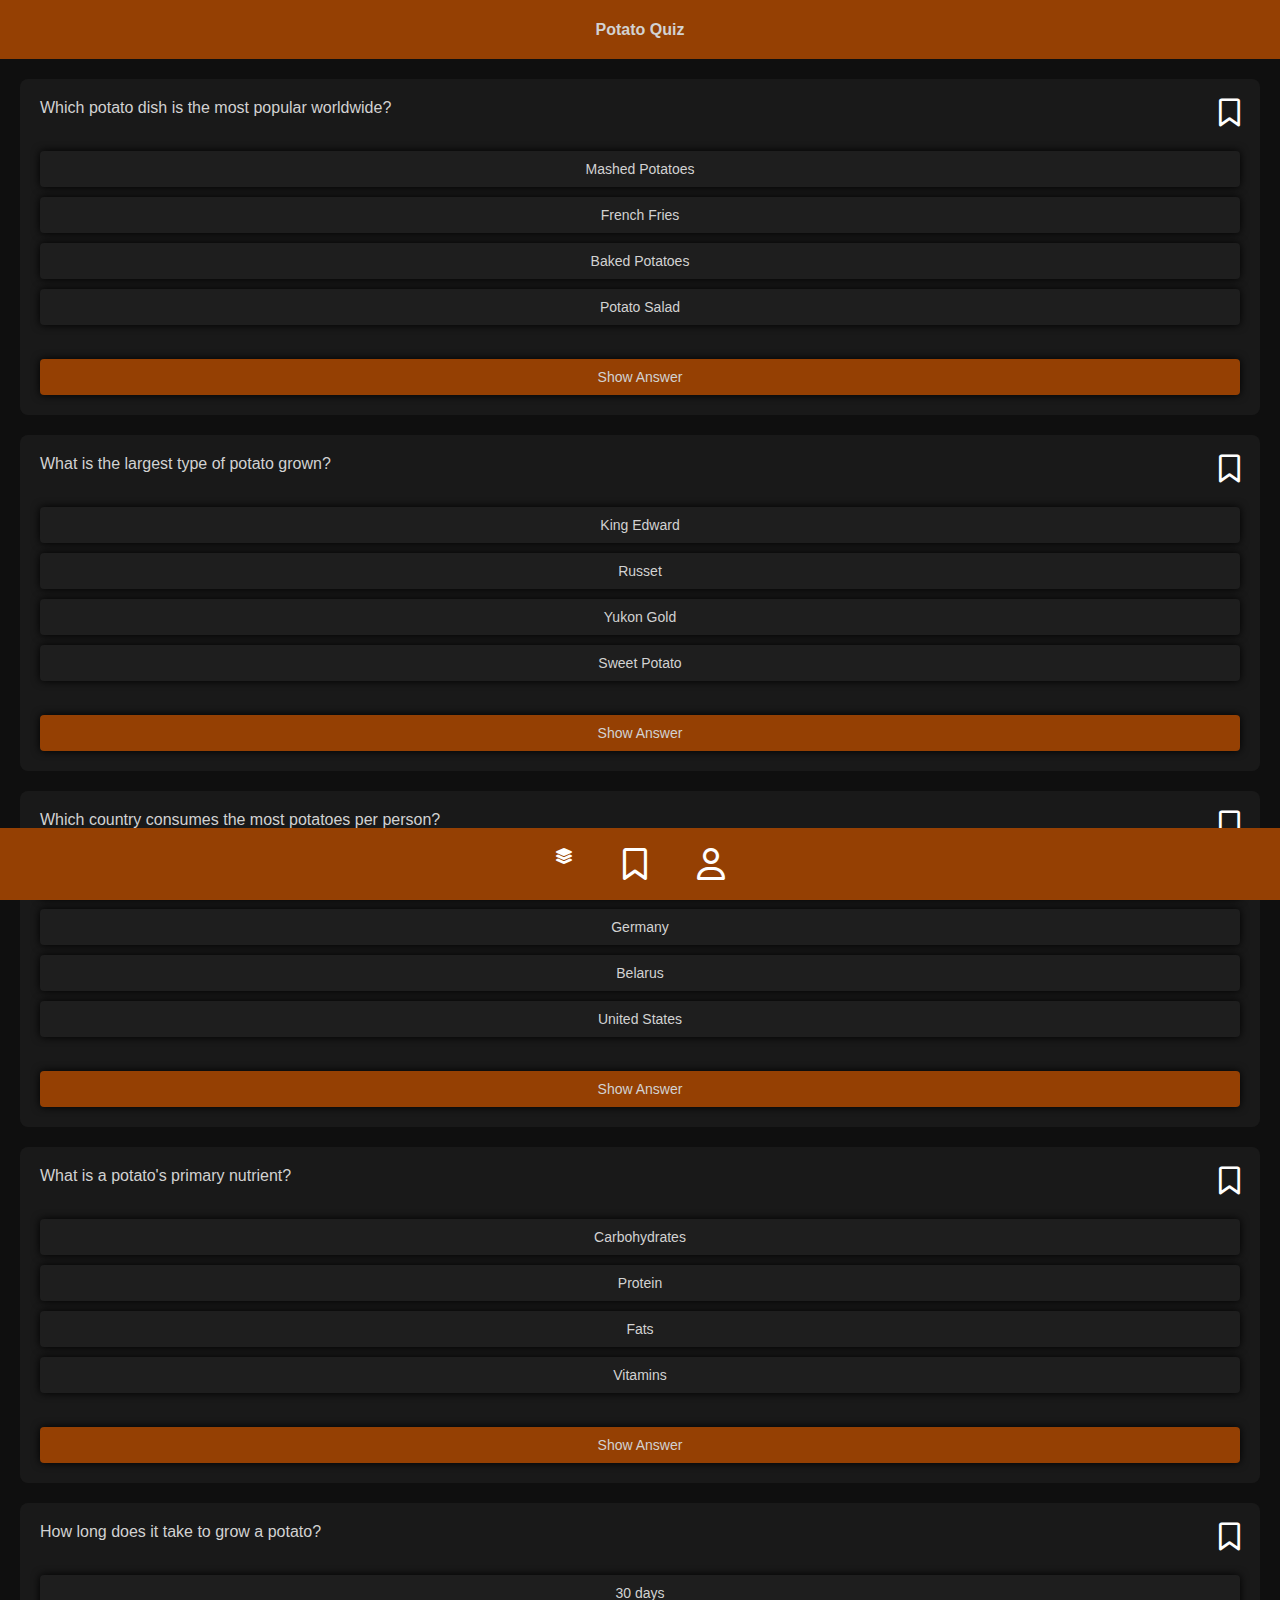
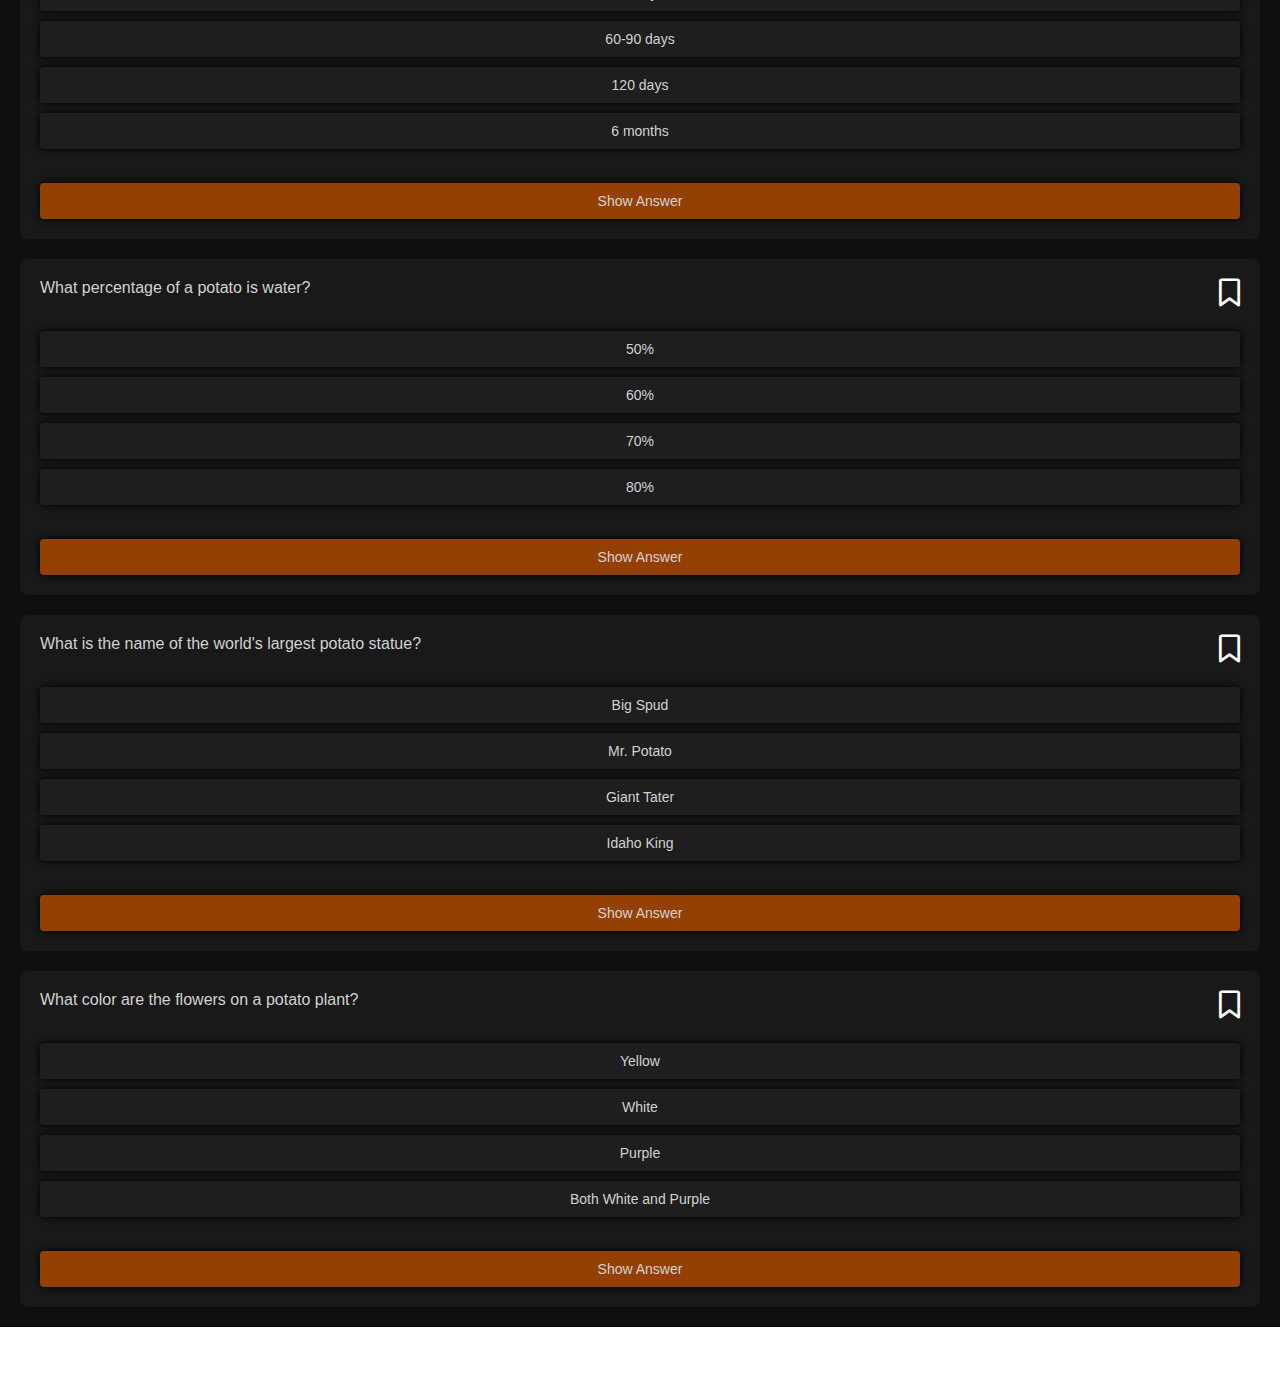
==== index.html @ 93143343 "Updated Footer" ====
<!DOCTYPE html>
<html lang="en">
<head>
    <meta charset="UTF-8">
    <meta name="viewport" content="width=device-width, initial-scale=1.0">
    <link href="https://cdnjs.cloudflare.com/ajax/libs/font-awesome/6.5.0/css/all.min.css" rel="stylesheet">
    <link rel="stylesheet" href="./css/styles.css">
    <title>Potato Quiz</title>
</head>
<body>
    <header>
        <h1>Potato Quiz</h1>
    </header>
    <main>
        <section class="card">
            <h2 class="card-title">Which potato dish is the most popular worldwide?</h2>
            <p class="card-bookmark-button">
                <i class="fa-regular fa-bookmark fa-2x" style="color: #ffffff;"></i>
            </p>
            <ul class="card-answers">
                <li class="answer">Mashed Potatoes</li>
                <li class="answer">French Fries</li>
                <li class="answer">Baked Potatoes</li>
                <li class="answer">Potato Salad</li>
            </ul>
            <p class="correct-answer">French Fries</p>
            <p class="card-answer-button">Show Answer</p>
        </section>
        
        <section class="card">
            <h2 class="card-title">What is the largest type of potato grown?</h2>
            <p class="card-bookmark-button">
                <i class="fa-regular fa-bookmark fa-2x" style="color: #ffffff;"></i>
            </p>
            <ul class="card-answers">
                <li class="answer">King Edward</li>
                <li class="answer">Russet</li>
                <li class="answer">Yukon Gold</li>
                <li class="answer">Sweet Potato</li>
            </ul>
            <p class="correct-answer">Russet</p>
            <p class="card-answer-button">Show Answer</p>
        </section>
        
        <section class="card">
            <h2 class="card-title">Which country consumes the most potatoes per person?</h2>
            <p class="card-bookmark-button">
                <i class="fa-regular fa-bookmark fa-2x" style="color: #ffffff;"></i>
            </p>
            <ul class="card-answers">
                <li class="answer">China</li>
                <li class="answer">Germany</li>
                <li class="answer">Belarus</li>
                <li class="answer">United States</li>
            </ul>
            <p class="correct-answer">Belarus</p>
            <p class="card-answer-button">Show Answer</p>
        </section>
        
        <section class="card">
            <h2 class="card-title">What is a potato's primary nutrient?</h2>
            <p class="card-bookmark-button">
                <i class="fa-regular fa-bookmark fa-2x" style="color: #ffffff;"></i>
            </p>
            <ul class="card-answers">
                <li class="answer">Carbohydrates</li>
                <li class="answer">Protein</li>
                <li class="answer">Fats</li>
                <li class="answer">Vitamins</li>
            </ul>
            <p class="correct-answer">Carbohydrates</p>
            <p class="card-answer-button">Show Answer</p>
        </section>
        
        <section class="card">
            <h2 class="card-title">How long does it take to grow a potato?</h2>
            <p class="card-bookmark-button">
                <i class="fa-regular fa-bookmark fa-2x" style="color: #ffffff;"></i>
            </p>
            <ul class="card-answers">
                <li class="answer">30 days</li>
                <li class="answer">60-90 days</li>
                <li class="answer">120 days</li>
                <li class="answer">6 months</li>
            </ul>
            <p class="correct-answer">60-90 days</p>
            <p class="card-answer-button">Show Answer</p>
        </section>
        
        <section class="card">
            <h2 class="card-title">What percentage of a potato is water?</h2>
            <p class="card-bookmark-button">
                <i class="fa-regular fa-bookmark fa-2x" style="color: #ffffff;"></i>
            </p>
            <ul class="card-answers">
                <li class="answer">50%</li>
                <li class="answer">60%</li>
                <li class="answer">70%</li>
                <li class="answer">80%</li>
            </ul>
            <p class="correct-answer">80%</p>
            <p class="card-answer-button">Show Answer</p>
        </section>
        
        <section class="card">
            <h2 class="card-title">What is the name of the world's largest potato statue?</h2>
            <p class="card-bookmark-button">
                <i class="fa-regular fa-bookmark fa-2x" style="color: #ffffff;"></i>
            </p>
            <ul class="card-answers">
                <li class="answer">Big Spud</li>
                <li class="answer">Mr. Potato</li>
                <li class="answer">Giant Tater</li>
                <li class="answer">Idaho King</li>
            </ul>
            <p class="correct-answer">Big Spud</p>
            <p class="card-answer-button">Show Answer</p>
        </section>
        
        <section class="card">
            <h2 class="card-title">What color are the flowers on a potato plant?</h2>
            <p class="card-bookmark-button">
                <i class="fa-regular fa-bookmark fa-2x" style="color: #ffffff;"></i>
            </p>
            <ul class="card-answers">
                <li class="answer">Yellow</li>
                <li class="answer">White</li>
                <li class="answer">Purple</li>
                <li class="answer">Both White and Purple</li>
            </ul>
            <p class="correct-answer">Both White and Purple</p>
            <p class="card-answer-button">Show Answer</p>
        </section>        
    </main>
    <footer>
        <a><i class="fa-solid fa-layer-group" style="color: #ffffff;"></i></a>
        <a href="./bookmarks.html"><i class="fa-regular fa-bookmark fa-2x" style="color: #ffffff;"></i></a>
        <a href="./profile.html"><i class="fa-regular fa-user fa-2x" style="color: #ffffff;"></i></a>
    </footer>
</body>
</html>
---- css/styles.css ----
@import "./header.css";
@import "./card.css";
@import "./footer.css";

:root {
    --primary-color: rgb(149, 64, 3);
    --secondary-color: rgb(28, 74, 88);
    --light: rgb(210, 210, 210);
    --dark: rgb(25, 25, 25);
    --background: rgb(15, 15, 15);
}

p, h2 {
    margin: 0;
}

body {
    margin: 0;
    font-family: Verdana, Geneva, Tahoma, sans-serif;
}

main {
    display: flex;
    flex-direction: column;
    background-color: var(--background);
    padding: 20px;
    gap: 20px;
}
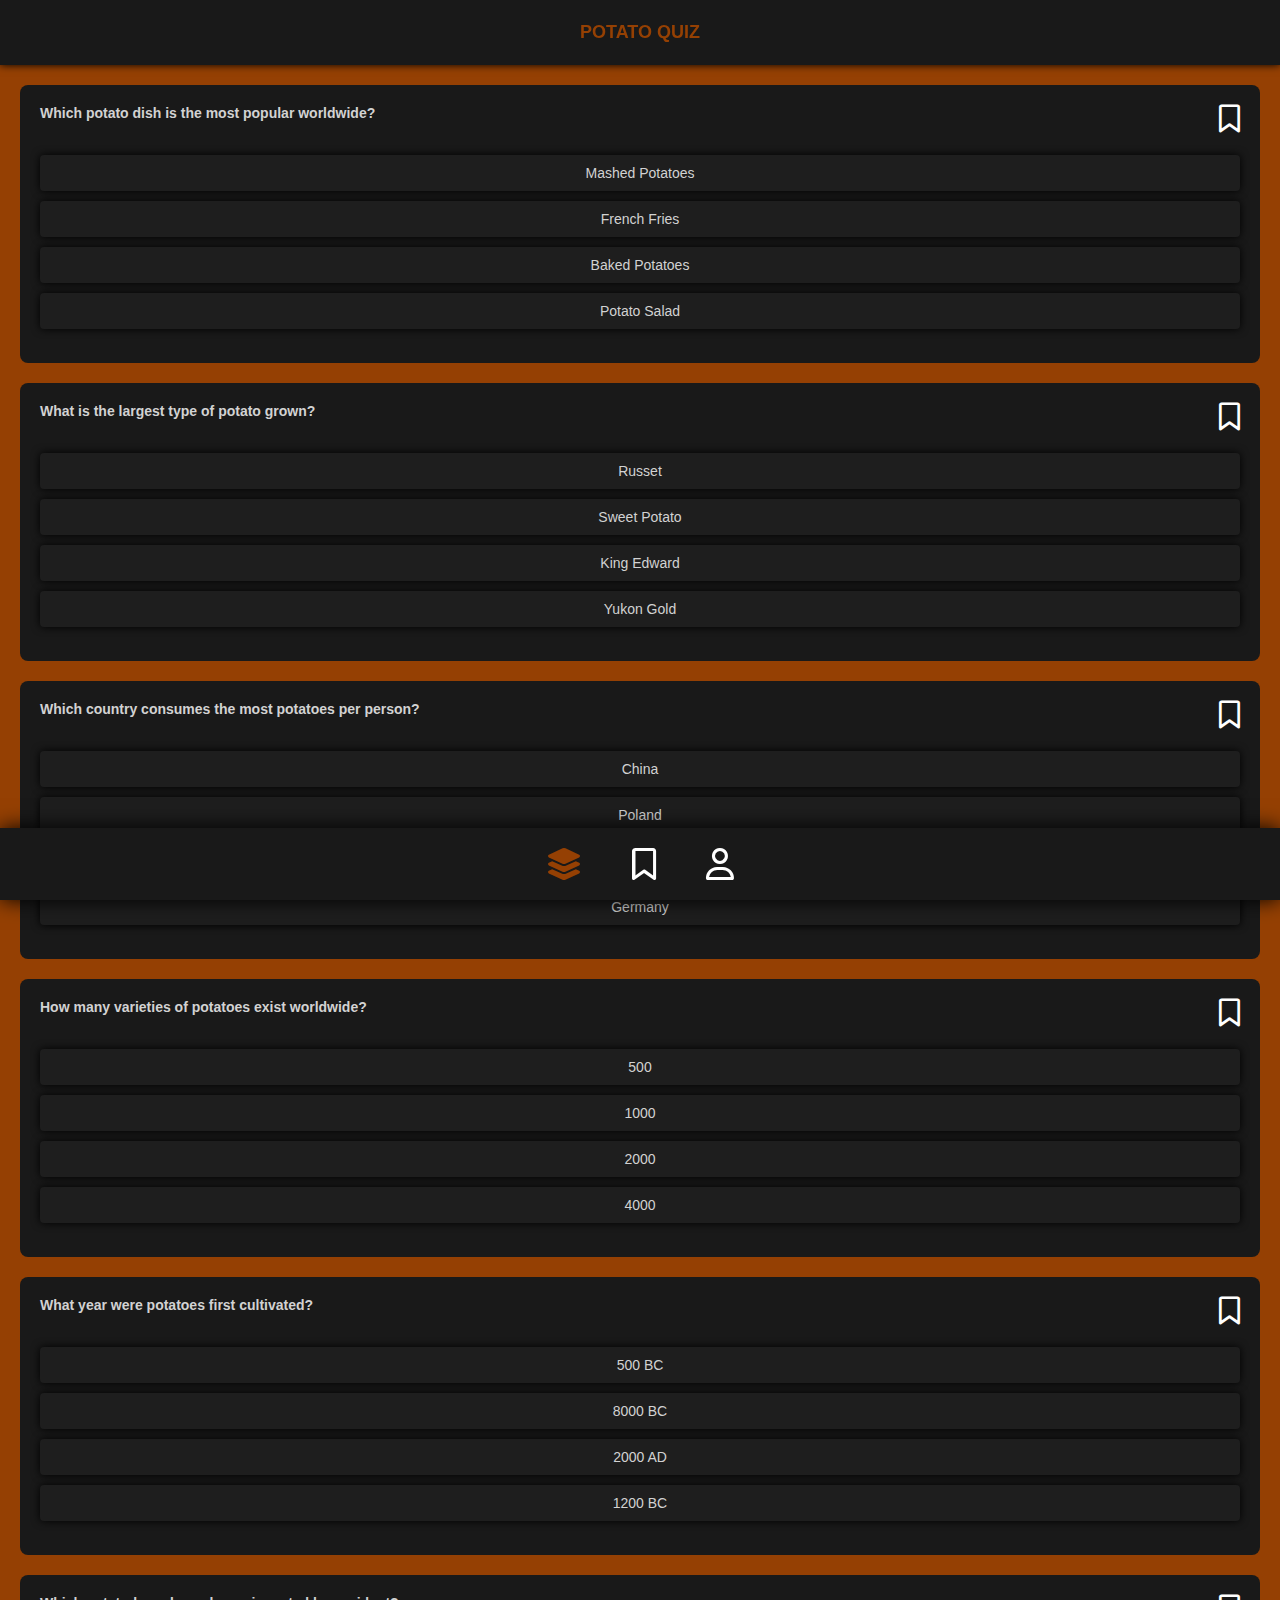
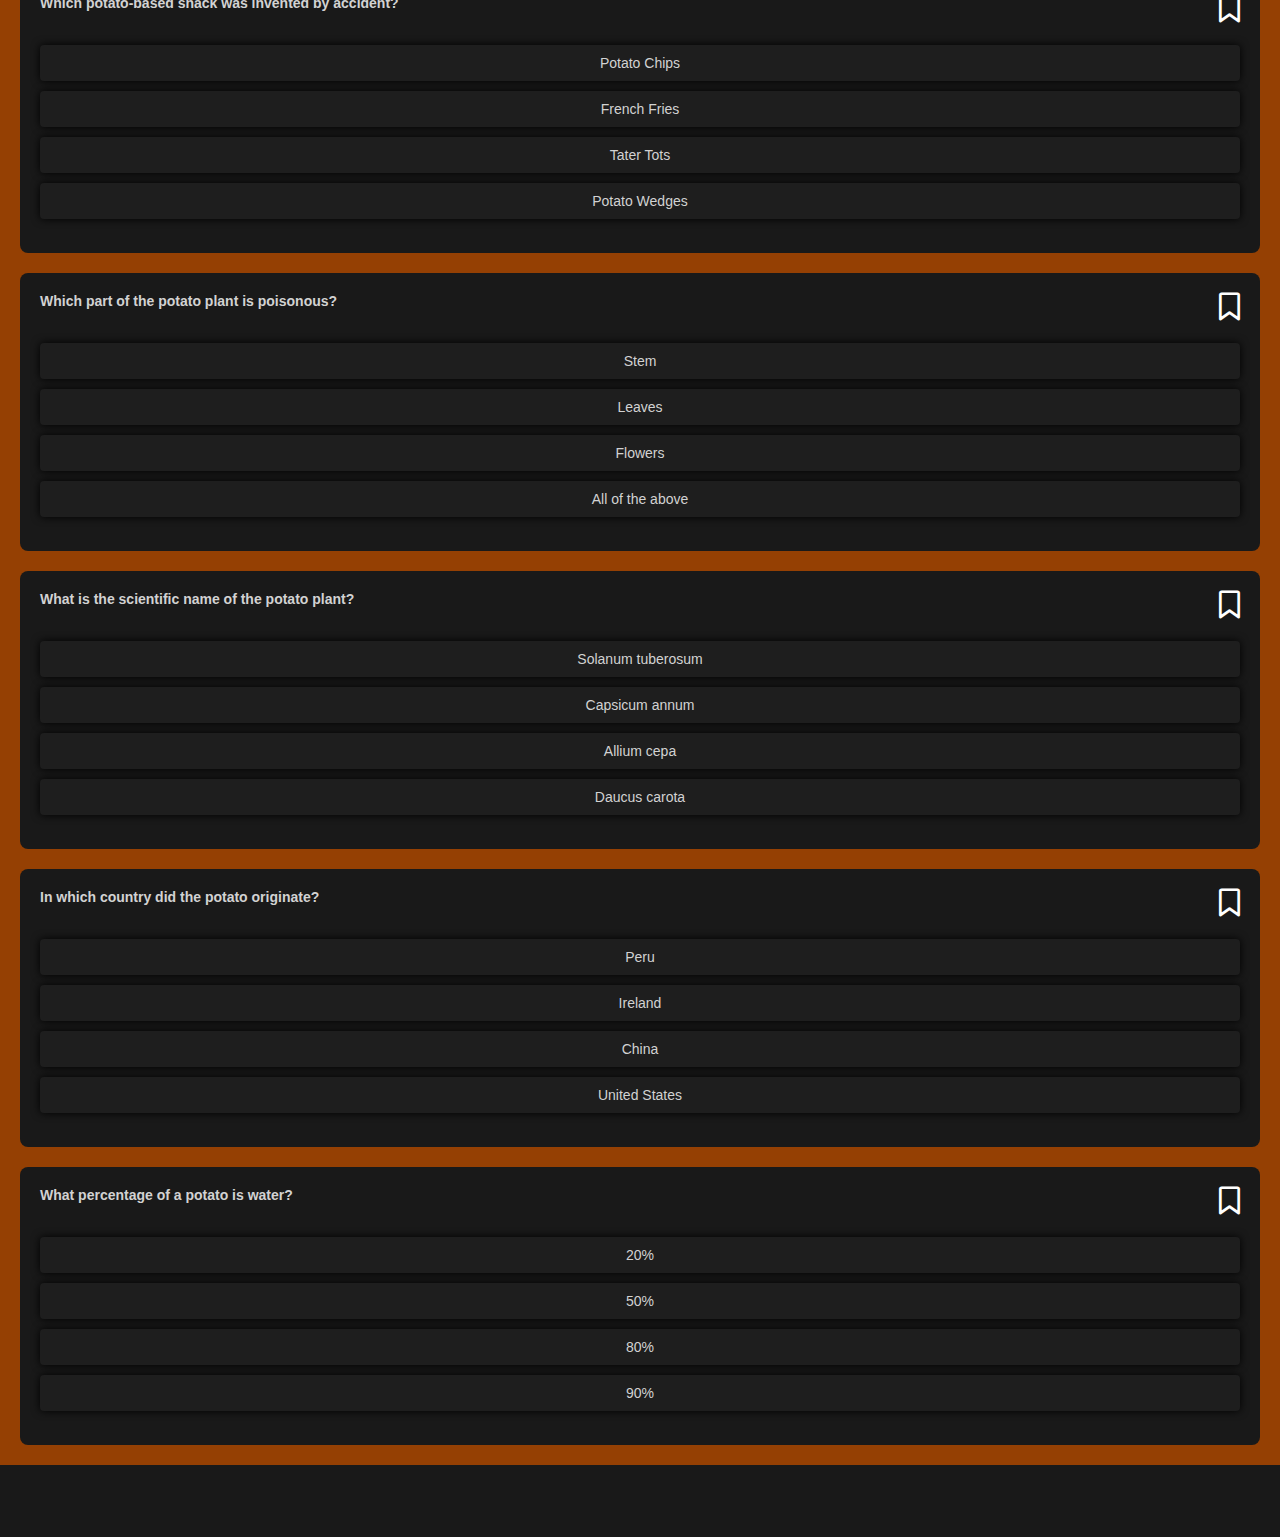
==== commit 4ef554e7: "Added JavaScript Dynamic Render" ====
--- a/index.html
+++ b/index.html
@@ -7,12 +7,13 @@
     <link rel="stylesheet" href="./css/styles.css">
     <title>Potato Quiz</title>
 </head>
+
 <body>
     <header>
         <h1>Potato Quiz</h1>
     </header>
-    <main>
-        <section class="card">
+    <main id="main">
+        <!-- <section class="card">
             <h2 class="card-title">Which potato dish is the most popular worldwide?</h2>
             <p class="card-bookmark-button">
                 <i class="fa-regular fa-bookmark fa-2x" style="color: #ffffff;"></i>
@@ -130,12 +131,13 @@
             </ul>
             <p class="correct-answer">Both White and Purple</p>
             <p class="card-answer-button">Show Answer</p>
-        </section>        
+        </section> -->
     </main>
     <footer>
-        <a><i class="fa-solid fa-layer-group" style="color: #ffffff;"></i></a>
+        <a><i class="fa-solid fa-layer-group fa-2x" style="color: var(--primary-color);"></i></a>
         <a href="./bookmarks.html"><i class="fa-regular fa-bookmark fa-2x" style="color: #ffffff;"></i></a>
         <a href="./profile.html"><i class="fa-regular fa-user fa-2x" style="color: #ffffff;"></i></a>
     </footer>
 </body>
+<script src="./index.js"></script>
 </html>
--- a/css/styles.css
+++ b/css/styles.css
@@ -17,12 +17,13 @@
 body {
     margin: 0;
     font-family: Verdana, Geneva, Tahoma, sans-serif;
+    background-color: var(--dark);
 }
 
 main {
+    background-color: var(--primary-color);
     display: flex;
     flex-direction: column;
-    background-color: var(--background);
     padding: 20px;
     gap: 20px;
 }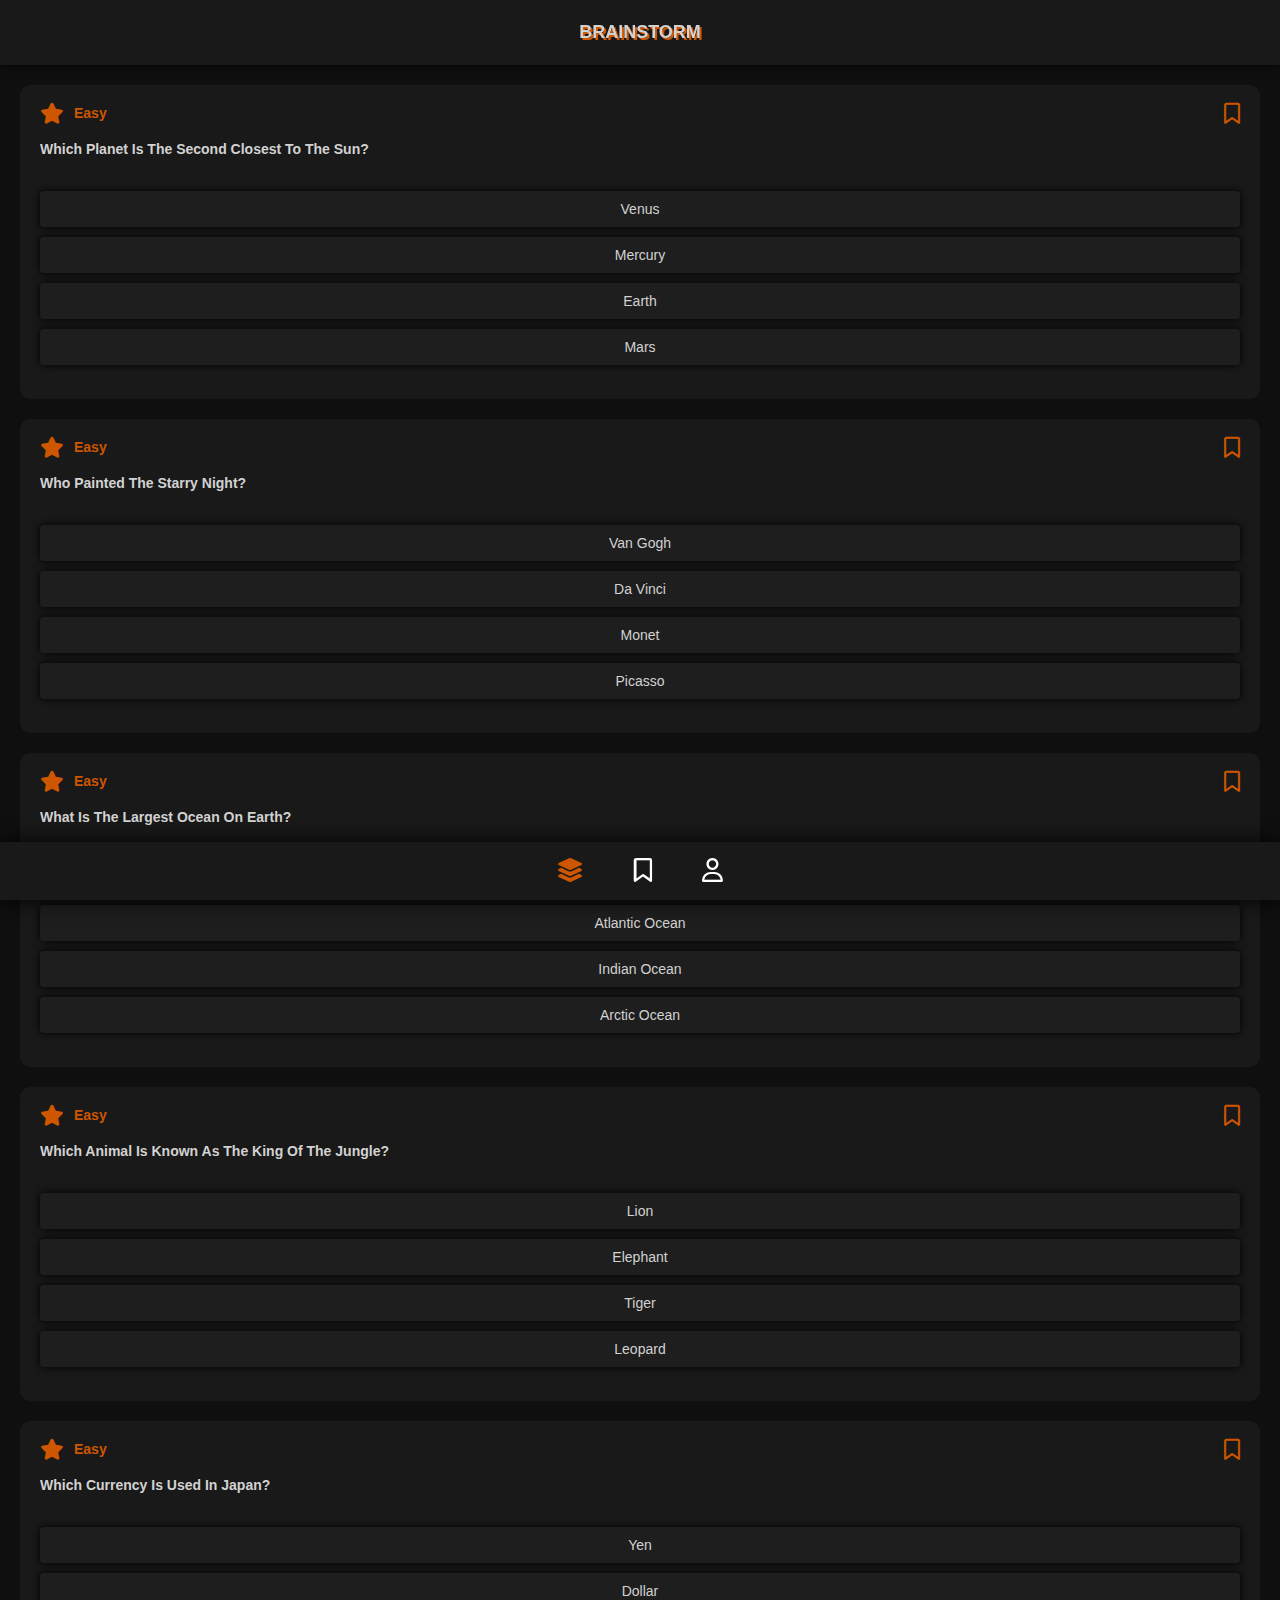
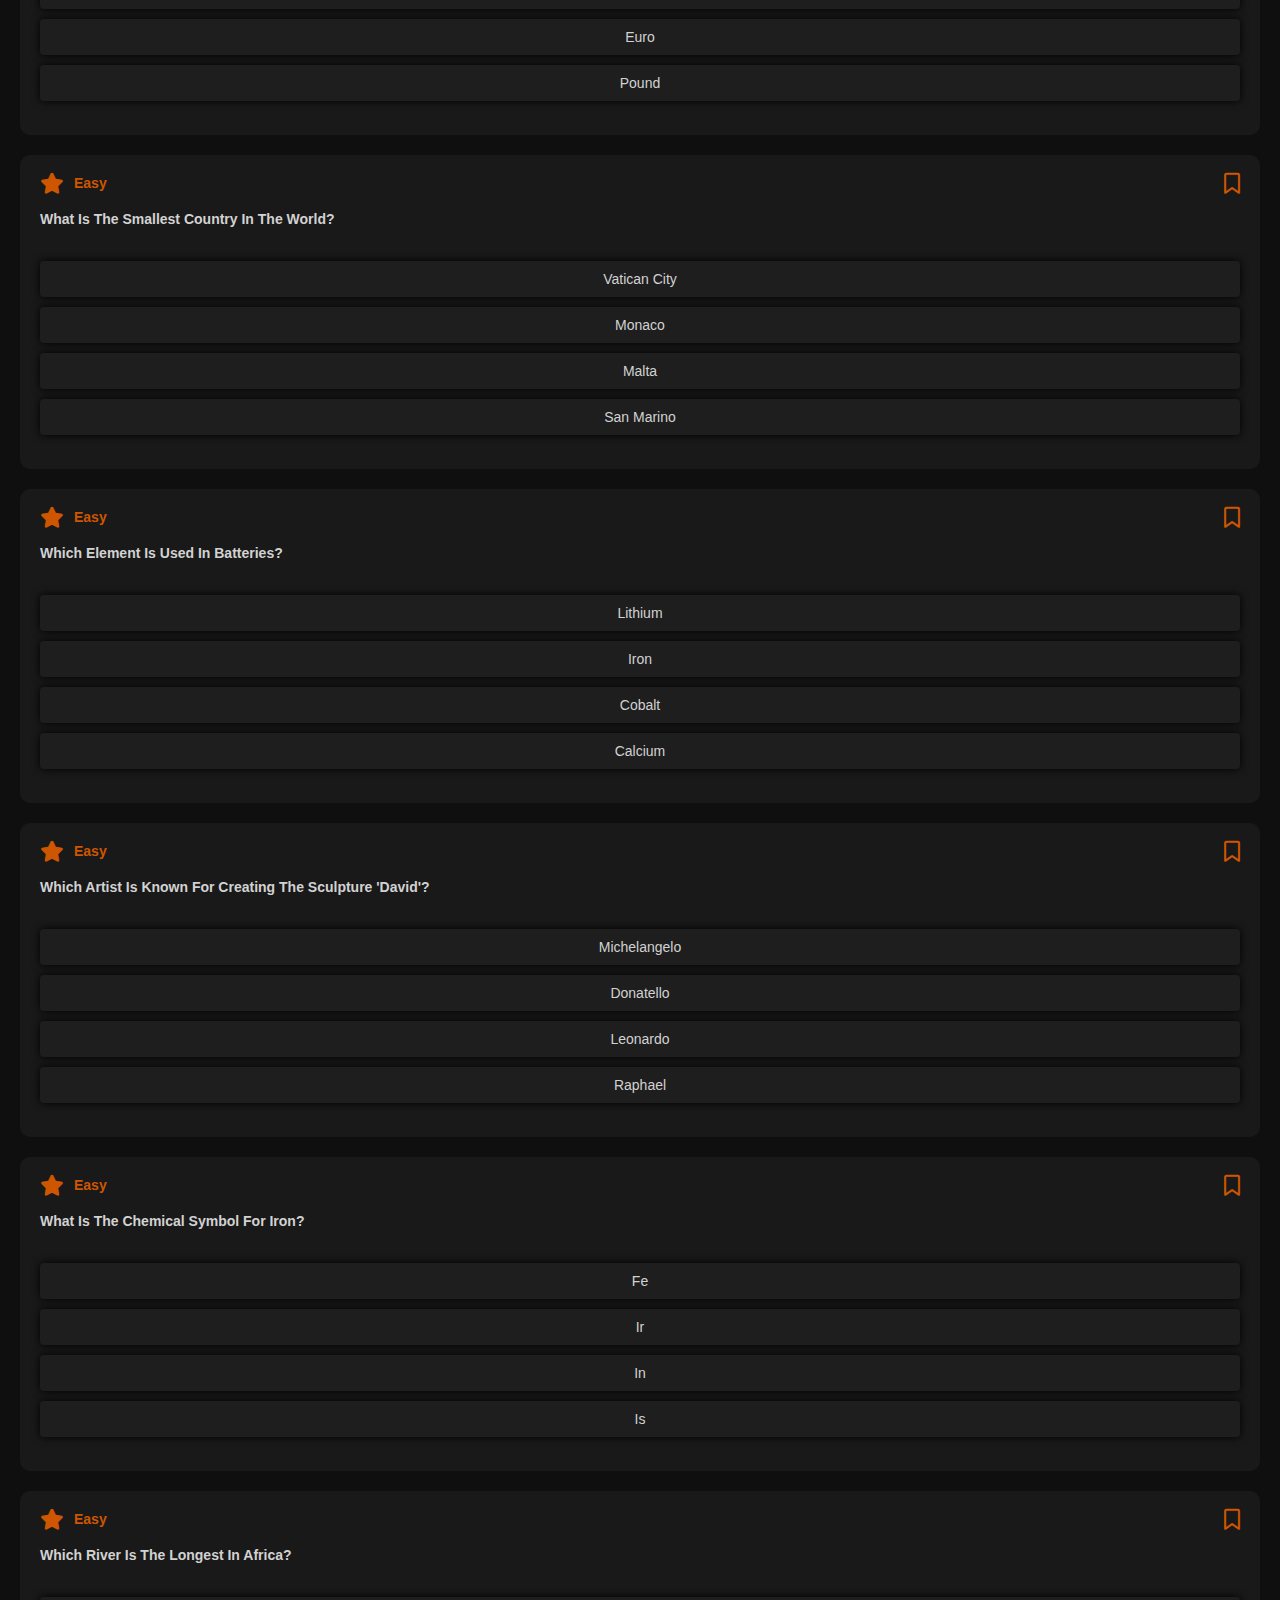
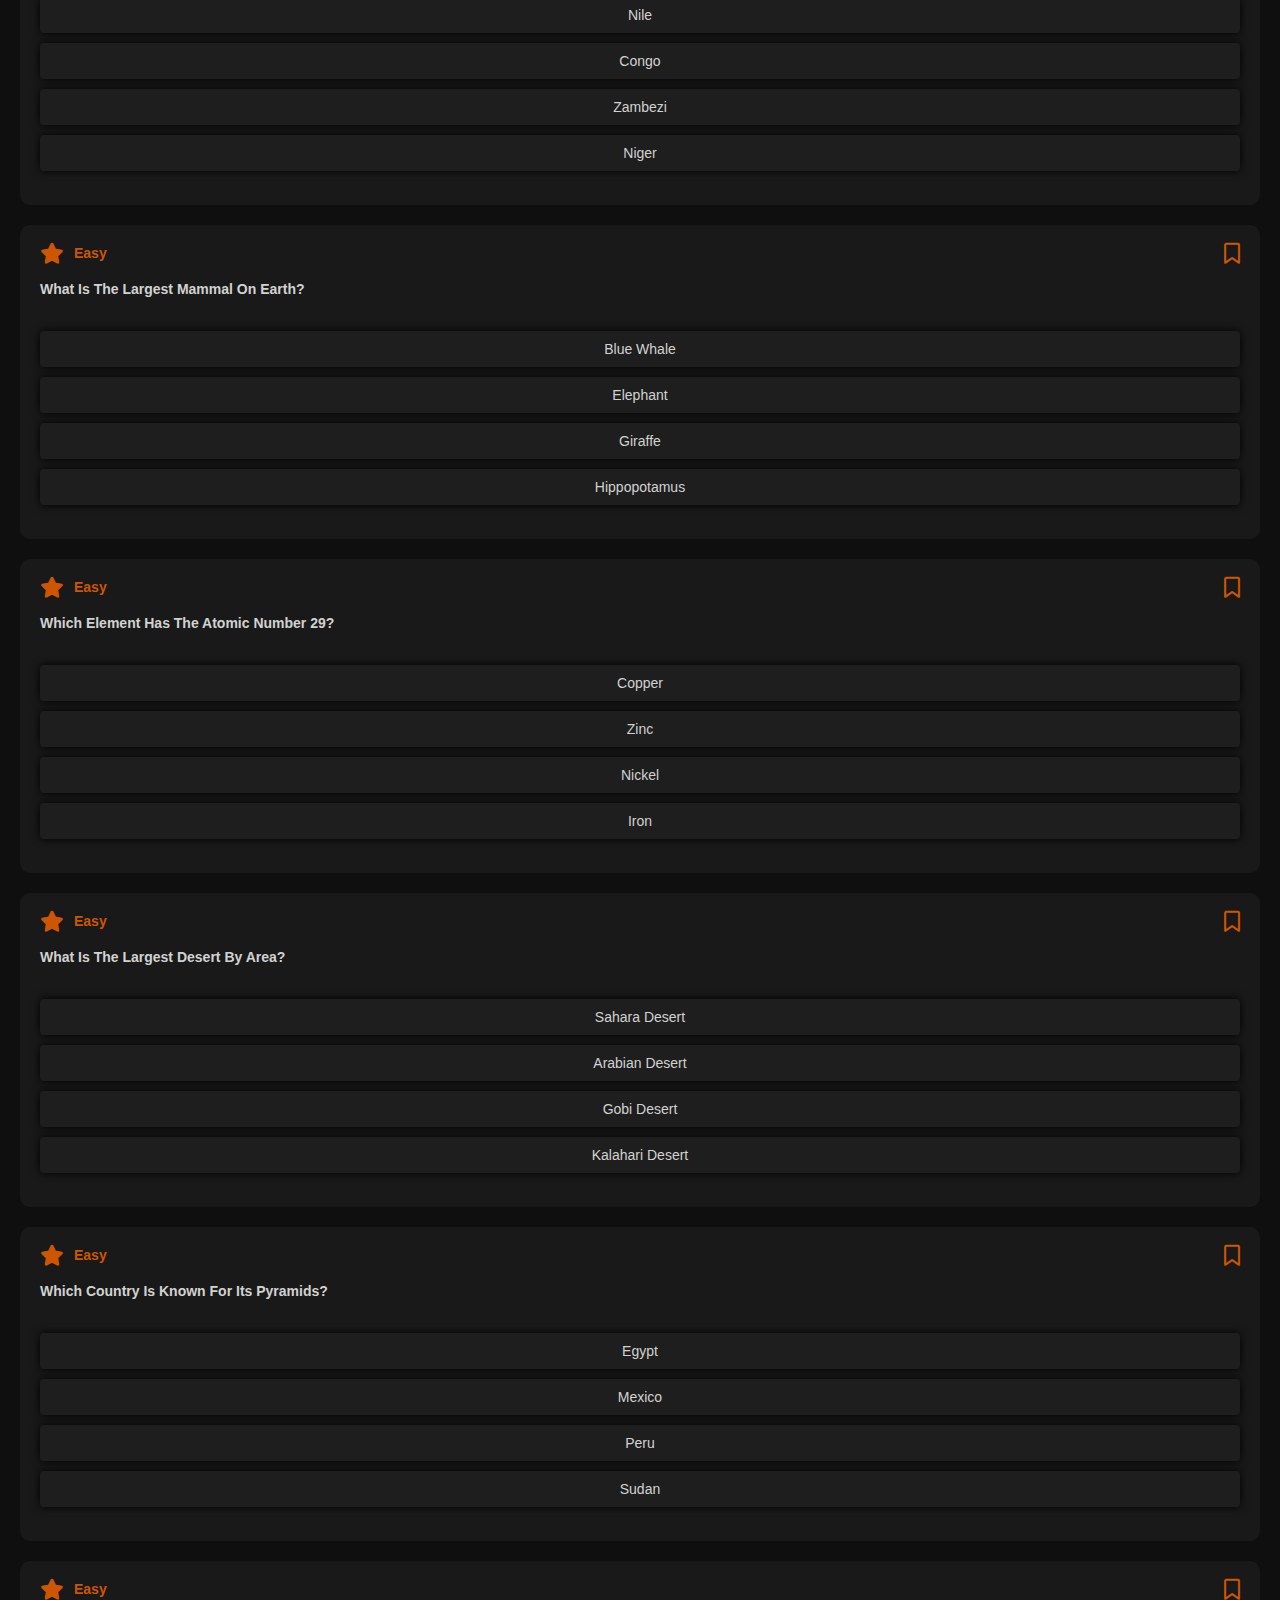
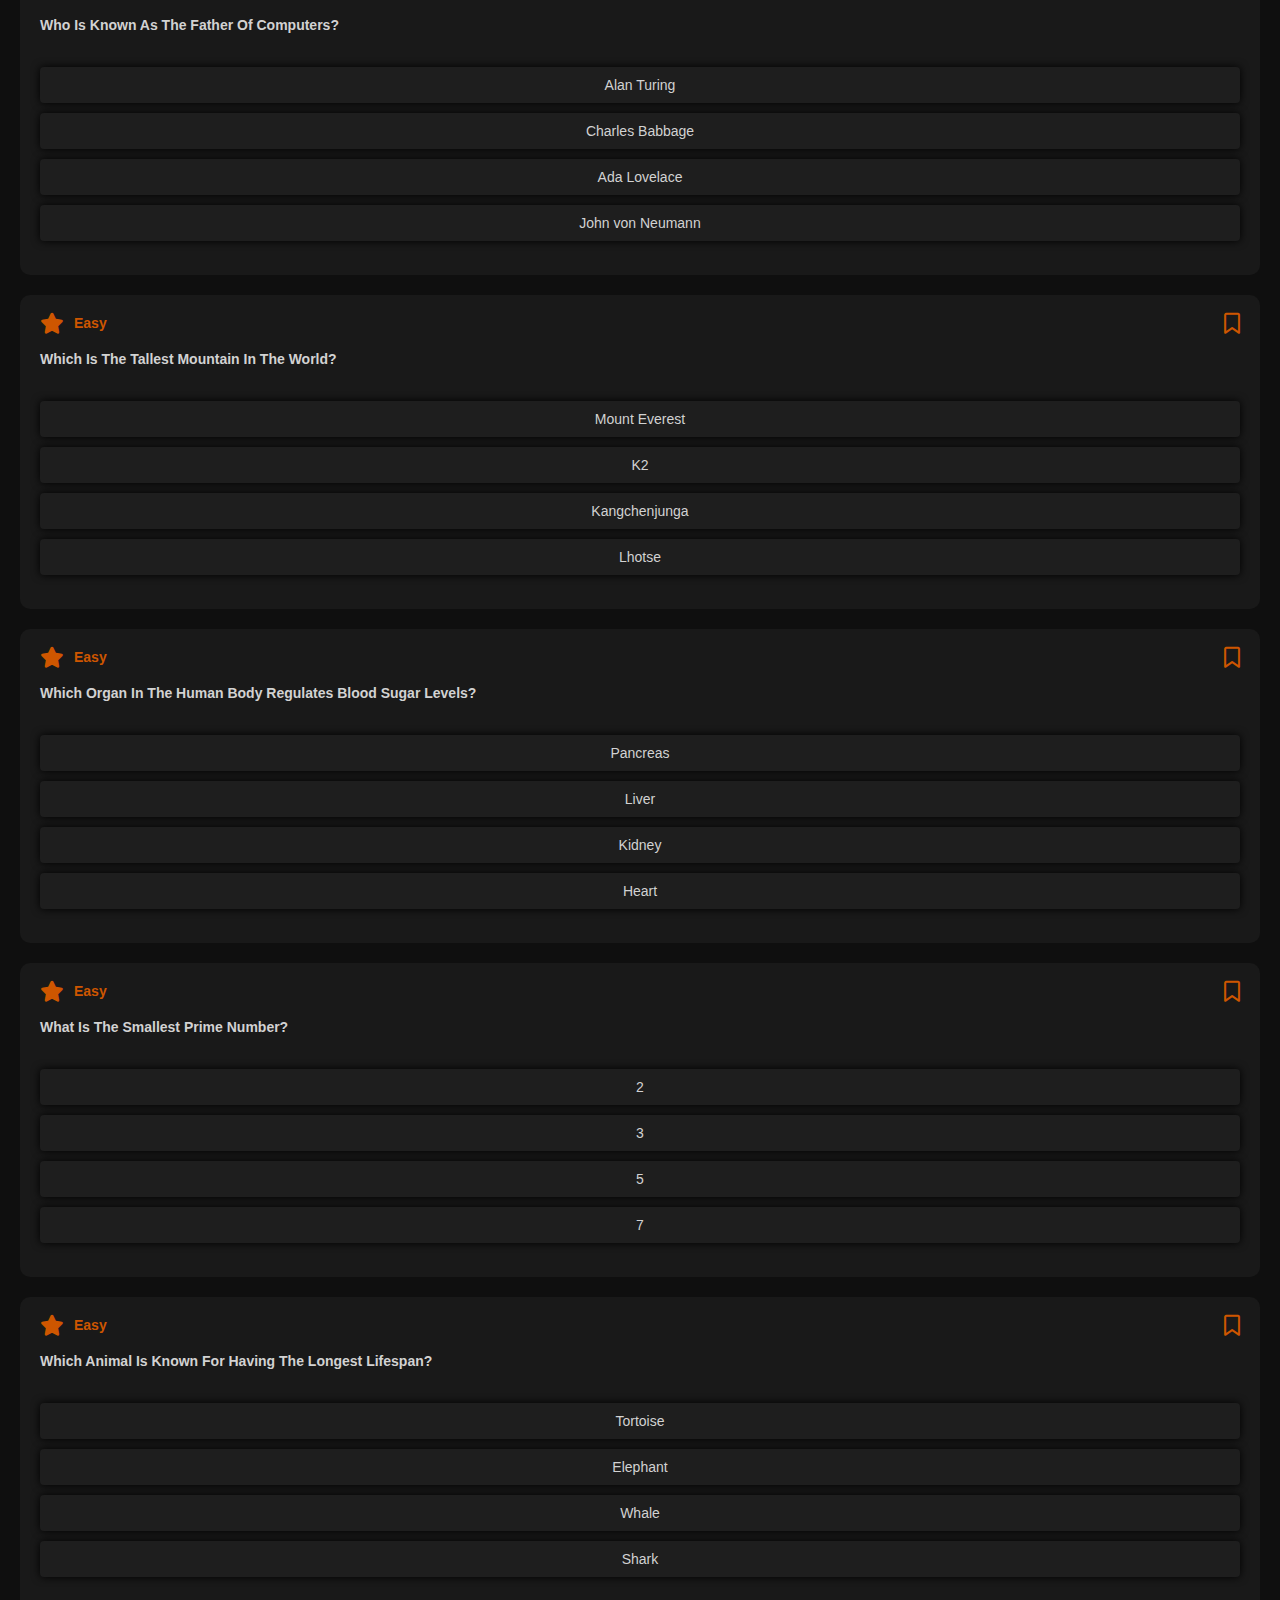
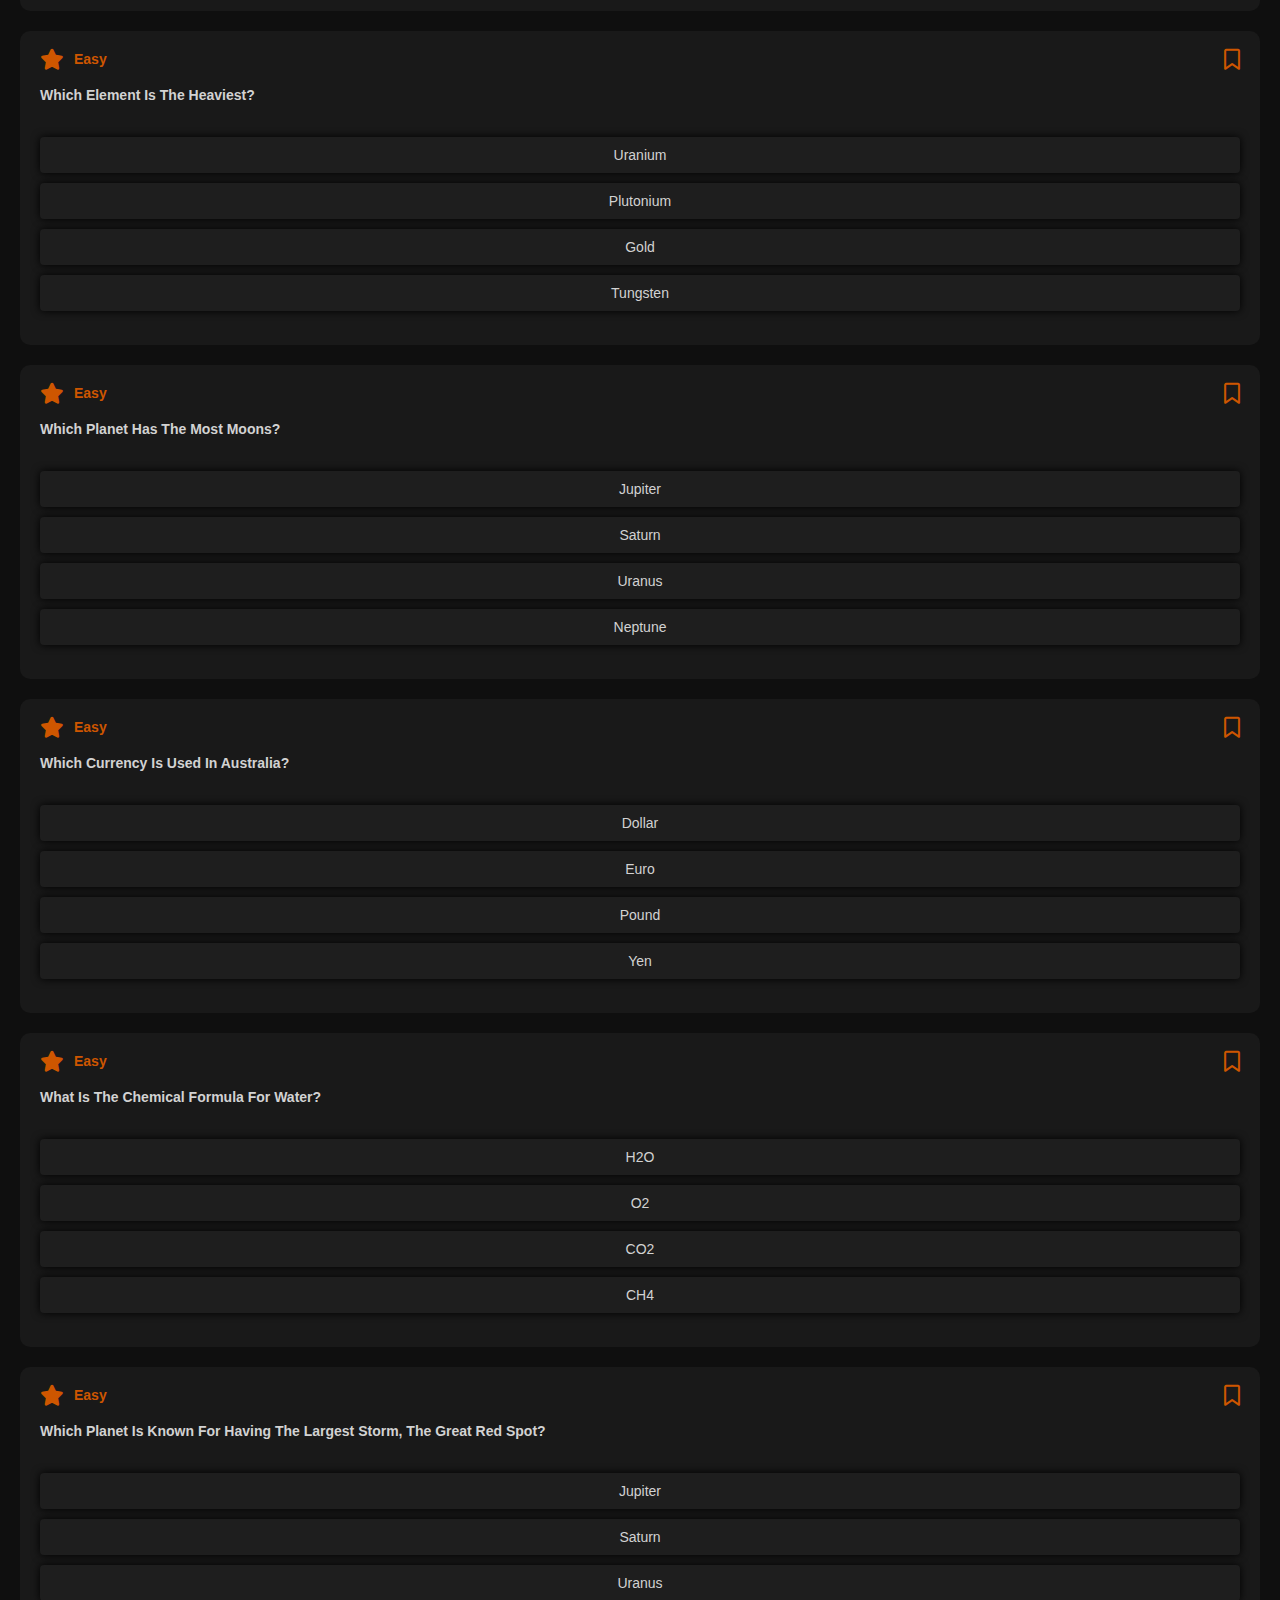
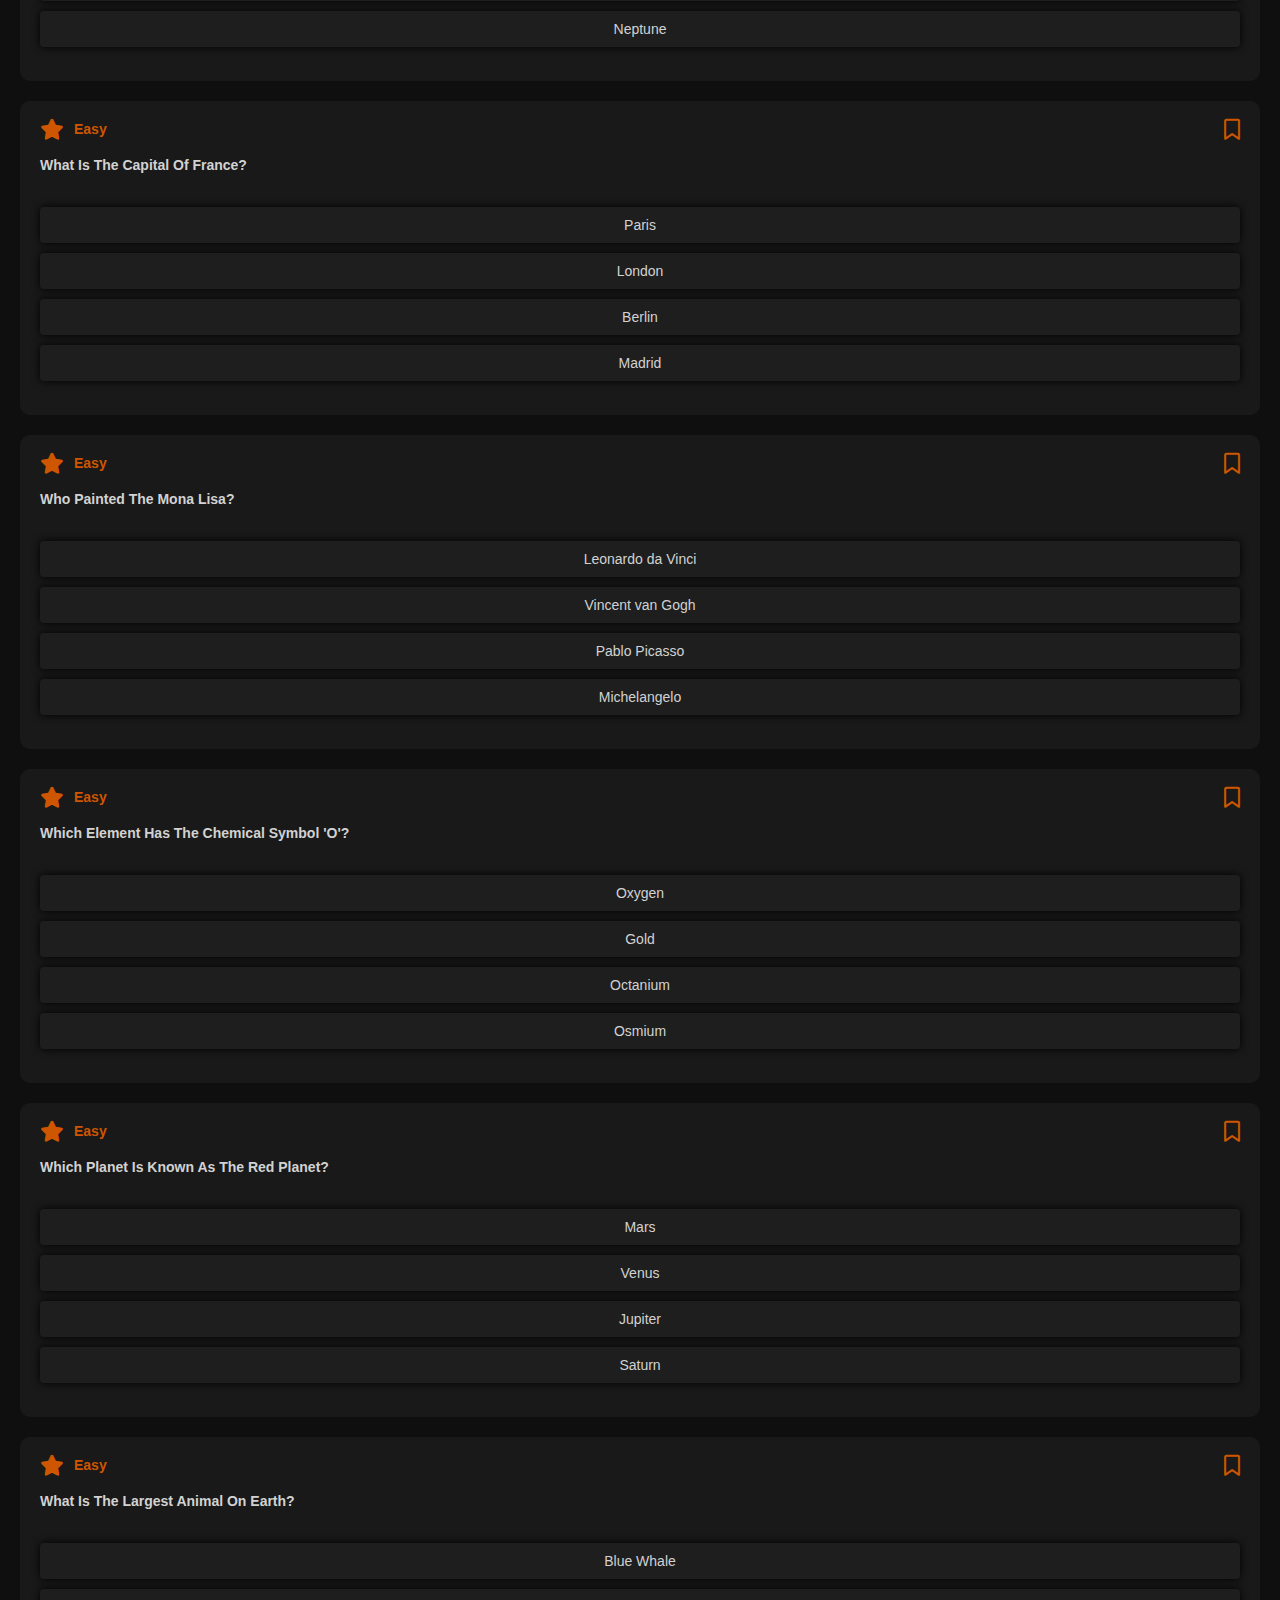
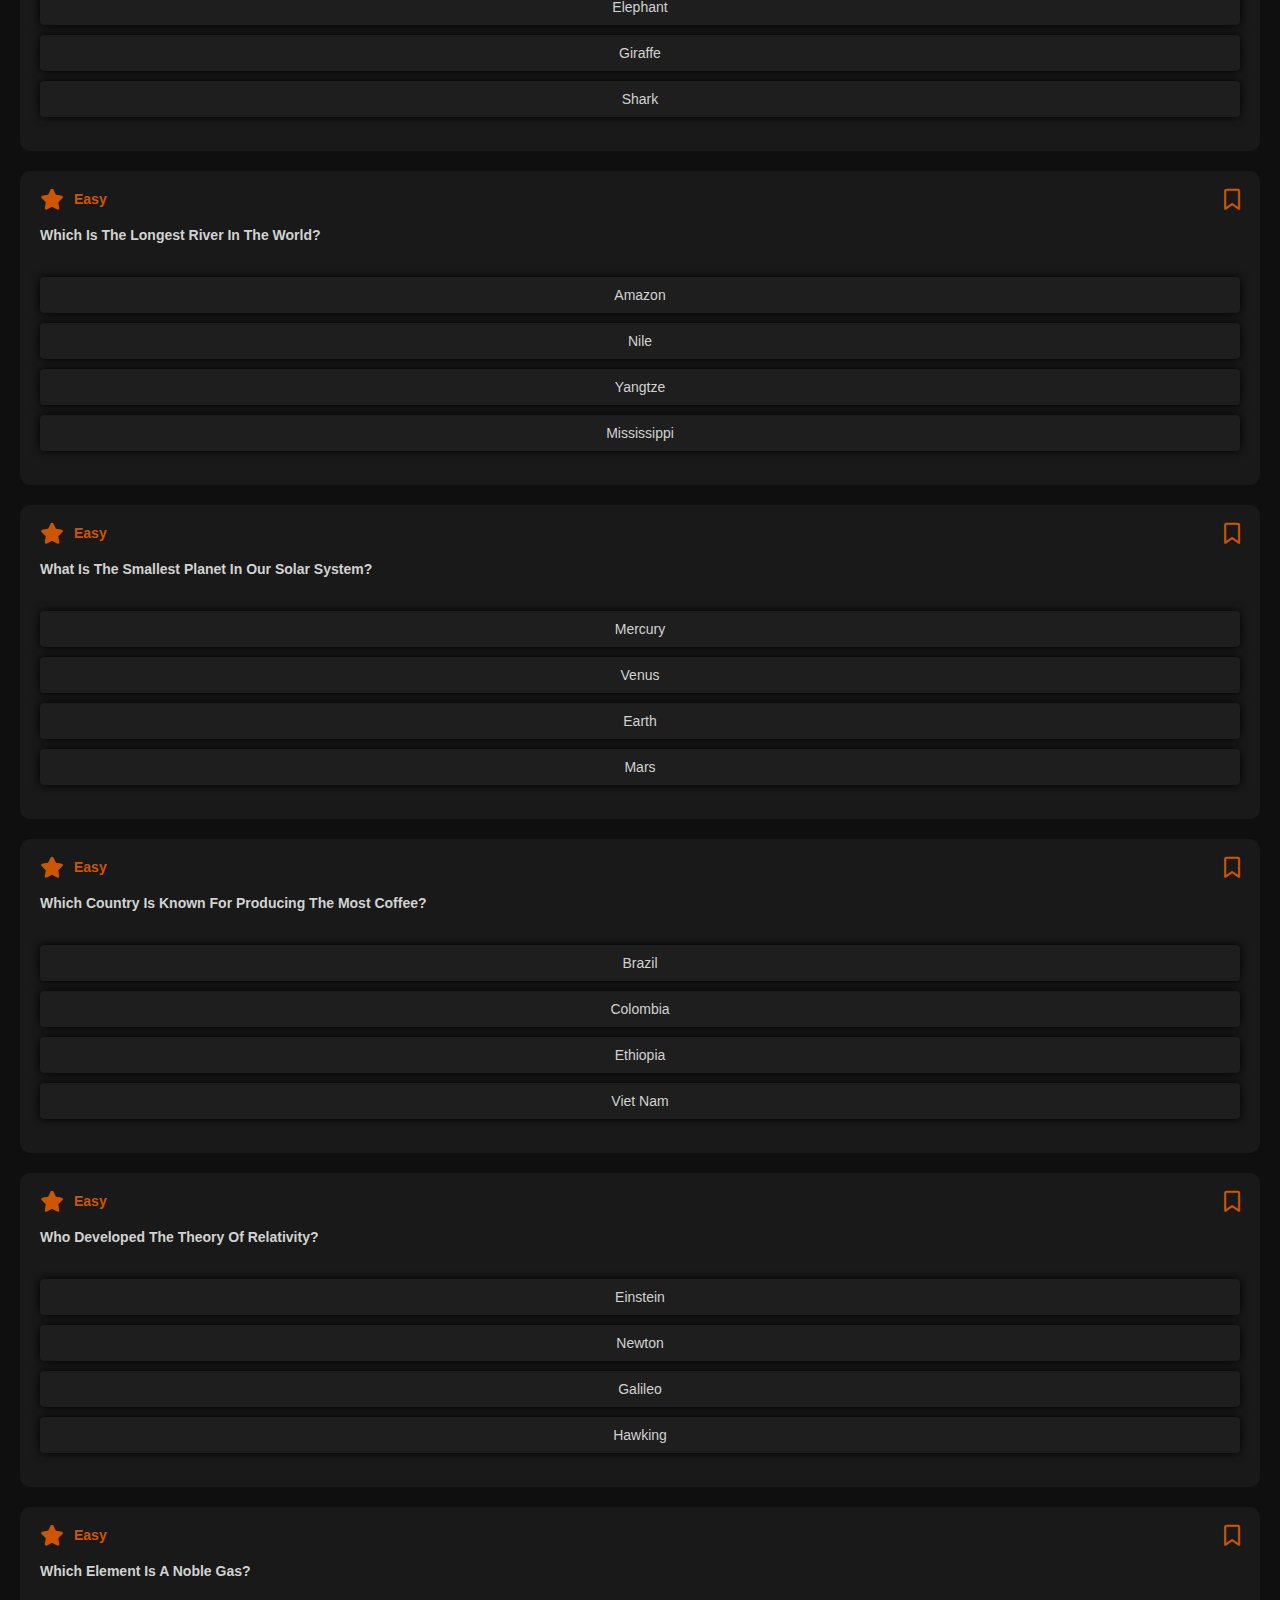
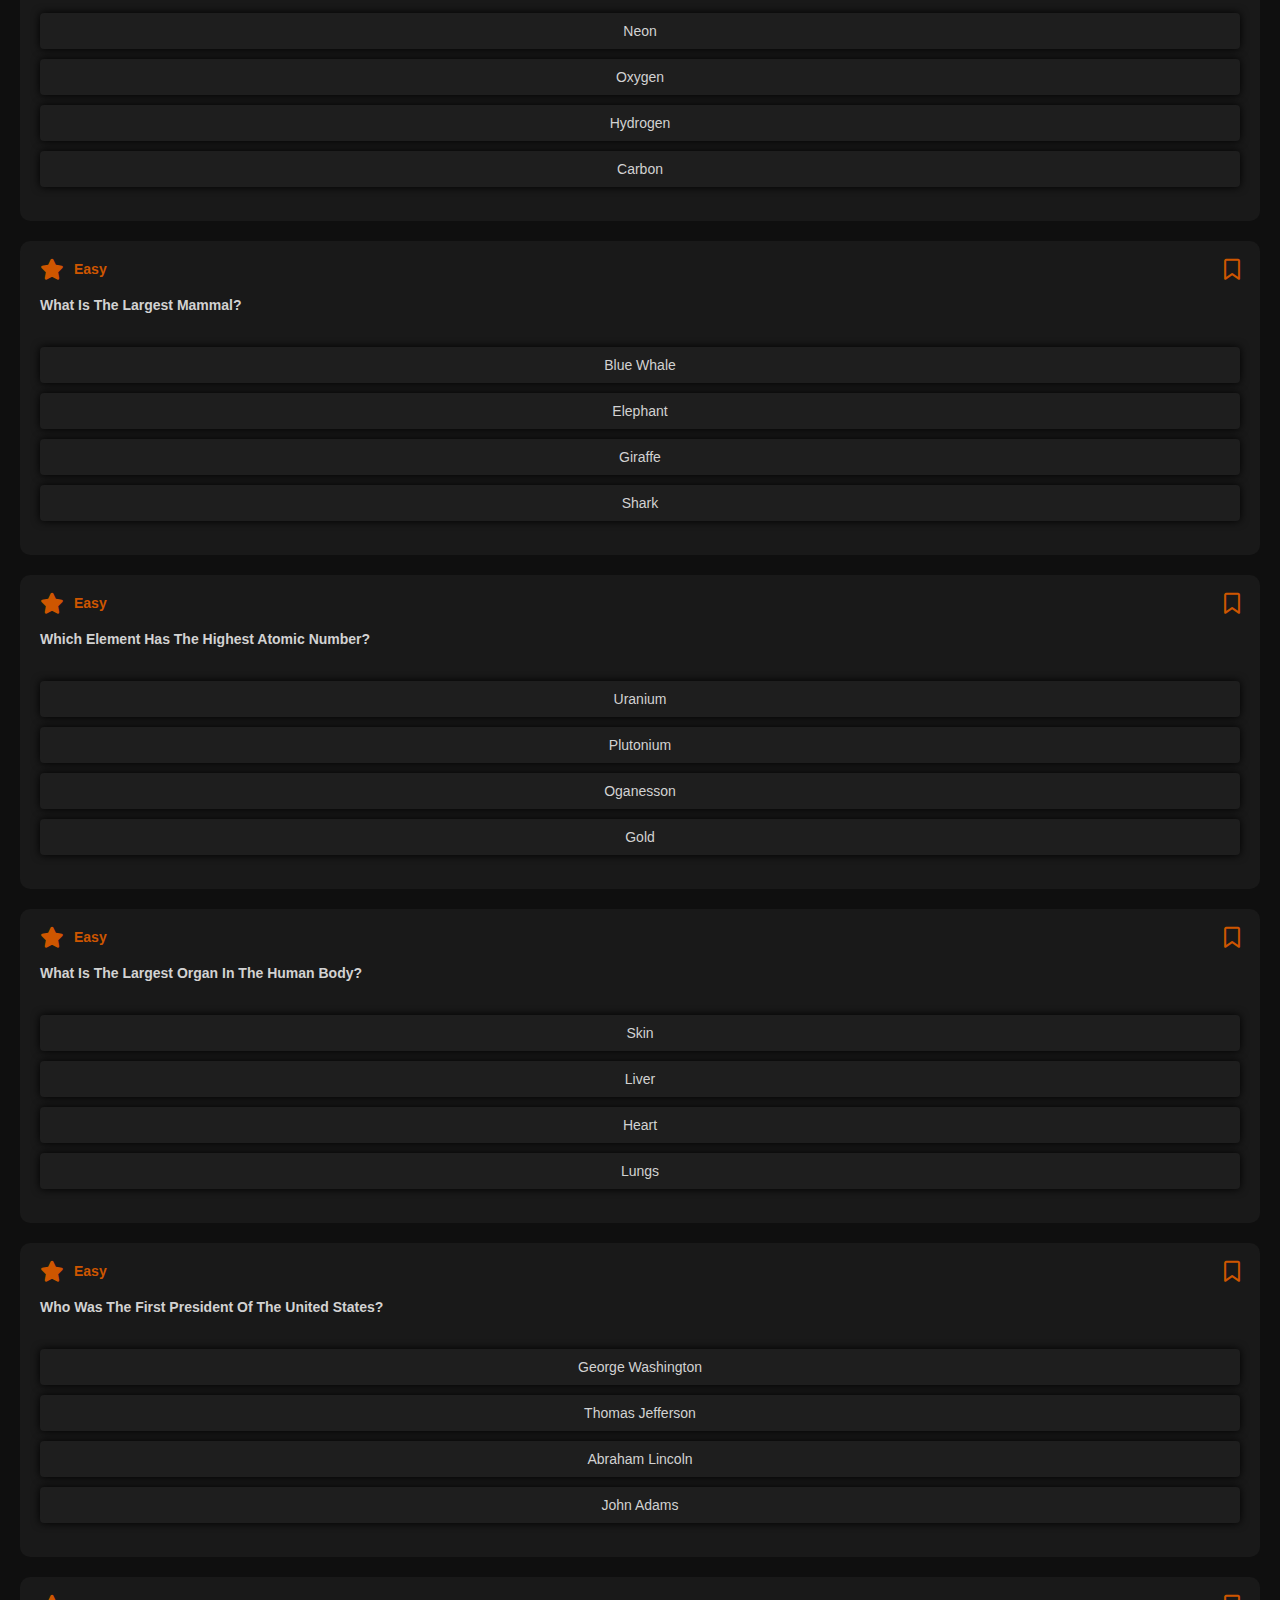
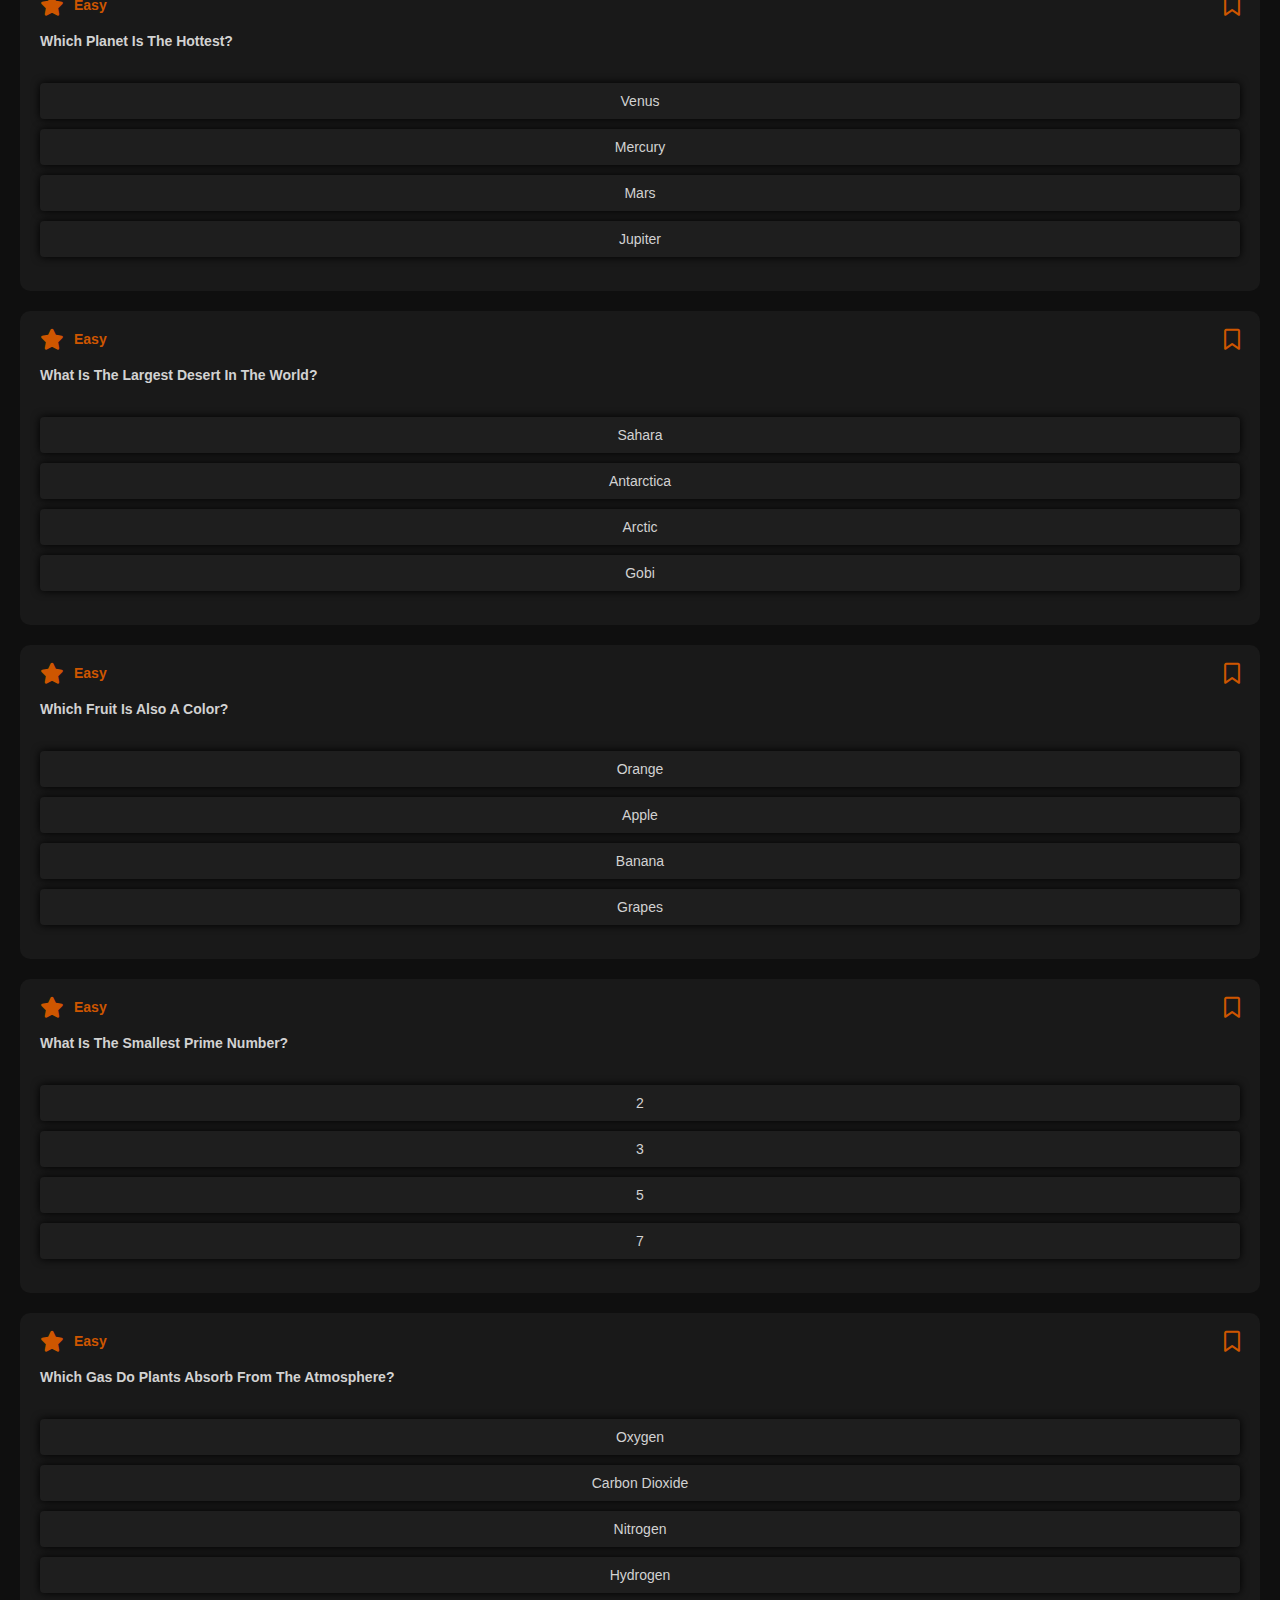
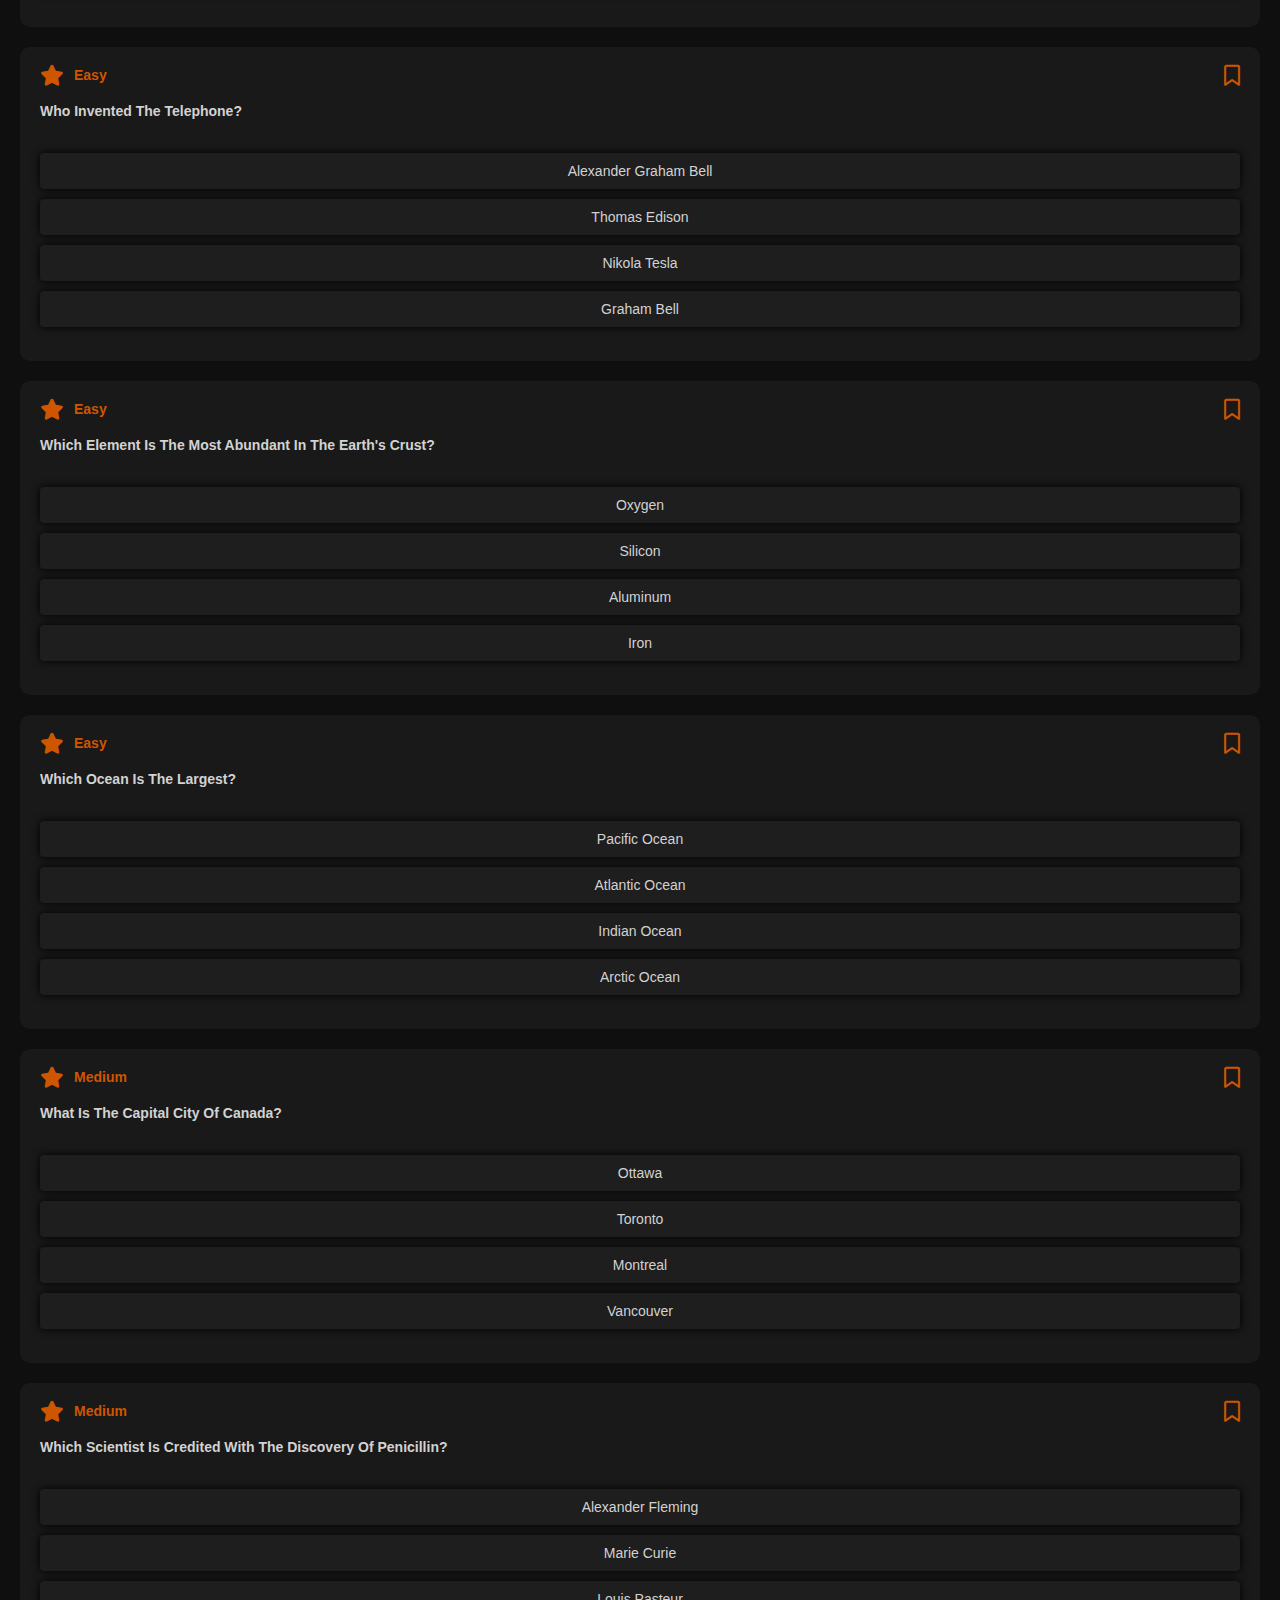
==== commit fbad0119: "Updated css" ====
--- a/index.html
+++ b/index.html
@@ -4,16 +4,16 @@
     <meta charset="UTF-8">
     <meta name="viewport" content="width=device-width, initial-scale=1.0">
     <link href="https://cdnjs.cloudflare.com/ajax/libs/font-awesome/6.5.0/css/all.min.css" rel="stylesheet">
-    <link rel="stylesheet" href="./css/styles.css">
+    <link rel="stylesheet" href="./styles.css">
     <title>Potato Quiz</title>
 </head>
 
 <body>
     <header>
-        <h1>Potato Quiz</h1>
+        <h1>Brainstorm</h1>
     </header>
-    <main id="main">
-        <!-- <section class="card">
+    <main>
+        <section class="card">
             <h2 class="card-title">Which potato dish is the most popular worldwide?</h2>
             <p class="card-bookmark-button">
                 <i class="fa-regular fa-bookmark fa-2x" style="color: #ffffff;"></i>
@@ -131,12 +131,12 @@
             </ul>
             <p class="correct-answer">Both White and Purple</p>
             <p class="card-answer-button">Show Answer</p>
-        </section> -->
+        </section>
     </main>
     <footer>
-        <a><i class="fa-solid fa-layer-group fa-2x" style="color: var(--primary-color);"></i></a>
-        <a href="./bookmarks.html"><i class="fa-regular fa-bookmark fa-2x" style="color: #ffffff;"></i></a>
-        <a href="./profile.html"><i class="fa-regular fa-user fa-2x" style="color: #ffffff;"></i></a>
+        <a><i class="fa-solid fa-layer-group fa-xl" style="color: var(--primary-color);"></i></a>
+        <a href="./bookmarks.html"><i class="fa-regular fa-bookmark fa-xl" style="color: #ffffff;"></i></a>
+        <a href="./profile.html"><i class="fa-regular fa-user fa-xl" style="color: #ffffff;"></i></a>
     </footer>
 </body>
 <script src="./index.js"></script>
--- a/styles.css
+++ b/styles.css
@@ -0,0 +1,5 @@
+@import "./global.css";
+
+@import "./components/header.css";
+@import "./components/card.css";
+@import "./components/footer.css";
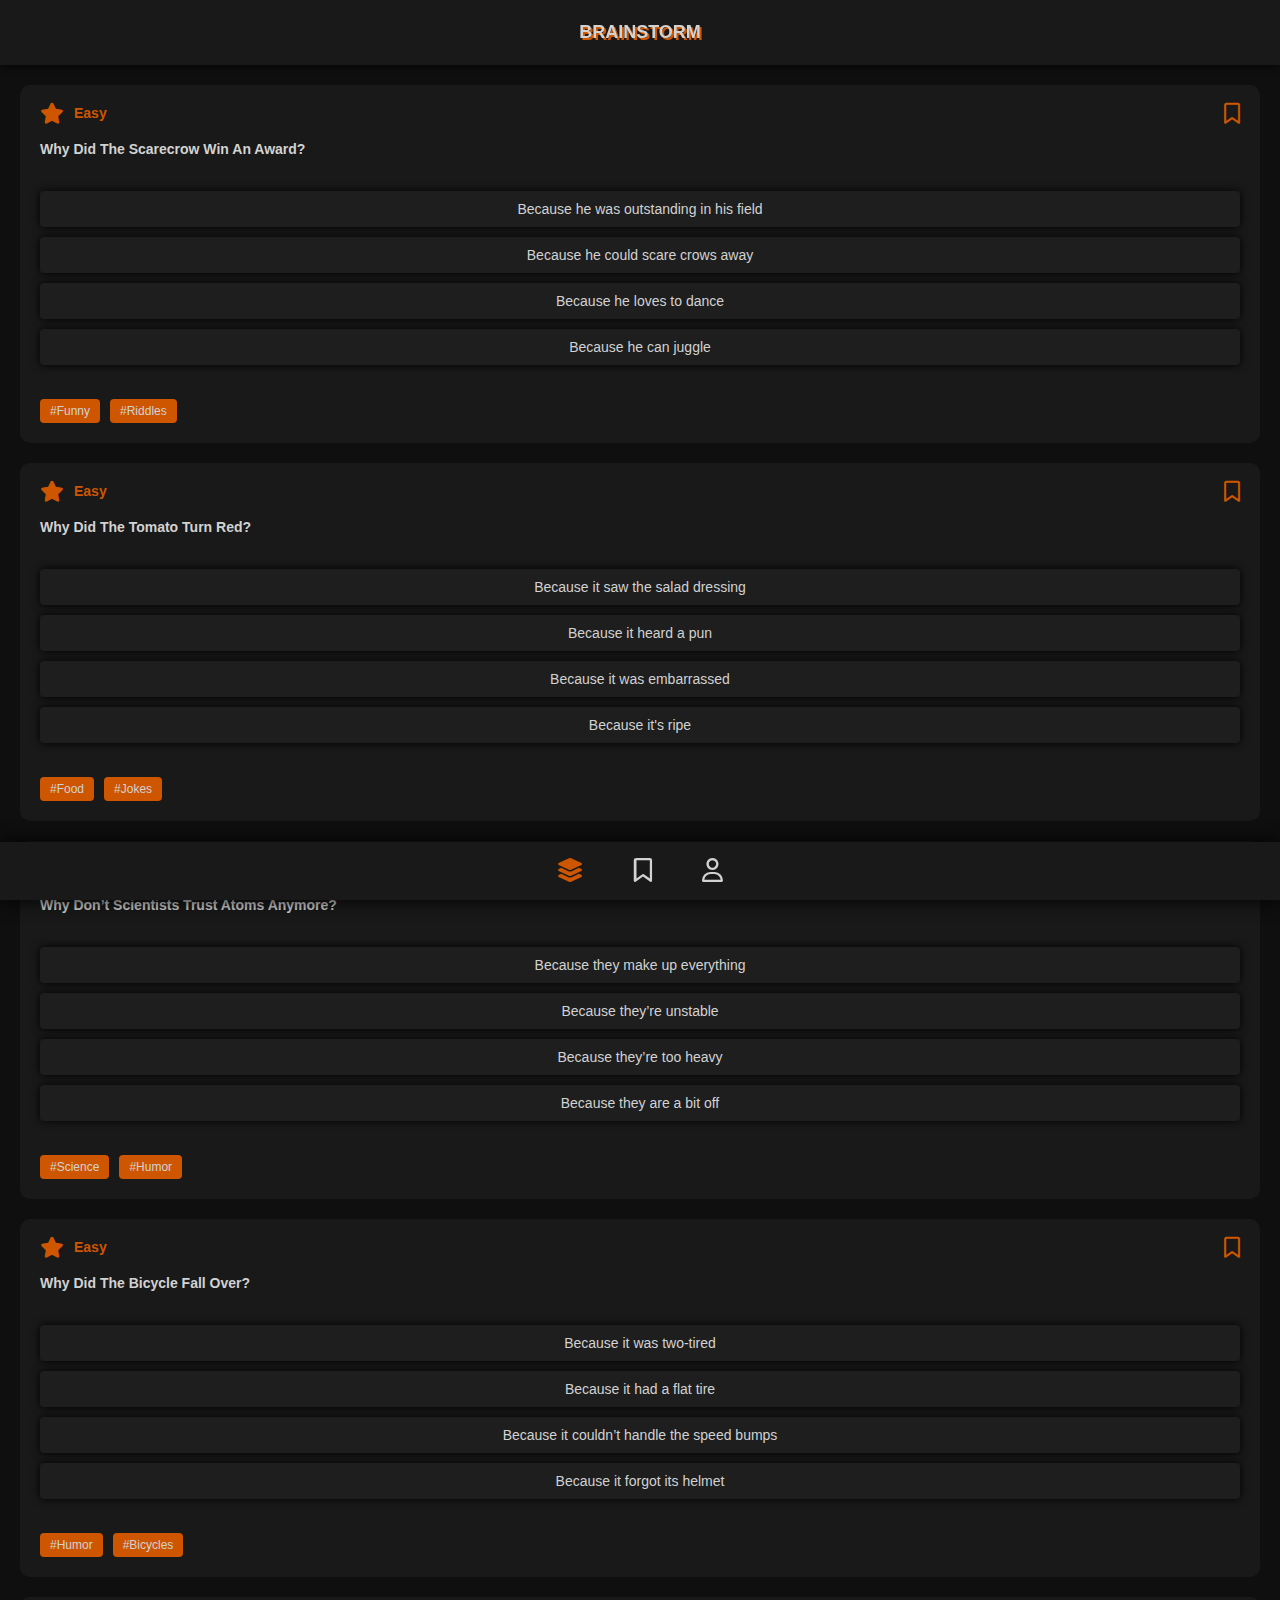
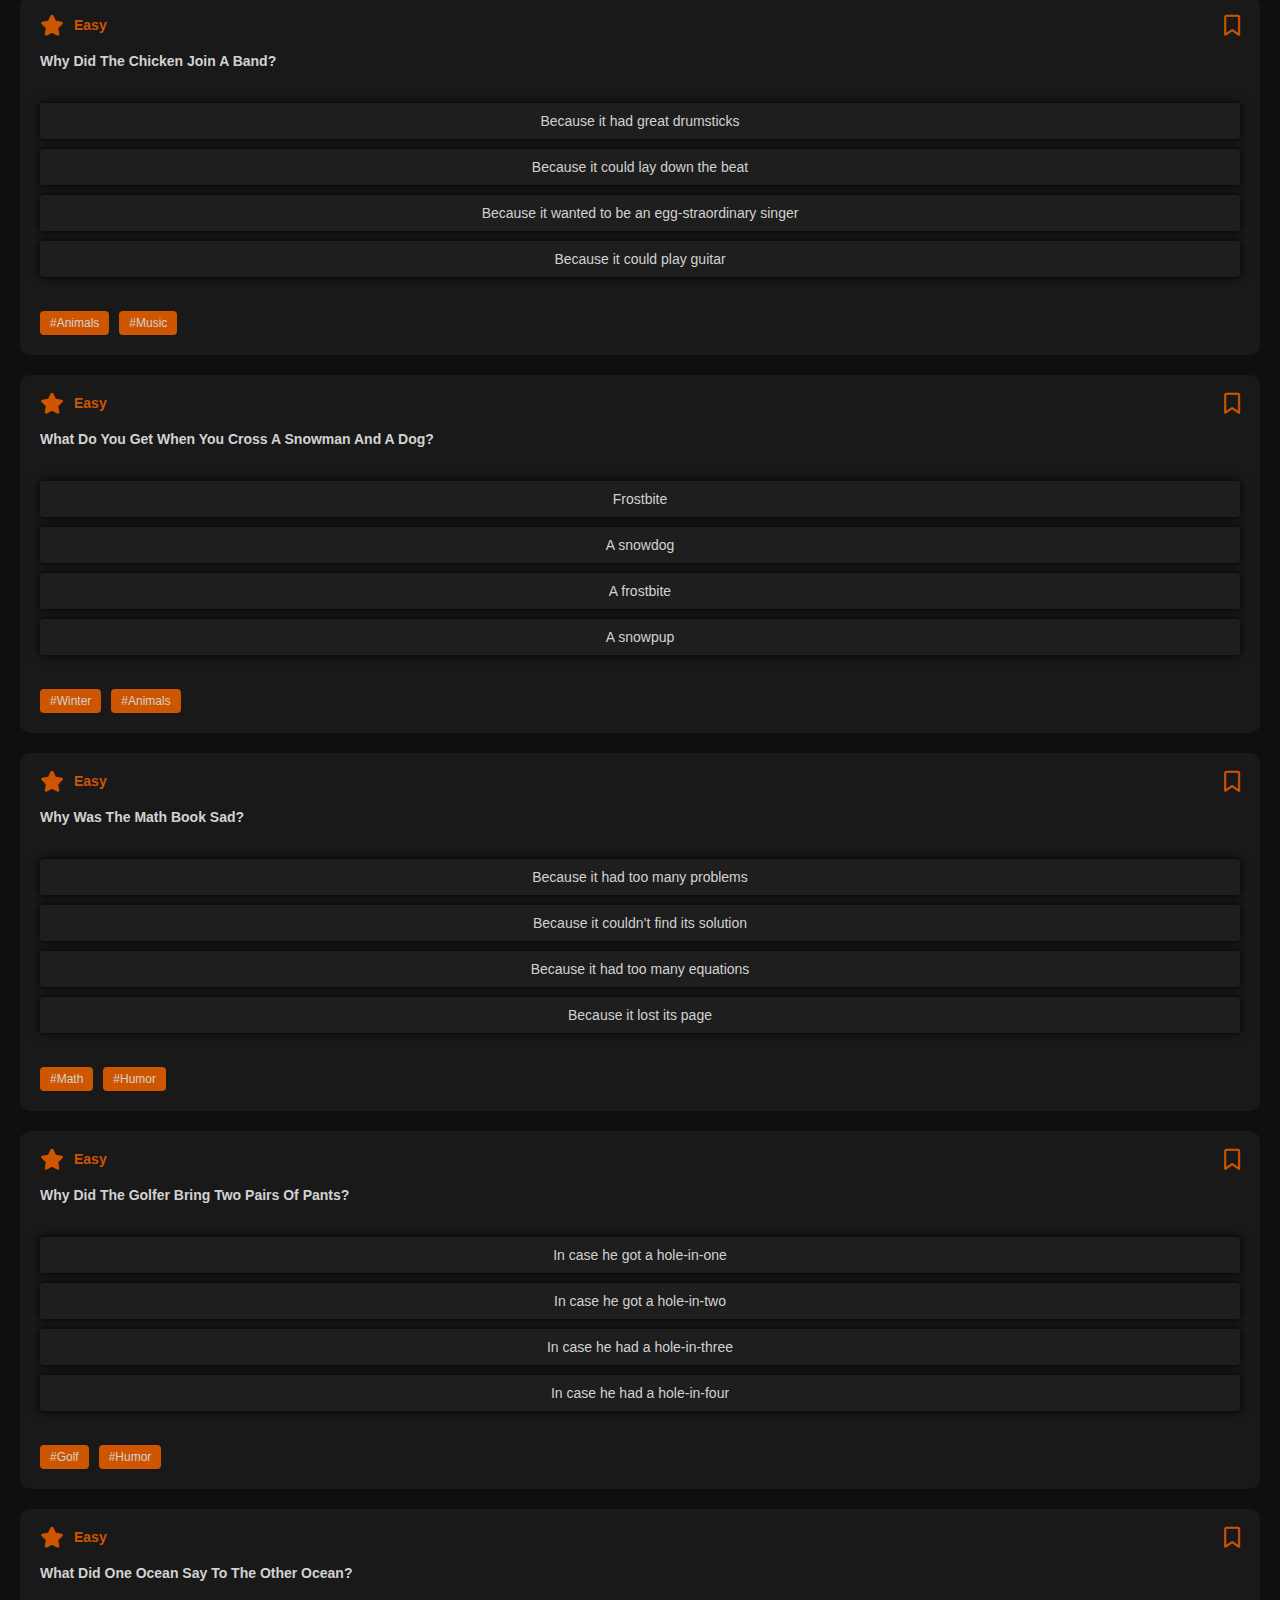
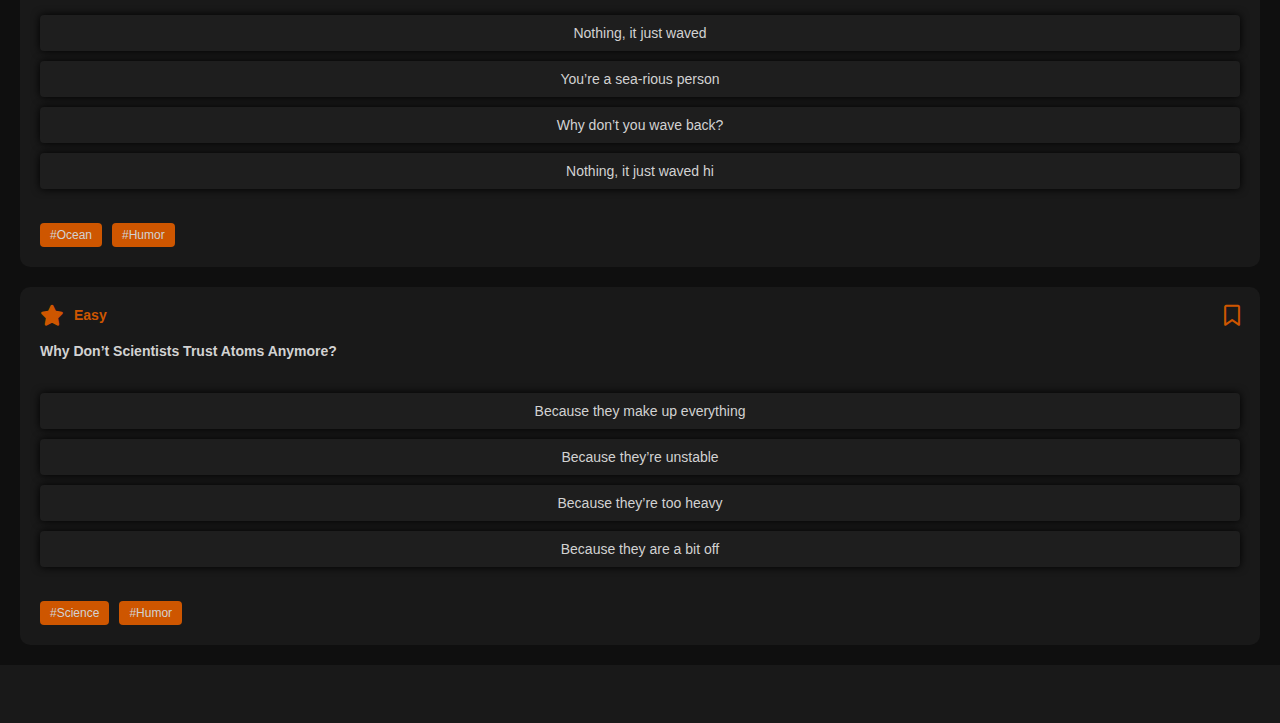
==== commit f2f42df3: "Clean Up" ====
--- a/index.html
+++ b/index.html
@@ -1,143 +1,510 @@
 <!DOCTYPE html>
 <html lang="en">
-<head>
-    <meta charset="UTF-8">
-    <meta name="viewport" content="width=device-width, initial-scale=1.0">
-    <link href="https://cdnjs.cloudflare.com/ajax/libs/font-awesome/6.5.0/css/all.min.css" rel="stylesheet">
-    <link rel="stylesheet" href="./styles.css">
-    <title>Potato Quiz</title>
-</head>
-
-<body>
+  <head>
+    <meta charset="UTF-8" />
+    <meta name="viewport" content="width=device-width, initial-scale=1.0" />
+    <link
+      href="https://cdnjs.cloudflare.com/ajax/libs/font-awesome/6.5.0/css/all.min.css"
+      rel="stylesheet"
+    />
+    <link rel="stylesheet" href="./styles.css" />
+    <title>Brainstorm</title>
+  </head>
+
+  <body>
     <header>
-        <h1>Brainstorm</h1>
+      <h1>Brainstorm</h1>
     </header>
     <main>
-        <section class="card">
-            <h2 class="card-title">Which potato dish is the most popular worldwide?</h2>
-            <p class="card-bookmark-button">
-                <i class="fa-regular fa-bookmark fa-2x" style="color: #ffffff;"></i>
-            </p>
-            <ul class="card-answers">
-                <li class="answer">Mashed Potatoes</li>
-                <li class="answer">French Fries</li>
-                <li class="answer">Baked Potatoes</li>
-                <li class="answer">Potato Salad</li>
-            </ul>
-            <p class="correct-answer">French Fries</p>
-            <p class="card-answer-button">Show Answer</p>
-        </section>
-        
-        <section class="card">
-            <h2 class="card-title">What is the largest type of potato grown?</h2>
-            <p class="card-bookmark-button">
-                <i class="fa-regular fa-bookmark fa-2x" style="color: #ffffff;"></i>
-            </p>
-            <ul class="card-answers">
-                <li class="answer">King Edward</li>
-                <li class="answer">Russet</li>
-                <li class="answer">Yukon Gold</li>
-                <li class="answer">Sweet Potato</li>
-            </ul>
-            <p class="correct-answer">Russet</p>
-            <p class="card-answer-button">Show Answer</p>
-        </section>
-        
-        <section class="card">
-            <h2 class="card-title">Which country consumes the most potatoes per person?</h2>
-            <p class="card-bookmark-button">
-                <i class="fa-regular fa-bookmark fa-2x" style="color: #ffffff;"></i>
-            </p>
-            <ul class="card-answers">
-                <li class="answer">China</li>
-                <li class="answer">Germany</li>
-                <li class="answer">Belarus</li>
-                <li class="answer">United States</li>
-            </ul>
-            <p class="correct-answer">Belarus</p>
-            <p class="card-answer-button">Show Answer</p>
-        </section>
-        
-        <section class="card">
-            <h2 class="card-title">What is a potato's primary nutrient?</h2>
-            <p class="card-bookmark-button">
-                <i class="fa-regular fa-bookmark fa-2x" style="color: #ffffff;"></i>
-            </p>
-            <ul class="card-answers">
-                <li class="answer">Carbohydrates</li>
-                <li class="answer">Protein</li>
-                <li class="answer">Fats</li>
-                <li class="answer">Vitamins</li>
-            </ul>
-            <p class="correct-answer">Carbohydrates</p>
-            <p class="card-answer-button">Show Answer</p>
-        </section>
-        
-        <section class="card">
-            <h2 class="card-title">How long does it take to grow a potato?</h2>
-            <p class="card-bookmark-button">
-                <i class="fa-regular fa-bookmark fa-2x" style="color: #ffffff;"></i>
-            </p>
-            <ul class="card-answers">
-                <li class="answer">30 days</li>
-                <li class="answer">60-90 days</li>
-                <li class="answer">120 days</li>
-                <li class="answer">6 months</li>
-            </ul>
-            <p class="correct-answer">60-90 days</p>
-            <p class="card-answer-button">Show Answer</p>
-        </section>
-        
-        <section class="card">
-            <h2 class="card-title">What percentage of a potato is water?</h2>
-            <p class="card-bookmark-button">
-                <i class="fa-regular fa-bookmark fa-2x" style="color: #ffffff;"></i>
-            </p>
-            <ul class="card-answers">
-                <li class="answer">50%</li>
-                <li class="answer">60%</li>
-                <li class="answer">70%</li>
-                <li class="answer">80%</li>
-            </ul>
-            <p class="correct-answer">80%</p>
-            <p class="card-answer-button">Show Answer</p>
-        </section>
-        
-        <section class="card">
-            <h2 class="card-title">What is the name of the world's largest potato statue?</h2>
-            <p class="card-bookmark-button">
-                <i class="fa-regular fa-bookmark fa-2x" style="color: #ffffff;"></i>
-            </p>
-            <ul class="card-answers">
-                <li class="answer">Big Spud</li>
-                <li class="answer">Mr. Potato</li>
-                <li class="answer">Giant Tater</li>
-                <li class="answer">Idaho King</li>
-            </ul>
-            <p class="correct-answer">Big Spud</p>
-            <p class="card-answer-button">Show Answer</p>
-        </section>
-        
-        <section class="card">
-            <h2 class="card-title">What color are the flowers on a potato plant?</h2>
-            <p class="card-bookmark-button">
-                <i class="fa-regular fa-bookmark fa-2x" style="color: #ffffff;"></i>
-            </p>
-            <ul class="card-answers">
-                <li class="answer">Yellow</li>
-                <li class="answer">White</li>
-                <li class="answer">Purple</li>
-                <li class="answer">Both White and Purple</li>
-            </ul>
-            <p class="correct-answer">Both White and Purple</p>
-            <p class="card-answer-button">Show Answer</p>
-        </section>
+      <section class="card">
+        <p class="card-bookmark-button">
+          <i
+            class="fa-regular fa-bookmark fa-xl bookmark"
+            aria-label="Bookmark question"
+          ></i>
+        </p>
+        <div class="card-title-wrapper">
+          <i class="fa-solid fa-star fa-xl thumbnail"></i>
+          <h2 class="card-difficulty">Easy</h2>
+        </div>
+        <h2
+          class="card-title"
+          aria-label="Question 1: Why did the scarecrow win an award?"
+        >
+          Why did the scarecrow win an award?
+        </h2>
+        <ul class="card-answers">
+          <li
+            aria-label="Answer 1: Because he was outstanding in his field"
+            class="answer"
+          >
+            Because he was outstanding in his field
+          </li>
+          <li
+            aria-label="Answer 2: Because he could scare crows away"
+            class="answer"
+          >
+            Because he could scare crows away
+          </li>
+          <li aria-label="Answer 3: Because he loves to dance" class="answer">
+            Because he loves to dance
+          </li>
+          <li aria-label="Answer 4: Because he can juggle" class="answer">
+            Because he can juggle
+          </li>
+        </ul>
+        <p
+          class="correct-answer"
+          aria-label="Correct answer: Because he was outstanding in his field"
+        >
+          Because he was outstanding in his field
+        </p>
+        <div class="tags-wrapper">
+          <p class="tag">#Funny</p>
+          <p class="tag">#Riddles</p>
+        </div>
+      </section>
+
+      <section class="card">
+        <p class="card-bookmark-button">
+          <i
+            class="fa-regular fa-bookmark fa-xl bookmark"
+            aria-label="Bookmark question"
+          ></i>
+        </p>
+        <div class="card-title-wrapper">
+          <i class="fa-solid fa-star fa-xl thumbnail"></i>
+          <h2 class="card-difficulty">Easy</h2>
+        </div>
+        <h2
+          class="card-title"
+          aria-label="Question 2: Why did the tomato turn red?"
+        >
+          Why did the tomato turn red?
+        </h2>
+        <ul class="card-answers">
+          <li
+            aria-label="Answer 1: Because it saw the salad dressing"
+            class="answer"
+          >
+            Because it saw the salad dressing
+          </li>
+          <li aria-label="Answer 2: Because it heard a pun" class="answer">
+            Because it heard a pun
+          </li>
+          <li aria-label="Answer 3: Because it was embarrassed" class="answer">
+            Because it was embarrassed
+          </li>
+          <li aria-label="Answer 4: Because it's ripe" class="answer">
+            Because it's ripe
+          </li>
+        </ul>
+        <p
+          class="correct-answer"
+          aria-label="Correct answer: Because it's ripe"
+        >
+          Because it's ripe
+        </p>
+        <div class="tags-wrapper">
+          <p class="tag">#Food</p>
+          <p class="tag">#Jokes</p>
+        </div>
+      </section>
+
+      <section class="card">
+        <p class="card-bookmark-button">
+          <i
+            class="fa-regular fa-bookmark fa-xl bookmark"
+            aria-label="Bookmark question"
+          ></i>
+        </p>
+        <div class="card-title-wrapper">
+          <i class="fa-solid fa-star fa-xl thumbnail"></i>
+          <h2 class="card-difficulty">Easy</h2>
+        </div>
+        <h2
+          class="card-title"
+          aria-label="Question 3: Why don’t scientists trust atoms anymore?"
+        >
+          Why don’t scientists trust atoms anymore?
+        </h2>
+        <ul class="card-answers">
+          <li
+            aria-label="Answer 1: Because they make up everything"
+            class="answer"
+          >
+            Because they make up everything
+          </li>
+          <li aria-label="Answer 2: Because they’re unstable" class="answer">
+            Because they’re unstable
+          </li>
+          <li aria-label="Answer 3: Because they’re too heavy" class="answer">
+            Because they’re too heavy
+          </li>
+          <li aria-label="Answer 4: Because they are a bit off" class="answer">
+            Because they are a bit off
+          </li>
+        </ul>
+        <p
+          class="correct-answer"
+          aria-label="Correct answer: Because they’re unstable"
+        >
+          Because they’re unstable
+        </p>
+        <div class="tags-wrapper">
+          <p class="tag">#Science</p>
+          <p class="tag">#Humor</p>
+        </div>
+      </section>
+
+      <section class="card">
+        <p class="card-bookmark-button">
+          <i
+            class="fa-regular fa-bookmark fa-xl bookmark"
+            aria-label="Bookmark question"
+          ></i>
+        </p>
+        <div class="card-title-wrapper">
+          <i class="fa-solid fa-star fa-xl thumbnail"></i>
+          <h2 class="card-difficulty">Easy</h2>
+        </div>
+        <h2
+          class="card-title"
+          aria-label="Question 4: Why did the bicycle fall over?"
+        >
+          Why did the bicycle fall over?
+        </h2>
+        <ul class="card-answers">
+          <li aria-label="Answer 1: Because it was two-tired" class="answer">
+            Because it was two-tired
+          </li>
+          <li aria-label="Answer 2: Because it had a flat tire" class="answer">
+            Because it had a flat tire
+          </li>
+          <li
+            aria-label="Answer 3: Because it couldn’t handle the speed bumps"
+            class="answer"
+          >
+            Because it couldn’t handle the speed bumps
+          </li>
+          <li
+            aria-label="Answer 4: Because it forgot its helmet"
+            class="answer"
+          >
+            Because it forgot its helmet
+          </li>
+        </ul>
+        <p
+          class="correct-answer"
+          aria-label="Correct answer: Because it was two-tired"
+        >
+          Because it was two-tired
+        </p>
+        <div class="tags-wrapper">
+          <p class="tag">#Humor</p>
+          <p class="tag">#Bicycles</p>
+        </div>
+      </section>
+
+      <section class="card">
+        <p class="card-bookmark-button">
+          <i
+            class="fa-regular fa-bookmark fa-xl bookmark"
+            aria-label="Bookmark question"
+          ></i>
+        </p>
+        <div class="card-title-wrapper">
+          <i class="fa-solid fa-star fa-xl thumbnail"></i>
+          <h2 class="card-difficulty">Easy</h2>
+        </div>
+        <h2
+          class="card-title"
+          aria-label="Question 5: Why did the chicken join a band?"
+        >
+          Why did the chicken join a band?
+        </h2>
+        <ul class="card-answers">
+          <li
+            aria-label="Answer 1: Because it had great drumsticks"
+            class="answer"
+          >
+            Because it had great drumsticks
+          </li>
+          <li
+            aria-label="Answer 2: Because it could lay down the beat"
+            class="answer"
+          >
+            Because it could lay down the beat
+          </li>
+          <li
+            aria-label="Answer 3: Because it wanted to be an egg-straordinary singer"
+            class="answer"
+          >
+            Because it wanted to be an egg-straordinary singer
+          </li>
+          <li
+            aria-label="Answer 4: Because it could play guitar"
+            class="answer"
+          >
+            Because it could play guitar
+          </li>
+        </ul>
+        <p
+          class="correct-answer"
+          aria-label="Correct answer: Because it had great drumsticks"
+        >
+          Because it had great drumsticks
+        </p>
+        <div class="tags-wrapper">
+          <p class="tag">#Animals</p>
+          <p class="tag">#Music</p>
+        </div>
+      </section>
+
+      <section class="card">
+        <p class="card-bookmark-button">
+          <i
+            class="fa-regular fa-bookmark fa-xl bookmark"
+            aria-label="Bookmark question"
+          ></i>
+        </p>
+        <div class="card-title-wrapper">
+          <i class="fa-solid fa-star fa-xl thumbnail"></i>
+          <h2 class="card-difficulty">Easy</h2>
+        </div>
+        <h2
+          class="card-title"
+          aria-label="Question 6: What do you get when you cross a snowman and a dog?"
+        >
+          What do you get when you cross a snowman and a dog?
+        </h2>
+        <ul class="card-answers">
+          <li aria-label="Answer 1: Frostbite" class="answer">Frostbite</li>
+          <li aria-label="Answer 2: A snowdog" class="answer">A snowdog</li>
+          <li aria-label="Answer 3: A frostbite" class="answer">A frostbite</li>
+          <li aria-label="Answer 4: A snowpup" class="answer">A snowpup</li>
+        </ul>
+        <p class="correct-answer" aria-label="Correct answer: A snowpup">
+          A snowpup
+        </p>
+        <div class="tags-wrapper">
+          <p class="tag">#Winter</p>
+          <p class="tag">#Animals</p>
+        </div>
+      </section>
+
+      <section class="card">
+        <p class="card-bookmark-button">
+          <i
+            class="fa-regular fa-bookmark fa-xl bookmark"
+            aria-label="Bookmark question"
+          ></i>
+        </p>
+        <div class="card-title-wrapper">
+          <i class="fa-solid fa-star fa-xl thumbnail"></i>
+          <h2 class="card-difficulty">Easy</h2>
+        </div>
+        <h2
+          class="card-title"
+          aria-label="Question 7: Why was the math book sad?"
+        >
+          Why was the math book sad?
+        </h2>
+        <ul class="card-answers">
+          <li
+            aria-label="Answer 1: Because it had too many problems"
+            class="answer"
+          >
+            Because it had too many problems
+          </li>
+          <li
+            aria-label="Answer 2: Because it couldn’t find its solution"
+            class="answer"
+          >
+            Because it couldn’t find its solution
+          </li>
+          <li
+            aria-label="Answer 3: Because it had too many equations"
+            class="answer"
+          >
+            Because it had too many equations
+          </li>
+          <li aria-label="Answer 4: Because it lost its page" class="answer">
+            Because it lost its page
+          </li>
+        </ul>
+        <p
+          class="correct-answer"
+          aria-label="Correct answer: Because it had too many problems"
+        >
+          Because it had too many problems
+        </p>
+        <div class="tags-wrapper">
+          <p class="tag">#Math</p>
+          <p class="tag">#Humor</p>
+        </div>
+      </section>
+
+      <section class="card">
+        <p class="card-bookmark-button">
+          <i
+            class="fa-regular fa-bookmark fa-xl bookmark"
+            aria-label="Bookmark question"
+          ></i>
+        </p>
+        <div class="card-title-wrapper">
+          <i class="fa-solid fa-star fa-xl thumbnail"></i>
+          <h2 class="card-difficulty">Easy</h2>
+        </div>
+        <h2
+          class="card-title"
+          aria-label="Question 8: Why did the golfer bring two pairs of pants?"
+        >
+          Why did the golfer bring two pairs of pants?
+        </h2>
+        <ul class="card-answers">
+          <li
+            aria-label="Answer 1: In case he got a hole-in-one"
+            class="answer"
+          >
+            In case he got a hole-in-one
+          </li>
+          <li
+            aria-label="Answer 2: In case he got a hole-in-two"
+            class="answer"
+          >
+            In case he got a hole-in-two
+          </li>
+          <li
+            aria-label="Answer 3: In case he had a hole-in-three"
+            class="answer"
+          >
+            In case he had a hole-in-three
+          </li>
+          <li
+            aria-label="Answer 4: In case he had a hole-in-four"
+            class="answer"
+          >
+            In case he had a hole-in-four
+          </li>
+        </ul>
+        <p
+          class="correct-answer"
+          aria-label="Correct answer: In case he got a hole-in-one"
+        >
+          In case he got a hole-in-one
+        </p>
+        <div class="tags-wrapper">
+          <p class="tag">#Golf</p>
+          <p class="tag">#Humor</p>
+        </div>
+      </section>
+
+      <section class="card">
+        <p class="card-bookmark-button">
+          <i
+            class="fa-regular fa-bookmark fa-xl bookmark"
+            aria-label="Bookmark question"
+          ></i>
+        </p>
+        <div class="card-title-wrapper">
+          <i class="fa-solid fa-star fa-xl thumbnail"></i>
+          <h2 class="card-difficulty">Easy</h2>
+        </div>
+        <h2
+          class="card-title"
+          aria-label="Question 9: What did one ocean say to the other ocean?"
+        >
+          What did one ocean say to the other ocean?
+        </h2>
+        <ul class="card-answers">
+          <li aria-label="Answer 1: Nothing, it just waved" class="answer">
+            Nothing, it just waved
+          </li>
+          <li aria-label="Answer 2: You’re a sea-rious person" class="answer">
+            You’re a sea-rious person
+          </li>
+          <li aria-label="Answer 3: Why don’t you wave back?" class="answer">
+            Why don’t you wave back?
+          </li>
+          <li aria-label="Answer 4: Nothing, it just waved hi" class="answer">
+            Nothing, it just waved hi
+          </li>
+        </ul>
+        <p
+          class="correct-answer"
+          aria-label="Correct answer: Nothing, it just waved hi"
+        >
+          Nothing, it just waved hi
+        </p>
+        <div class="tags-wrapper">
+          <p class="tag">#Ocean</p>
+          <p class="tag">#Humor</p>
+        </div>
+      </section>
+
+      <section class="card">
+        <p class="card-bookmark-button">
+          <i
+            class="fa-regular fa-bookmark fa-xl bookmark"
+            aria-label="Bookmark question"
+          ></i>
+        </p>
+        <div class="card-title-wrapper">
+          <i class="fa-solid fa-star fa-xl thumbnail"></i>
+          <h2 class="card-difficulty">Easy</h2>
+        </div>
+        <h2
+          class="card-title"
+          aria-label="Question 10: Why don’t scientists trust atoms anymore?"
+        >
+          Why don’t scientists trust atoms anymore?
+        </h2>
+        <ul class="card-answers">
+          <li
+            aria-label="Answer 1: Because they make up everything"
+            class="answer"
+          >
+            Because they make up everything
+          </li>
+          <li aria-label="Answer 2: Because they’re unstable" class="answer">
+            Because they’re unstable
+          </li>
+          <li aria-label="Answer 3: Because they’re too heavy" class="answer">
+            Because they’re too heavy
+          </li>
+          <li aria-label="Answer 4: Because they are a bit off" class="answer">
+            Because they are a bit off
+          </li>
+        </ul>
+        <p
+          class="correct-answer"
+          aria-label="Correct answer: Because they’re unstable"
+        >
+          Because they’re unstable
+        </p>
+        <div class="tags-wrapper">
+          <p class="tag">#Science</p>
+          <p class="tag">#Humor</p>
+        </div>
+      </section>
     </main>
     <footer>
-        <a><i class="fa-solid fa-layer-group fa-xl" style="color: var(--primary-color);"></i></a>
-        <a href="./bookmarks.html"><i class="fa-regular fa-bookmark fa-xl" style="color: #ffffff;"></i></a>
-        <a href="./profile.html"><i class="fa-regular fa-user fa-xl" style="color: #ffffff;"></i></a>
+      <nav>
+        <a>
+          <i
+            class="fa-solid fa-layer-group fa-xl"
+            style="color: var(--primary-color)"
+          >
+          </i>
+        </a>
+        <a href="./bookmarks.html">
+          <i class="fa-regular fa-bookmark fa-xl" style="color: var(--light)"></i>
+        </a>
+        <a href="./profile.html">
+          <i class="fa-regular fa-user fa-xl" style="color: var(--light)"></i>
+        </a>
+      </nav>
     </footer>
-</body>
-<script src="./index.js"></script>
+  </body>
 </html>
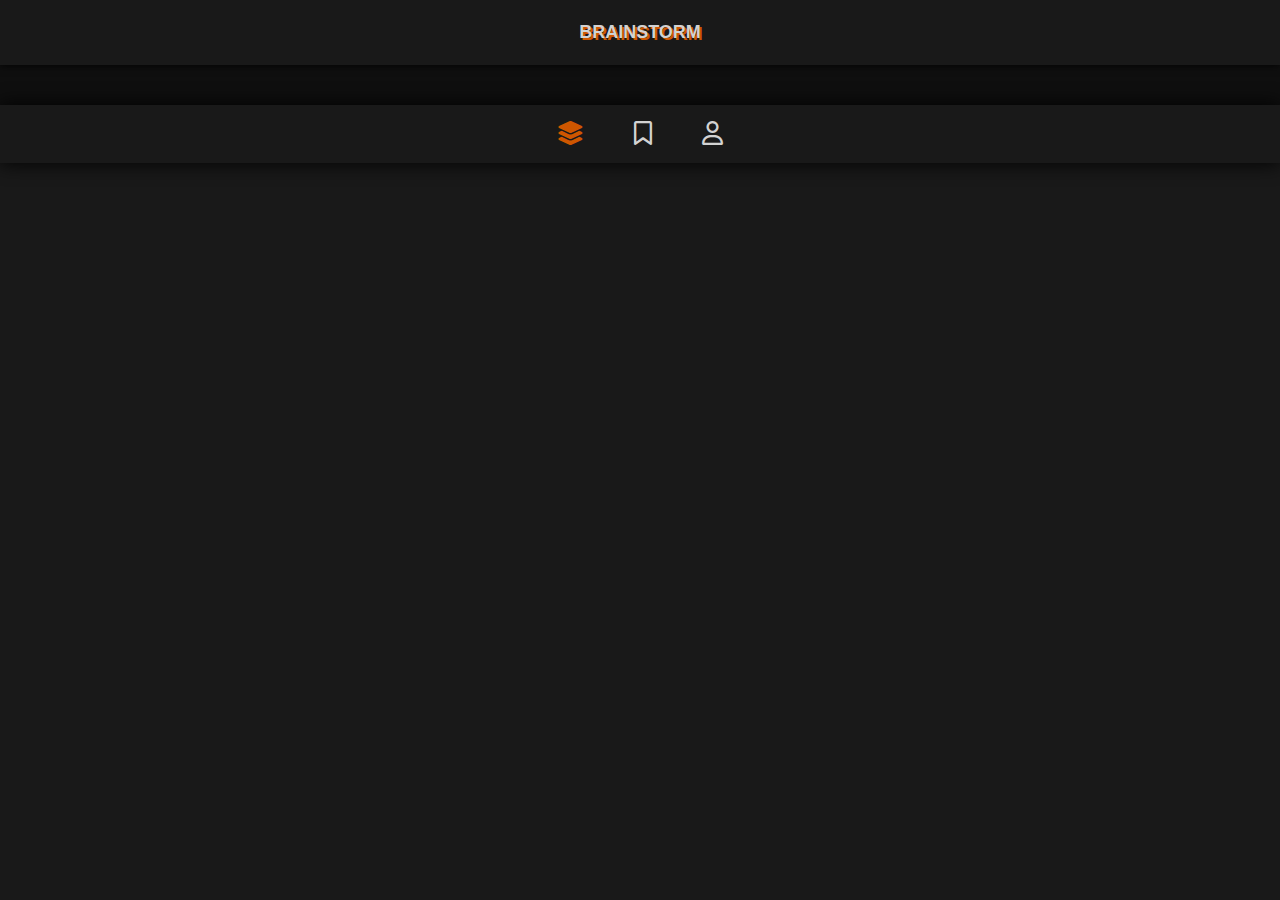
==== commit 09b24224: "Added JavaScript" ====
--- a/index.html
+++ b/index.html
@@ -15,480 +15,7 @@
     <header>
       <h1>Brainstorm</h1>
     </header>
-    <main>
-      <section class="card">
-        <p class="card-bookmark-button">
-          <i
-            class="fa-regular fa-bookmark fa-xl bookmark"
-            aria-label="Bookmark question"
-          ></i>
-        </p>
-        <div class="card-title-wrapper">
-          <i class="fa-solid fa-star fa-xl thumbnail"></i>
-          <h2 class="card-difficulty">Easy</h2>
-        </div>
-        <h2
-          class="card-title"
-          aria-label="Question 1: Why did the scarecrow win an award?"
-        >
-          Why did the scarecrow win an award?
-        </h2>
-        <ul class="card-answers">
-          <li
-            aria-label="Answer 1: Because he was outstanding in his field"
-            class="answer"
-          >
-            Because he was outstanding in his field
-          </li>
-          <li
-            aria-label="Answer 2: Because he could scare crows away"
-            class="answer"
-          >
-            Because he could scare crows away
-          </li>
-          <li aria-label="Answer 3: Because he loves to dance" class="answer">
-            Because he loves to dance
-          </li>
-          <li aria-label="Answer 4: Because he can juggle" class="answer">
-            Because he can juggle
-          </li>
-        </ul>
-        <p
-          class="correct-answer"
-          aria-label="Correct answer: Because he was outstanding in his field"
-        >
-          Because he was outstanding in his field
-        </p>
-        <div class="tags-wrapper">
-          <p class="tag">#Funny</p>
-          <p class="tag">#Riddles</p>
-        </div>
-      </section>
-
-      <section class="card">
-        <p class="card-bookmark-button">
-          <i
-            class="fa-regular fa-bookmark fa-xl bookmark"
-            aria-label="Bookmark question"
-          ></i>
-        </p>
-        <div class="card-title-wrapper">
-          <i class="fa-solid fa-star fa-xl thumbnail"></i>
-          <h2 class="card-difficulty">Easy</h2>
-        </div>
-        <h2
-          class="card-title"
-          aria-label="Question 2: Why did the tomato turn red?"
-        >
-          Why did the tomato turn red?
-        </h2>
-        <ul class="card-answers">
-          <li
-            aria-label="Answer 1: Because it saw the salad dressing"
-            class="answer"
-          >
-            Because it saw the salad dressing
-          </li>
-          <li aria-label="Answer 2: Because it heard a pun" class="answer">
-            Because it heard a pun
-          </li>
-          <li aria-label="Answer 3: Because it was embarrassed" class="answer">
-            Because it was embarrassed
-          </li>
-          <li aria-label="Answer 4: Because it's ripe" class="answer">
-            Because it's ripe
-          </li>
-        </ul>
-        <p
-          class="correct-answer"
-          aria-label="Correct answer: Because it's ripe"
-        >
-          Because it's ripe
-        </p>
-        <div class="tags-wrapper">
-          <p class="tag">#Food</p>
-          <p class="tag">#Jokes</p>
-        </div>
-      </section>
-
-      <section class="card">
-        <p class="card-bookmark-button">
-          <i
-            class="fa-regular fa-bookmark fa-xl bookmark"
-            aria-label="Bookmark question"
-          ></i>
-        </p>
-        <div class="card-title-wrapper">
-          <i class="fa-solid fa-star fa-xl thumbnail"></i>
-          <h2 class="card-difficulty">Easy</h2>
-        </div>
-        <h2
-          class="card-title"
-          aria-label="Question 3: Why don’t scientists trust atoms anymore?"
-        >
-          Why don’t scientists trust atoms anymore?
-        </h2>
-        <ul class="card-answers">
-          <li
-            aria-label="Answer 1: Because they make up everything"
-            class="answer"
-          >
-            Because they make up everything
-          </li>
-          <li aria-label="Answer 2: Because they’re unstable" class="answer">
-            Because they’re unstable
-          </li>
-          <li aria-label="Answer 3: Because they’re too heavy" class="answer">
-            Because they’re too heavy
-          </li>
-          <li aria-label="Answer 4: Because they are a bit off" class="answer">
-            Because they are a bit off
-          </li>
-        </ul>
-        <p
-          class="correct-answer"
-          aria-label="Correct answer: Because they’re unstable"
-        >
-          Because they’re unstable
-        </p>
-        <div class="tags-wrapper">
-          <p class="tag">#Science</p>
-          <p class="tag">#Humor</p>
-        </div>
-      </section>
-
-      <section class="card">
-        <p class="card-bookmark-button">
-          <i
-            class="fa-regular fa-bookmark fa-xl bookmark"
-            aria-label="Bookmark question"
-          ></i>
-        </p>
-        <div class="card-title-wrapper">
-          <i class="fa-solid fa-star fa-xl thumbnail"></i>
-          <h2 class="card-difficulty">Easy</h2>
-        </div>
-        <h2
-          class="card-title"
-          aria-label="Question 4: Why did the bicycle fall over?"
-        >
-          Why did the bicycle fall over?
-        </h2>
-        <ul class="card-answers">
-          <li aria-label="Answer 1: Because it was two-tired" class="answer">
-            Because it was two-tired
-          </li>
-          <li aria-label="Answer 2: Because it had a flat tire" class="answer">
-            Because it had a flat tire
-          </li>
-          <li
-            aria-label="Answer 3: Because it couldn’t handle the speed bumps"
-            class="answer"
-          >
-            Because it couldn’t handle the speed bumps
-          </li>
-          <li
-            aria-label="Answer 4: Because it forgot its helmet"
-            class="answer"
-          >
-            Because it forgot its helmet
-          </li>
-        </ul>
-        <p
-          class="correct-answer"
-          aria-label="Correct answer: Because it was two-tired"
-        >
-          Because it was two-tired
-        </p>
-        <div class="tags-wrapper">
-          <p class="tag">#Humor</p>
-          <p class="tag">#Bicycles</p>
-        </div>
-      </section>
-
-      <section class="card">
-        <p class="card-bookmark-button">
-          <i
-            class="fa-regular fa-bookmark fa-xl bookmark"
-            aria-label="Bookmark question"
-          ></i>
-        </p>
-        <div class="card-title-wrapper">
-          <i class="fa-solid fa-star fa-xl thumbnail"></i>
-          <h2 class="card-difficulty">Easy</h2>
-        </div>
-        <h2
-          class="card-title"
-          aria-label="Question 5: Why did the chicken join a band?"
-        >
-          Why did the chicken join a band?
-        </h2>
-        <ul class="card-answers">
-          <li
-            aria-label="Answer 1: Because it had great drumsticks"
-            class="answer"
-          >
-            Because it had great drumsticks
-          </li>
-          <li
-            aria-label="Answer 2: Because it could lay down the beat"
-            class="answer"
-          >
-            Because it could lay down the beat
-          </li>
-          <li
-            aria-label="Answer 3: Because it wanted to be an egg-straordinary singer"
-            class="answer"
-          >
-            Because it wanted to be an egg-straordinary singer
-          </li>
-          <li
-            aria-label="Answer 4: Because it could play guitar"
-            class="answer"
-          >
-            Because it could play guitar
-          </li>
-        </ul>
-        <p
-          class="correct-answer"
-          aria-label="Correct answer: Because it had great drumsticks"
-        >
-          Because it had great drumsticks
-        </p>
-        <div class="tags-wrapper">
-          <p class="tag">#Animals</p>
-          <p class="tag">#Music</p>
-        </div>
-      </section>
-
-      <section class="card">
-        <p class="card-bookmark-button">
-          <i
-            class="fa-regular fa-bookmark fa-xl bookmark"
-            aria-label="Bookmark question"
-          ></i>
-        </p>
-        <div class="card-title-wrapper">
-          <i class="fa-solid fa-star fa-xl thumbnail"></i>
-          <h2 class="card-difficulty">Easy</h2>
-        </div>
-        <h2
-          class="card-title"
-          aria-label="Question 6: What do you get when you cross a snowman and a dog?"
-        >
-          What do you get when you cross a snowman and a dog?
-        </h2>
-        <ul class="card-answers">
-          <li aria-label="Answer 1: Frostbite" class="answer">Frostbite</li>
-          <li aria-label="Answer 2: A snowdog" class="answer">A snowdog</li>
-          <li aria-label="Answer 3: A frostbite" class="answer">A frostbite</li>
-          <li aria-label="Answer 4: A snowpup" class="answer">A snowpup</li>
-        </ul>
-        <p class="correct-answer" aria-label="Correct answer: A snowpup">
-          A snowpup
-        </p>
-        <div class="tags-wrapper">
-          <p class="tag">#Winter</p>
-          <p class="tag">#Animals</p>
-        </div>
-      </section>
-
-      <section class="card">
-        <p class="card-bookmark-button">
-          <i
-            class="fa-regular fa-bookmark fa-xl bookmark"
-            aria-label="Bookmark question"
-          ></i>
-        </p>
-        <div class="card-title-wrapper">
-          <i class="fa-solid fa-star fa-xl thumbnail"></i>
-          <h2 class="card-difficulty">Easy</h2>
-        </div>
-        <h2
-          class="card-title"
-          aria-label="Question 7: Why was the math book sad?"
-        >
-          Why was the math book sad?
-        </h2>
-        <ul class="card-answers">
-          <li
-            aria-label="Answer 1: Because it had too many problems"
-            class="answer"
-          >
-            Because it had too many problems
-          </li>
-          <li
-            aria-label="Answer 2: Because it couldn’t find its solution"
-            class="answer"
-          >
-            Because it couldn’t find its solution
-          </li>
-          <li
-            aria-label="Answer 3: Because it had too many equations"
-            class="answer"
-          >
-            Because it had too many equations
-          </li>
-          <li aria-label="Answer 4: Because it lost its page" class="answer">
-            Because it lost its page
-          </li>
-        </ul>
-        <p
-          class="correct-answer"
-          aria-label="Correct answer: Because it had too many problems"
-        >
-          Because it had too many problems
-        </p>
-        <div class="tags-wrapper">
-          <p class="tag">#Math</p>
-          <p class="tag">#Humor</p>
-        </div>
-      </section>
-
-      <section class="card">
-        <p class="card-bookmark-button">
-          <i
-            class="fa-regular fa-bookmark fa-xl bookmark"
-            aria-label="Bookmark question"
-          ></i>
-        </p>
-        <div class="card-title-wrapper">
-          <i class="fa-solid fa-star fa-xl thumbnail"></i>
-          <h2 class="card-difficulty">Easy</h2>
-        </div>
-        <h2
-          class="card-title"
-          aria-label="Question 8: Why did the golfer bring two pairs of pants?"
-        >
-          Why did the golfer bring two pairs of pants?
-        </h2>
-        <ul class="card-answers">
-          <li
-            aria-label="Answer 1: In case he got a hole-in-one"
-            class="answer"
-          >
-            In case he got a hole-in-one
-          </li>
-          <li
-            aria-label="Answer 2: In case he got a hole-in-two"
-            class="answer"
-          >
-            In case he got a hole-in-two
-          </li>
-          <li
-            aria-label="Answer 3: In case he had a hole-in-three"
-            class="answer"
-          >
-            In case he had a hole-in-three
-          </li>
-          <li
-            aria-label="Answer 4: In case he had a hole-in-four"
-            class="answer"
-          >
-            In case he had a hole-in-four
-          </li>
-        </ul>
-        <p
-          class="correct-answer"
-          aria-label="Correct answer: In case he got a hole-in-one"
-        >
-          In case he got a hole-in-one
-        </p>
-        <div class="tags-wrapper">
-          <p class="tag">#Golf</p>
-          <p class="tag">#Humor</p>
-        </div>
-      </section>
-
-      <section class="card">
-        <p class="card-bookmark-button">
-          <i
-            class="fa-regular fa-bookmark fa-xl bookmark"
-            aria-label="Bookmark question"
-          ></i>
-        </p>
-        <div class="card-title-wrapper">
-          <i class="fa-solid fa-star fa-xl thumbnail"></i>
-          <h2 class="card-difficulty">Easy</h2>
-        </div>
-        <h2
-          class="card-title"
-          aria-label="Question 9: What did one ocean say to the other ocean?"
-        >
-          What did one ocean say to the other ocean?
-        </h2>
-        <ul class="card-answers">
-          <li aria-label="Answer 1: Nothing, it just waved" class="answer">
-            Nothing, it just waved
-          </li>
-          <li aria-label="Answer 2: You’re a sea-rious person" class="answer">
-            You’re a sea-rious person
-          </li>
-          <li aria-label="Answer 3: Why don’t you wave back?" class="answer">
-            Why don’t you wave back?
-          </li>
-          <li aria-label="Answer 4: Nothing, it just waved hi" class="answer">
-            Nothing, it just waved hi
-          </li>
-        </ul>
-        <p
-          class="correct-answer"
-          aria-label="Correct answer: Nothing, it just waved hi"
-        >
-          Nothing, it just waved hi
-        </p>
-        <div class="tags-wrapper">
-          <p class="tag">#Ocean</p>
-          <p class="tag">#Humor</p>
-        </div>
-      </section>
-
-      <section class="card">
-        <p class="card-bookmark-button">
-          <i
-            class="fa-regular fa-bookmark fa-xl bookmark"
-            aria-label="Bookmark question"
-          ></i>
-        </p>
-        <div class="card-title-wrapper">
-          <i class="fa-solid fa-star fa-xl thumbnail"></i>
-          <h2 class="card-difficulty">Easy</h2>
-        </div>
-        <h2
-          class="card-title"
-          aria-label="Question 10: Why don’t scientists trust atoms anymore?"
-        >
-          Why don’t scientists trust atoms anymore?
-        </h2>
-        <ul class="card-answers">
-          <li
-            aria-label="Answer 1: Because they make up everything"
-            class="answer"
-          >
-            Because they make up everything
-          </li>
-          <li aria-label="Answer 2: Because they’re unstable" class="answer">
-            Because they’re unstable
-          </li>
-          <li aria-label="Answer 3: Because they’re too heavy" class="answer">
-            Because they’re too heavy
-          </li>
-          <li aria-label="Answer 4: Because they are a bit off" class="answer">
-            Because they are a bit off
-          </li>
-        </ul>
-        <p
-          class="correct-answer"
-          aria-label="Correct answer: Because they’re unstable"
-        >
-          Because they’re unstable
-        </p>
-        <div class="tags-wrapper">
-          <p class="tag">#Science</p>
-          <p class="tag">#Humor</p>
-        </div>
-      </section>
-    </main>
+    <main></main>
     <footer>
       <nav>
         <a>
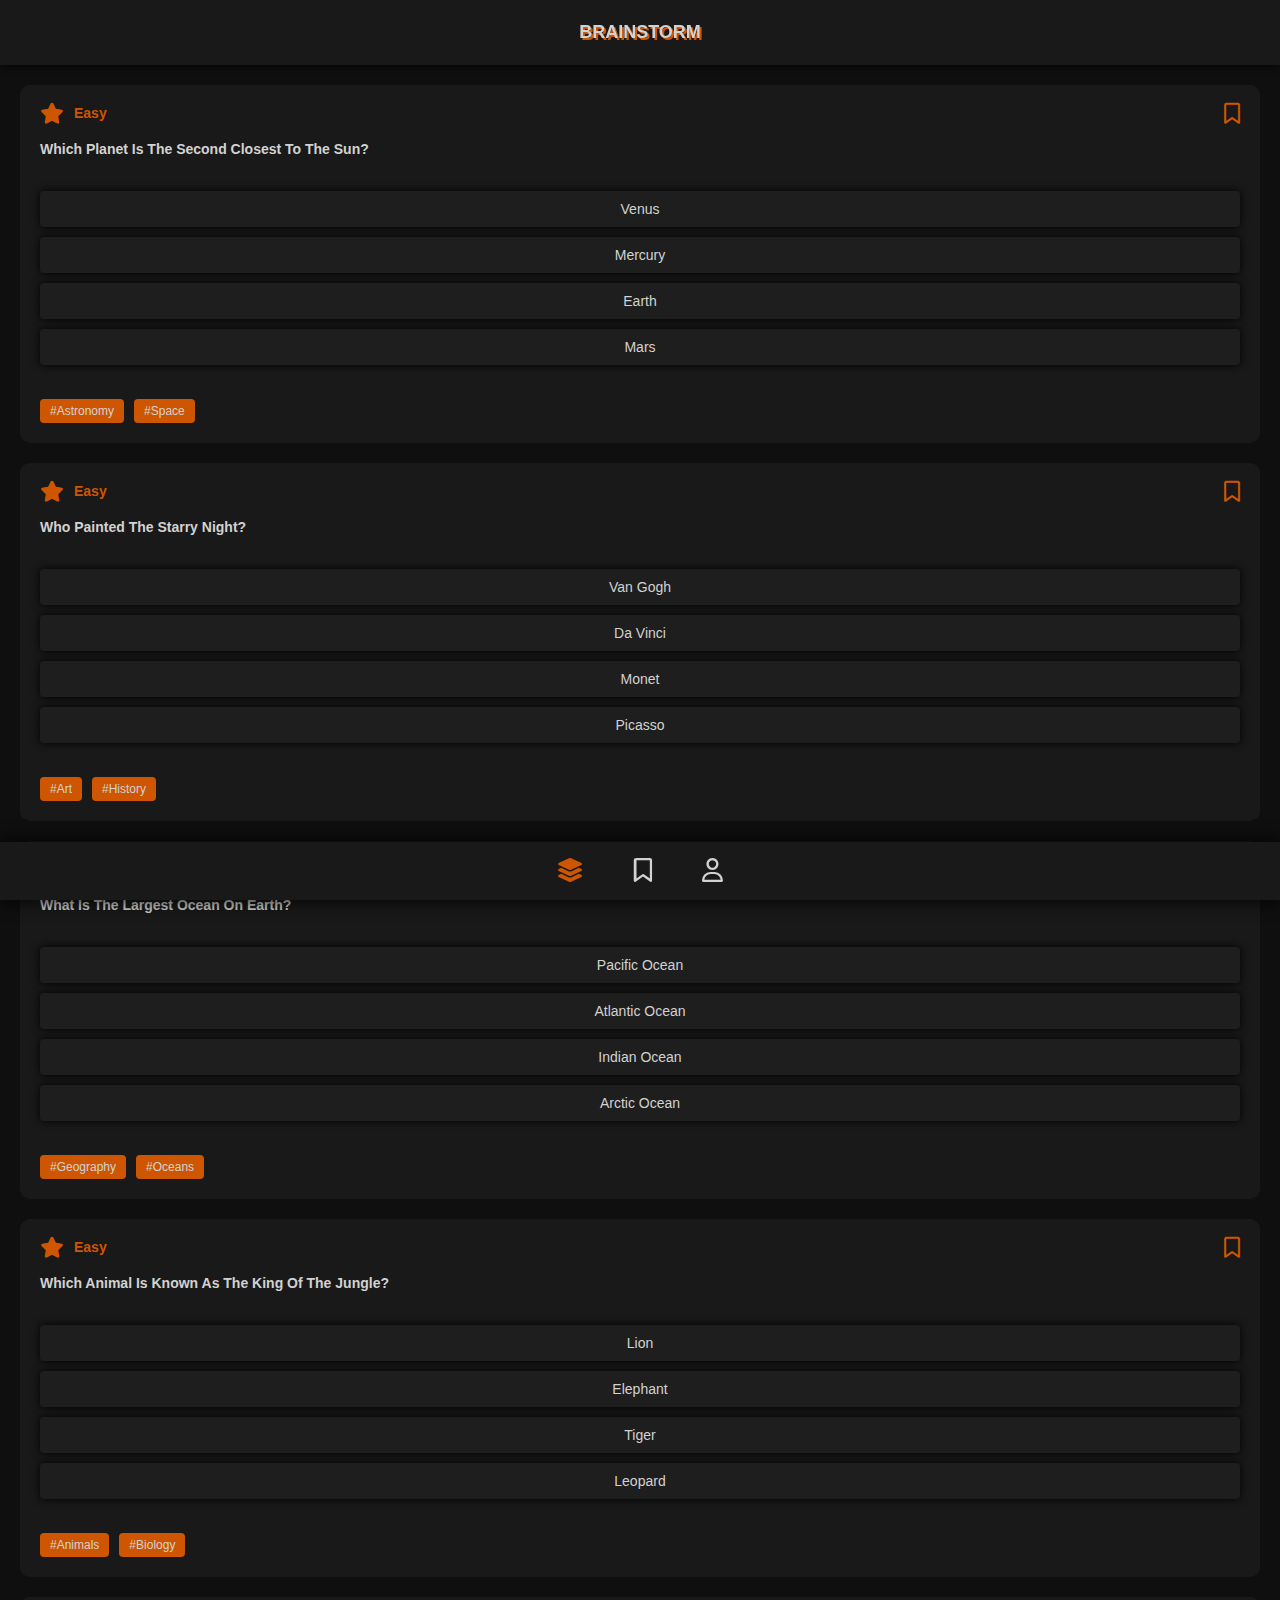
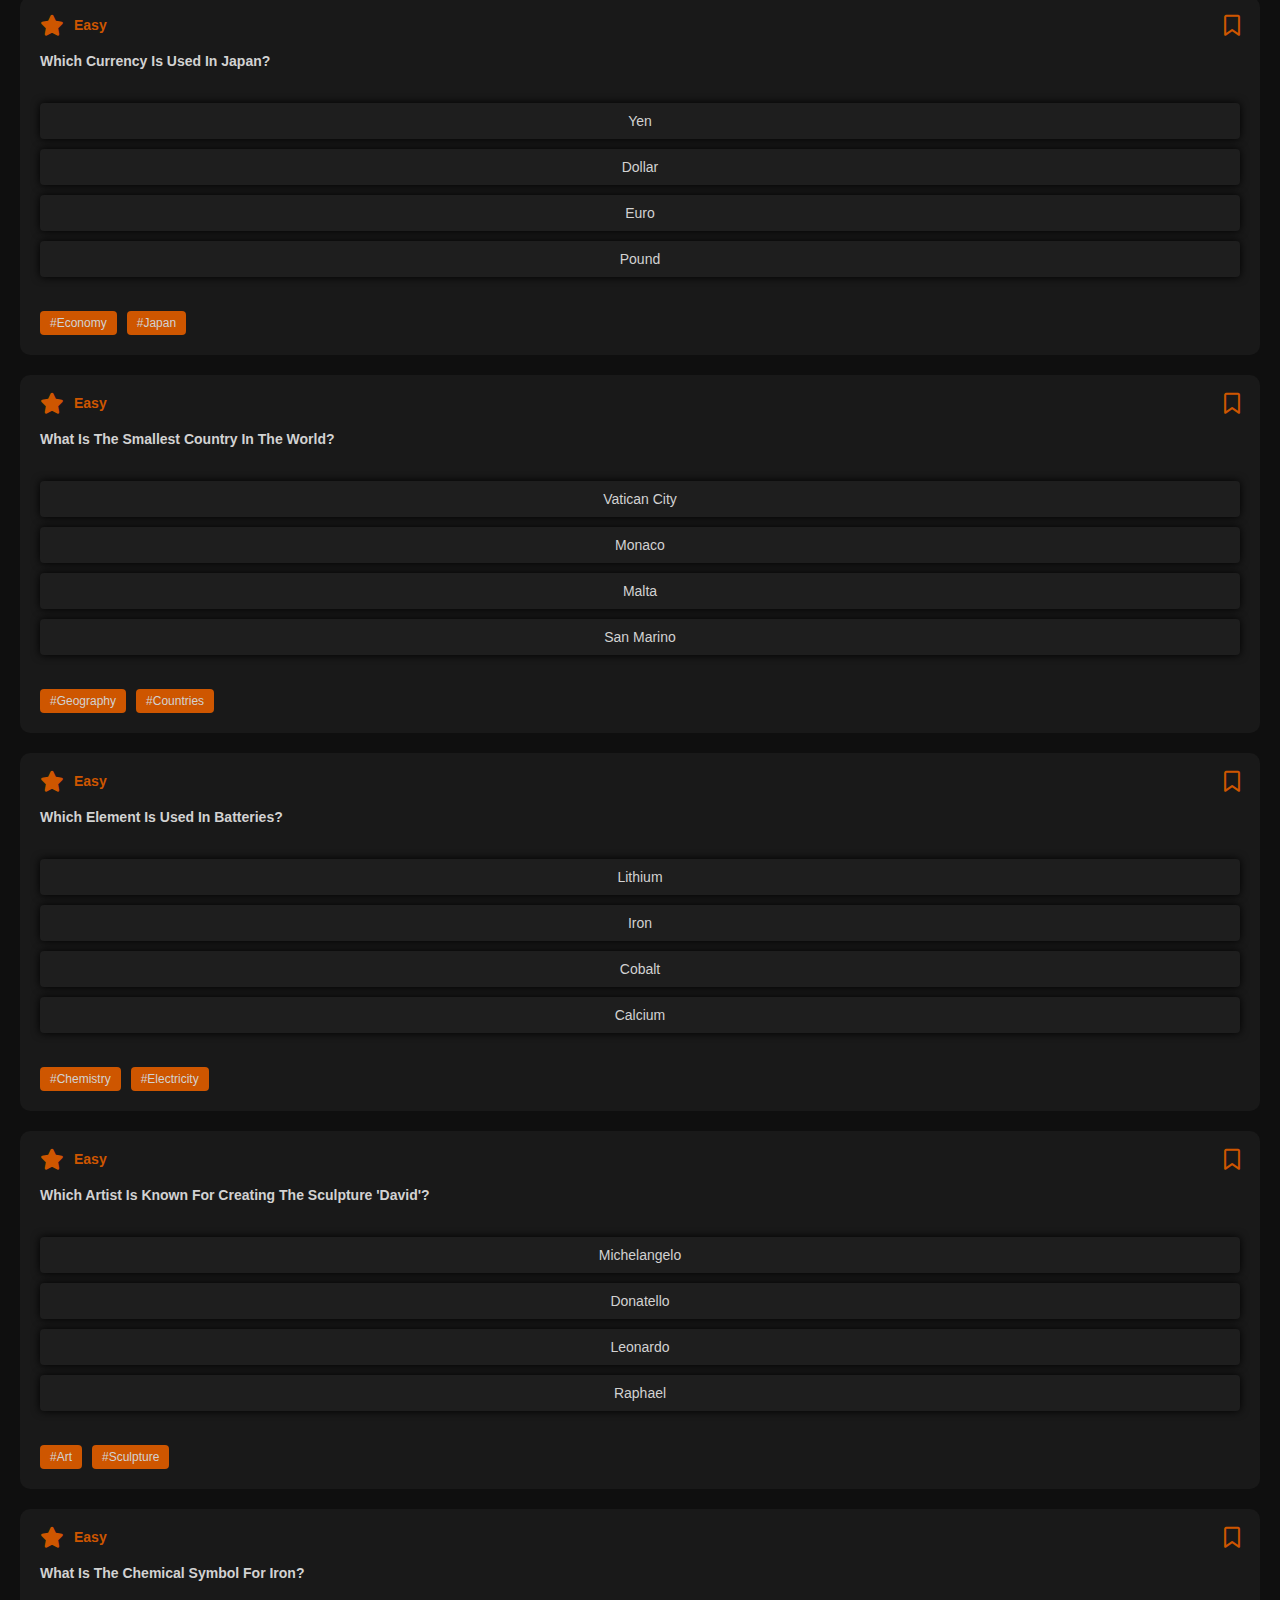
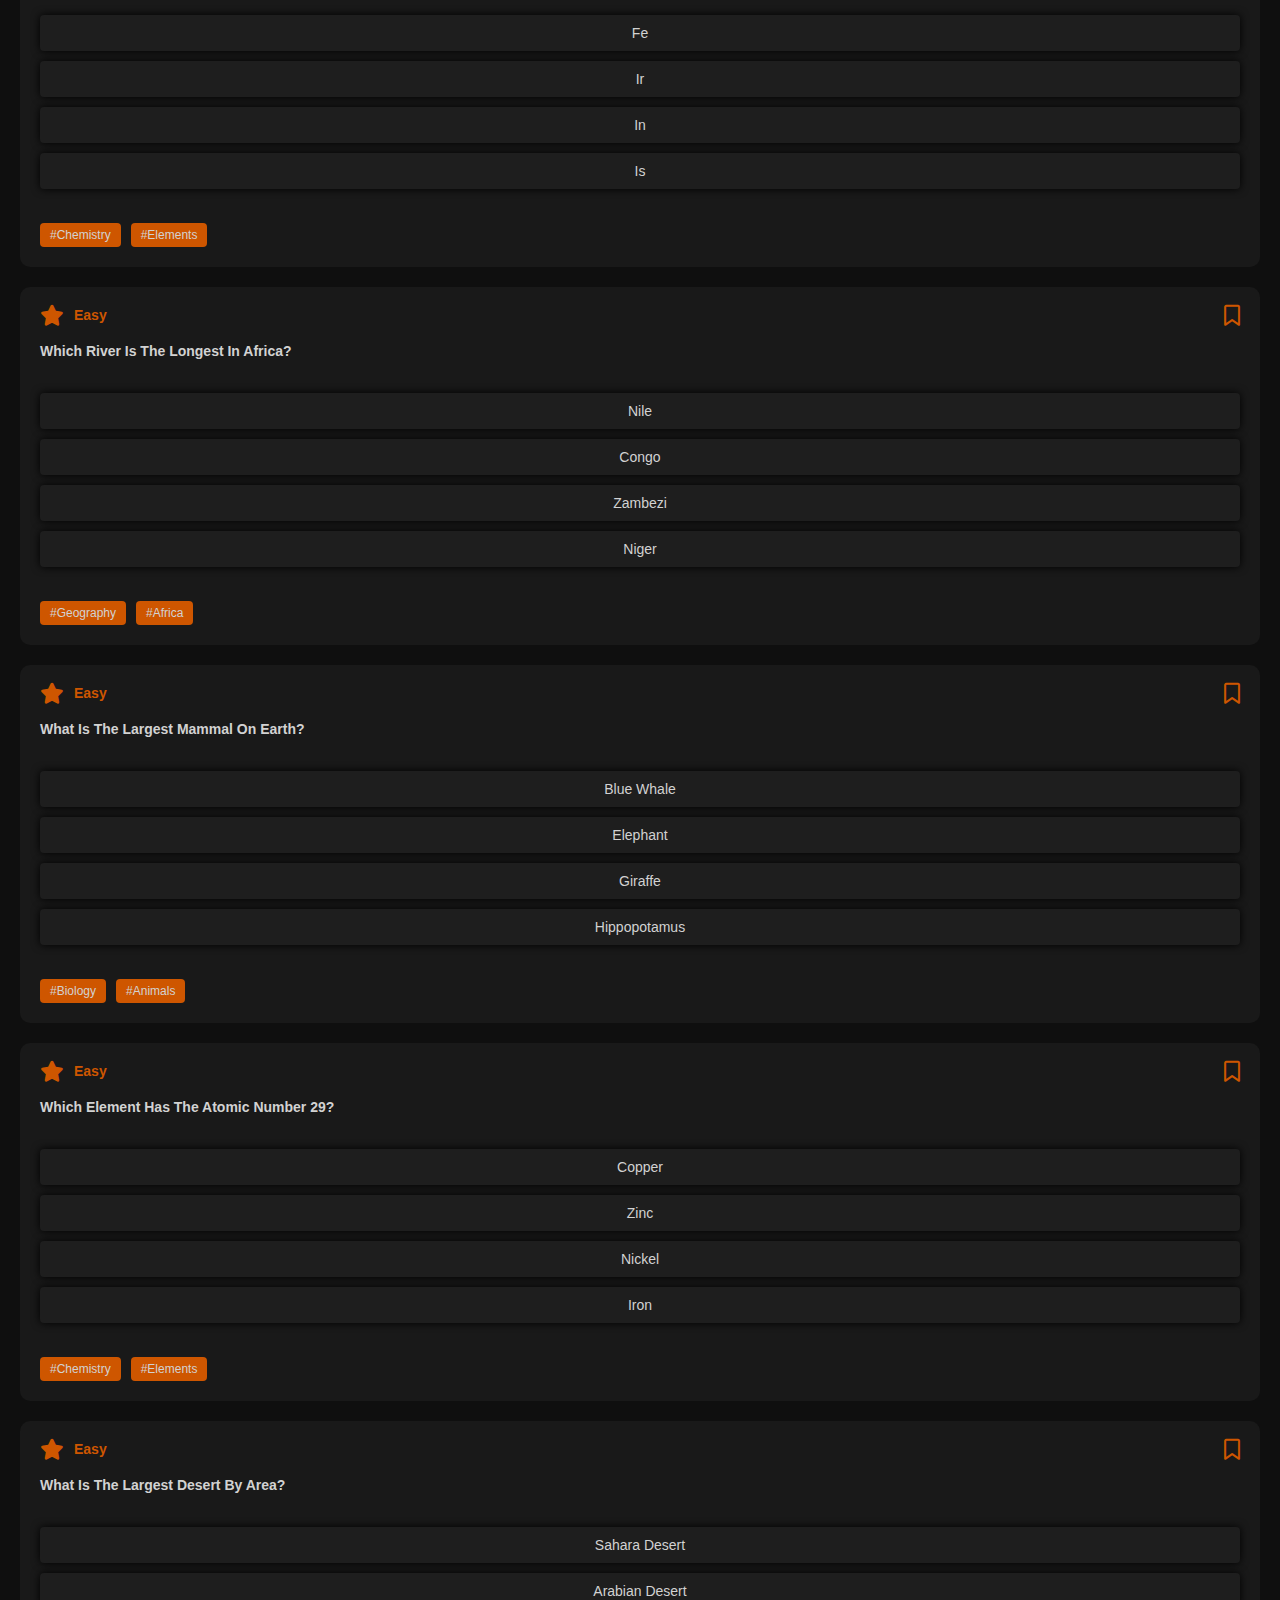
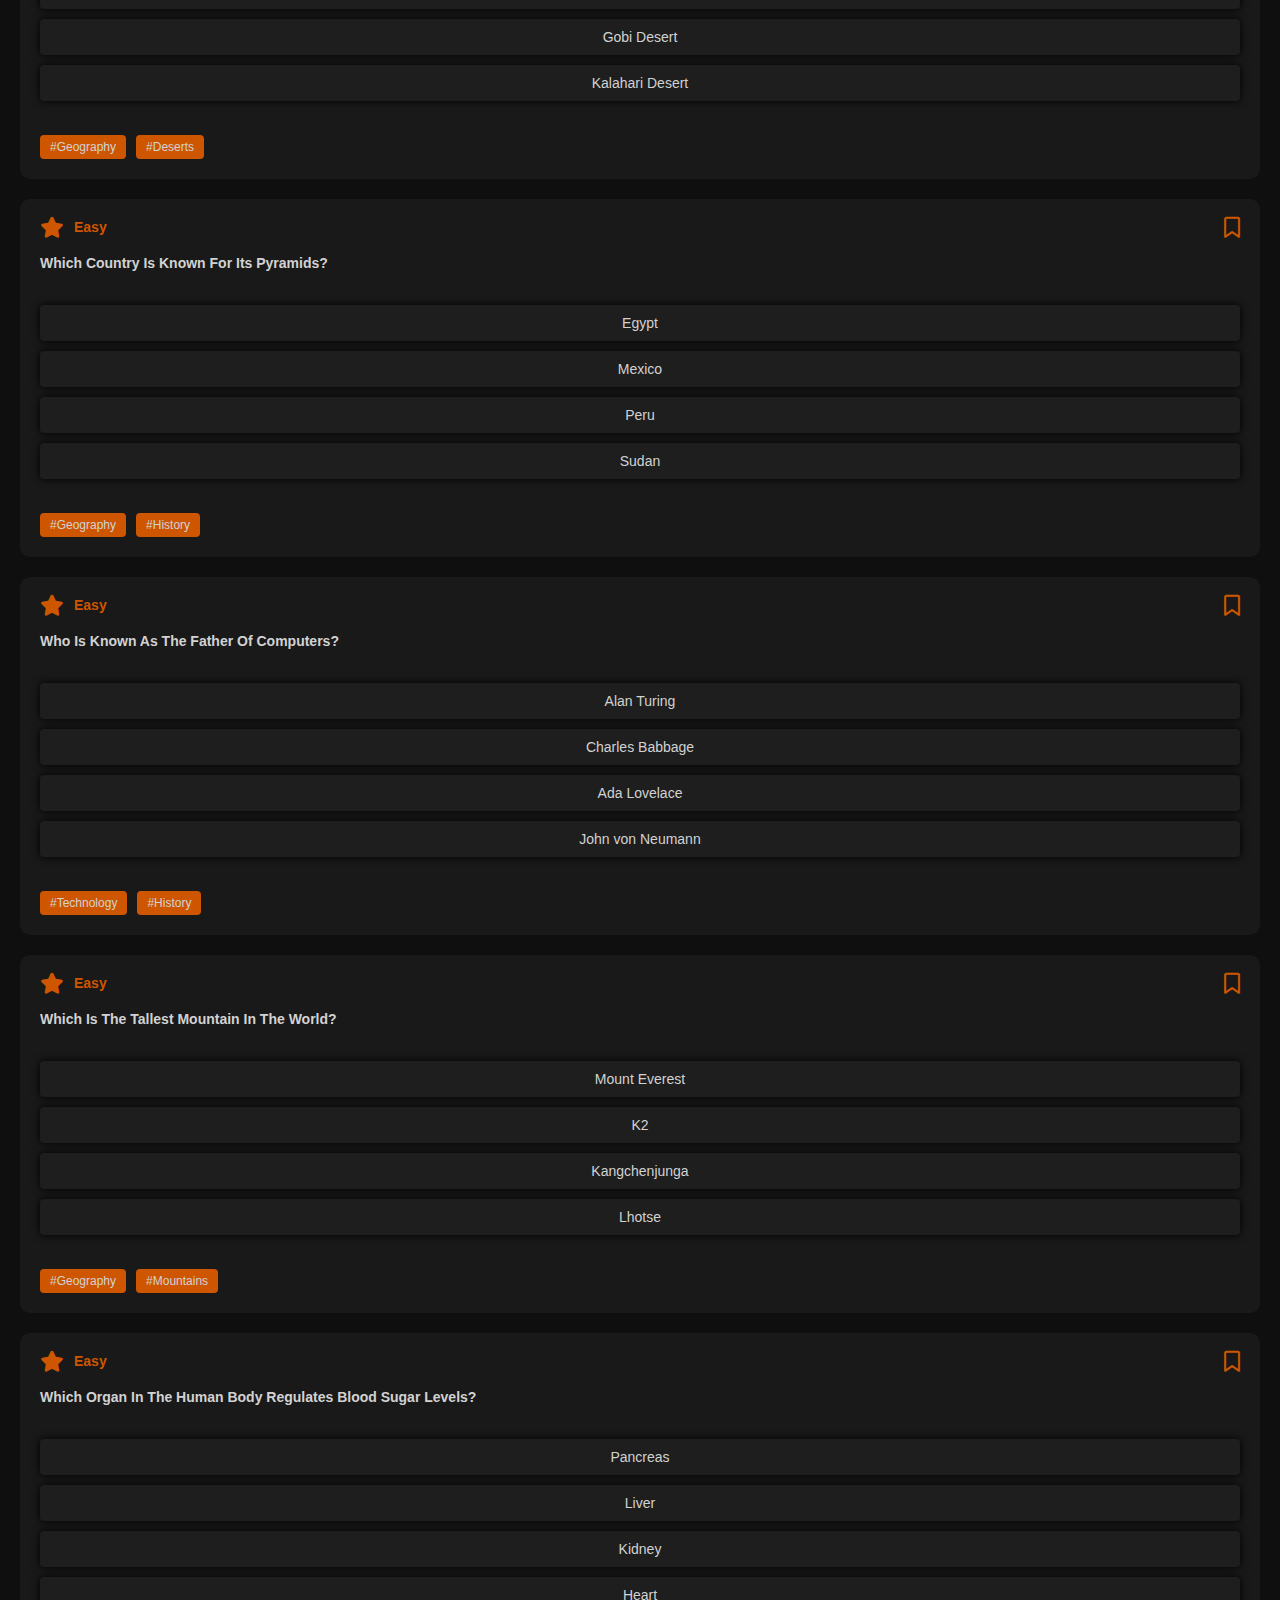
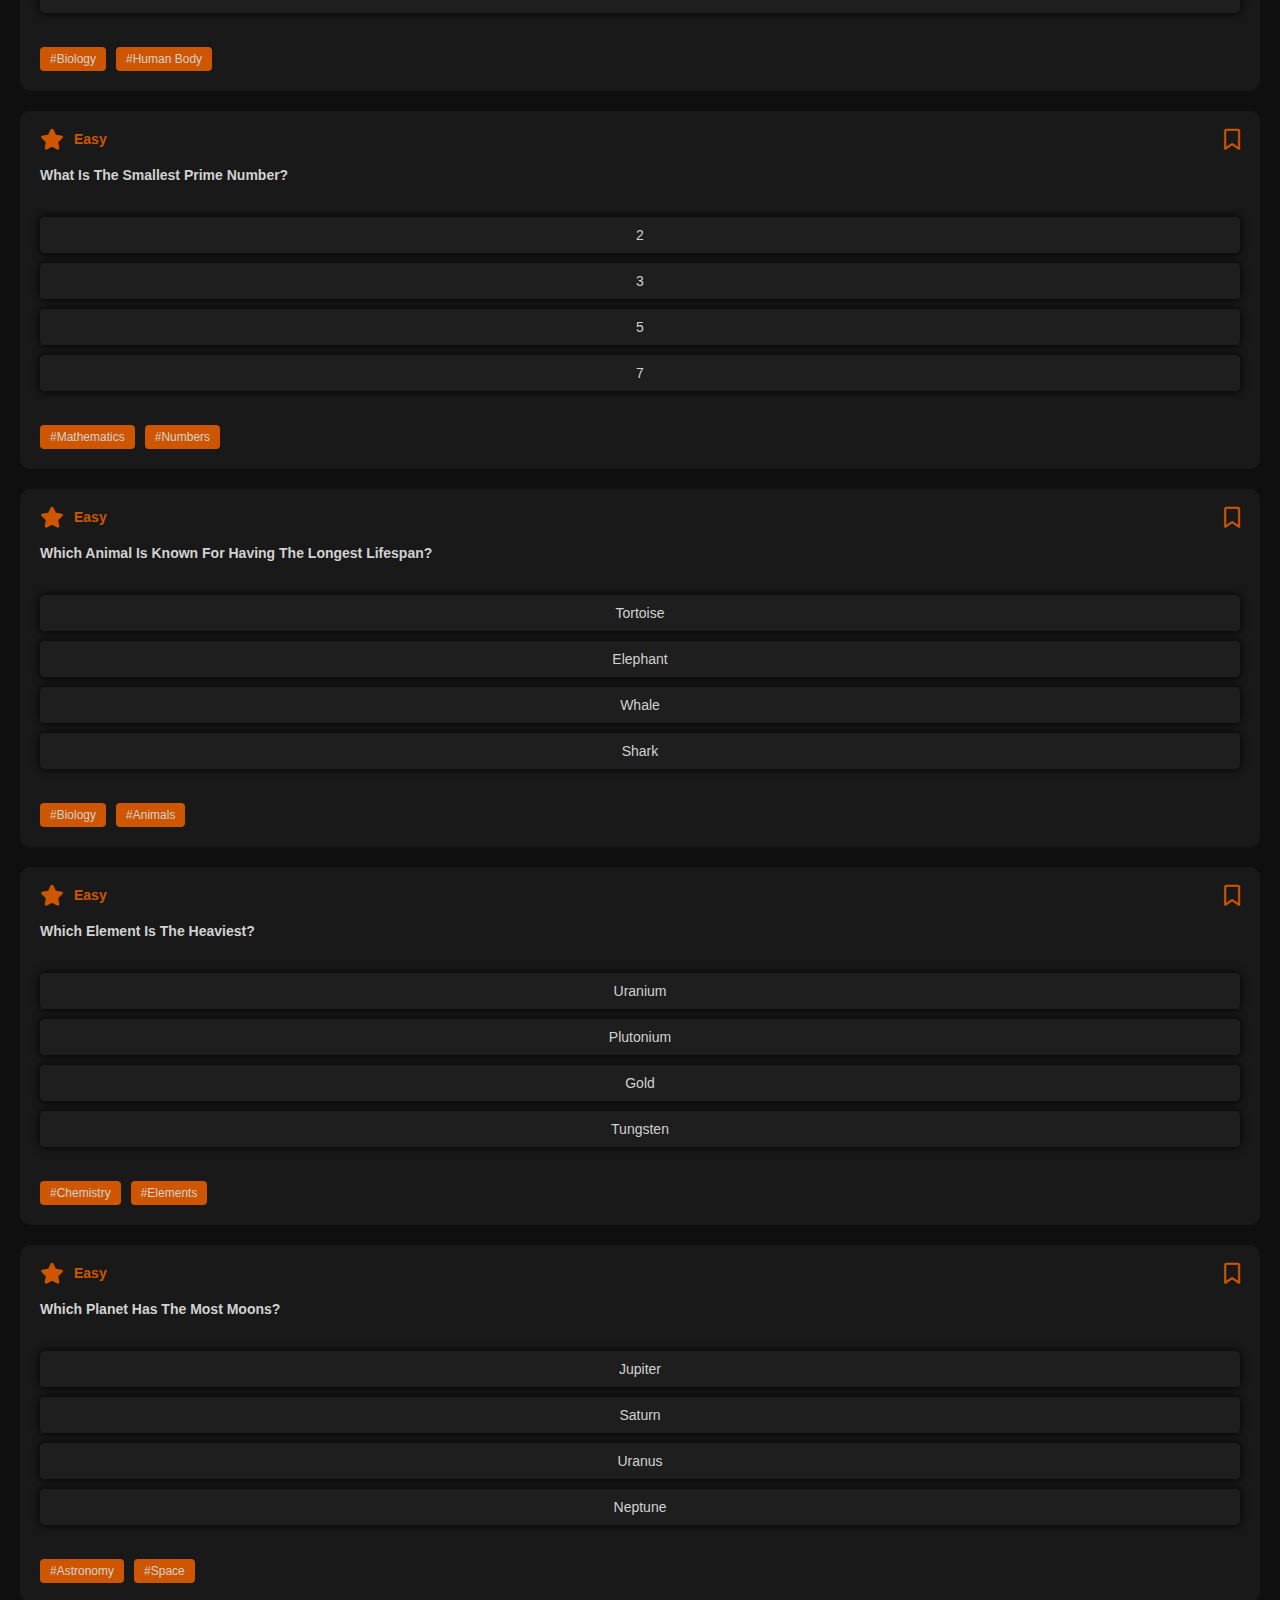
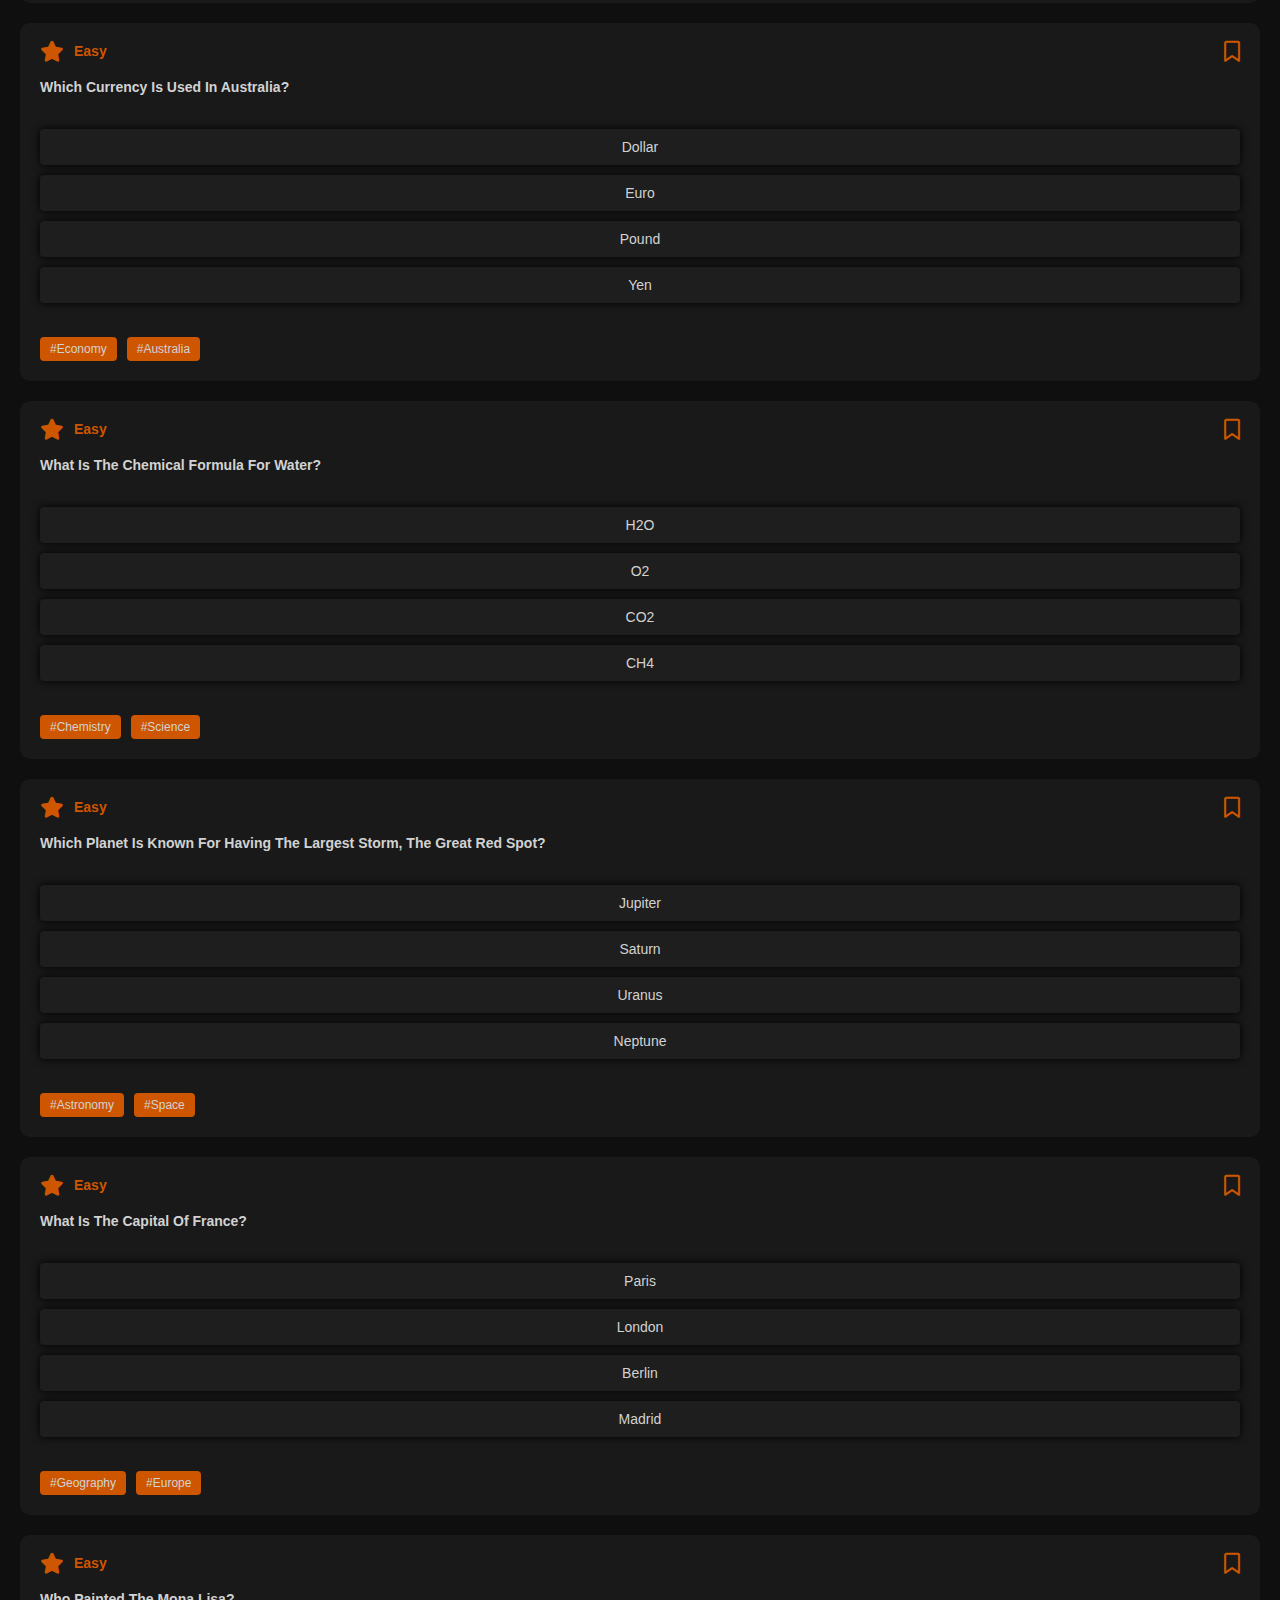
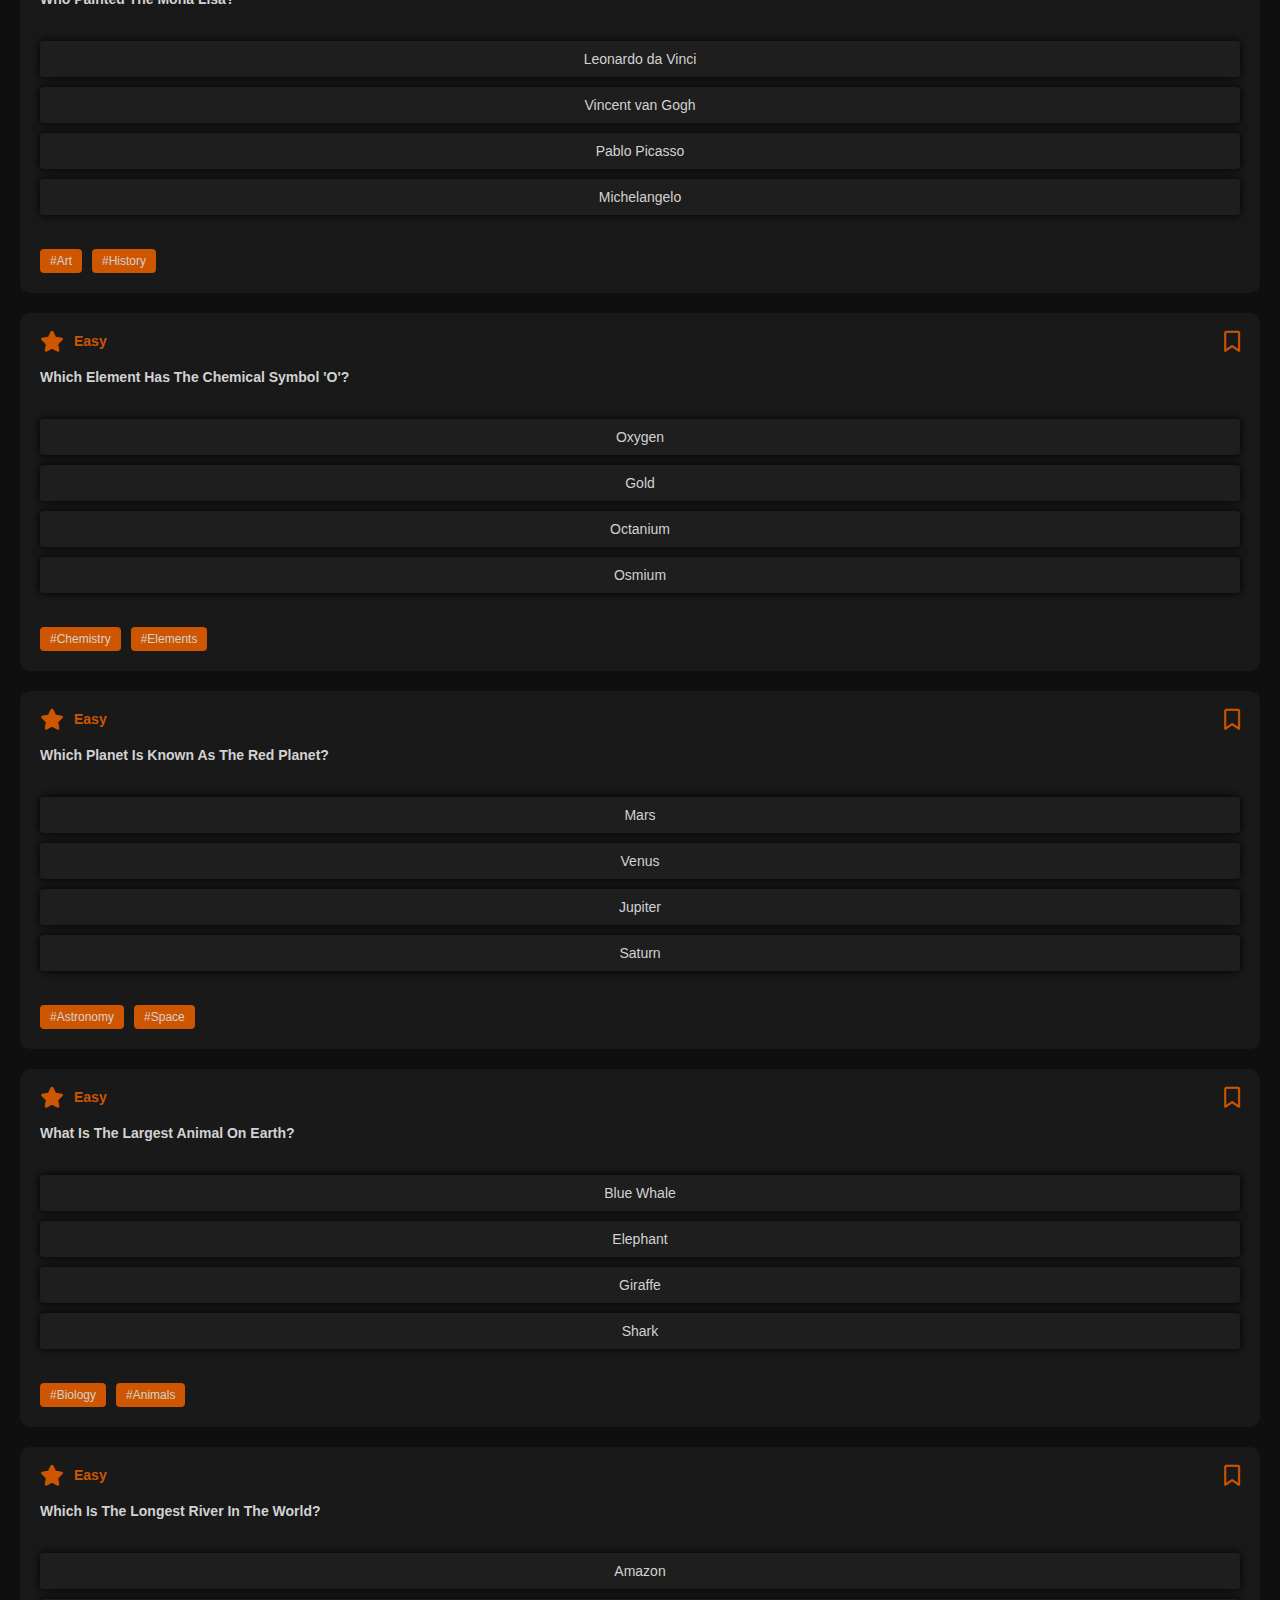
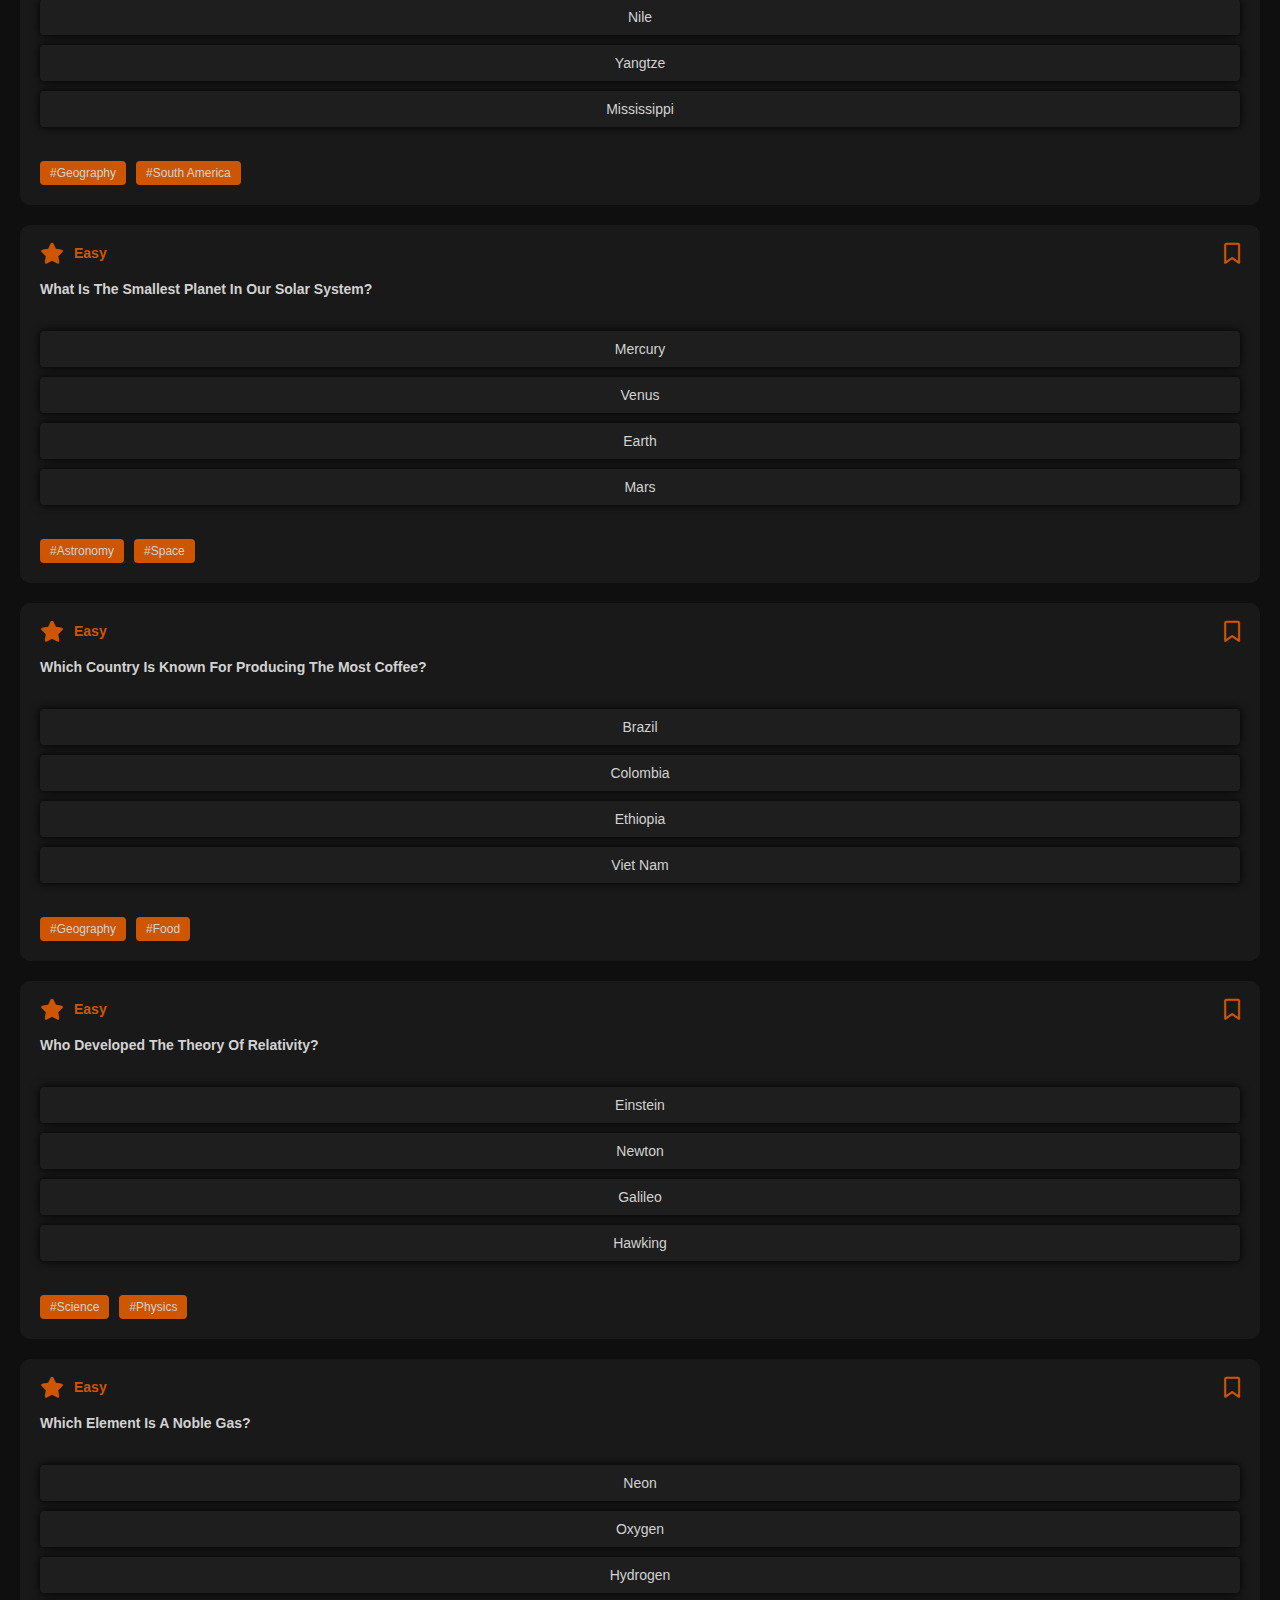
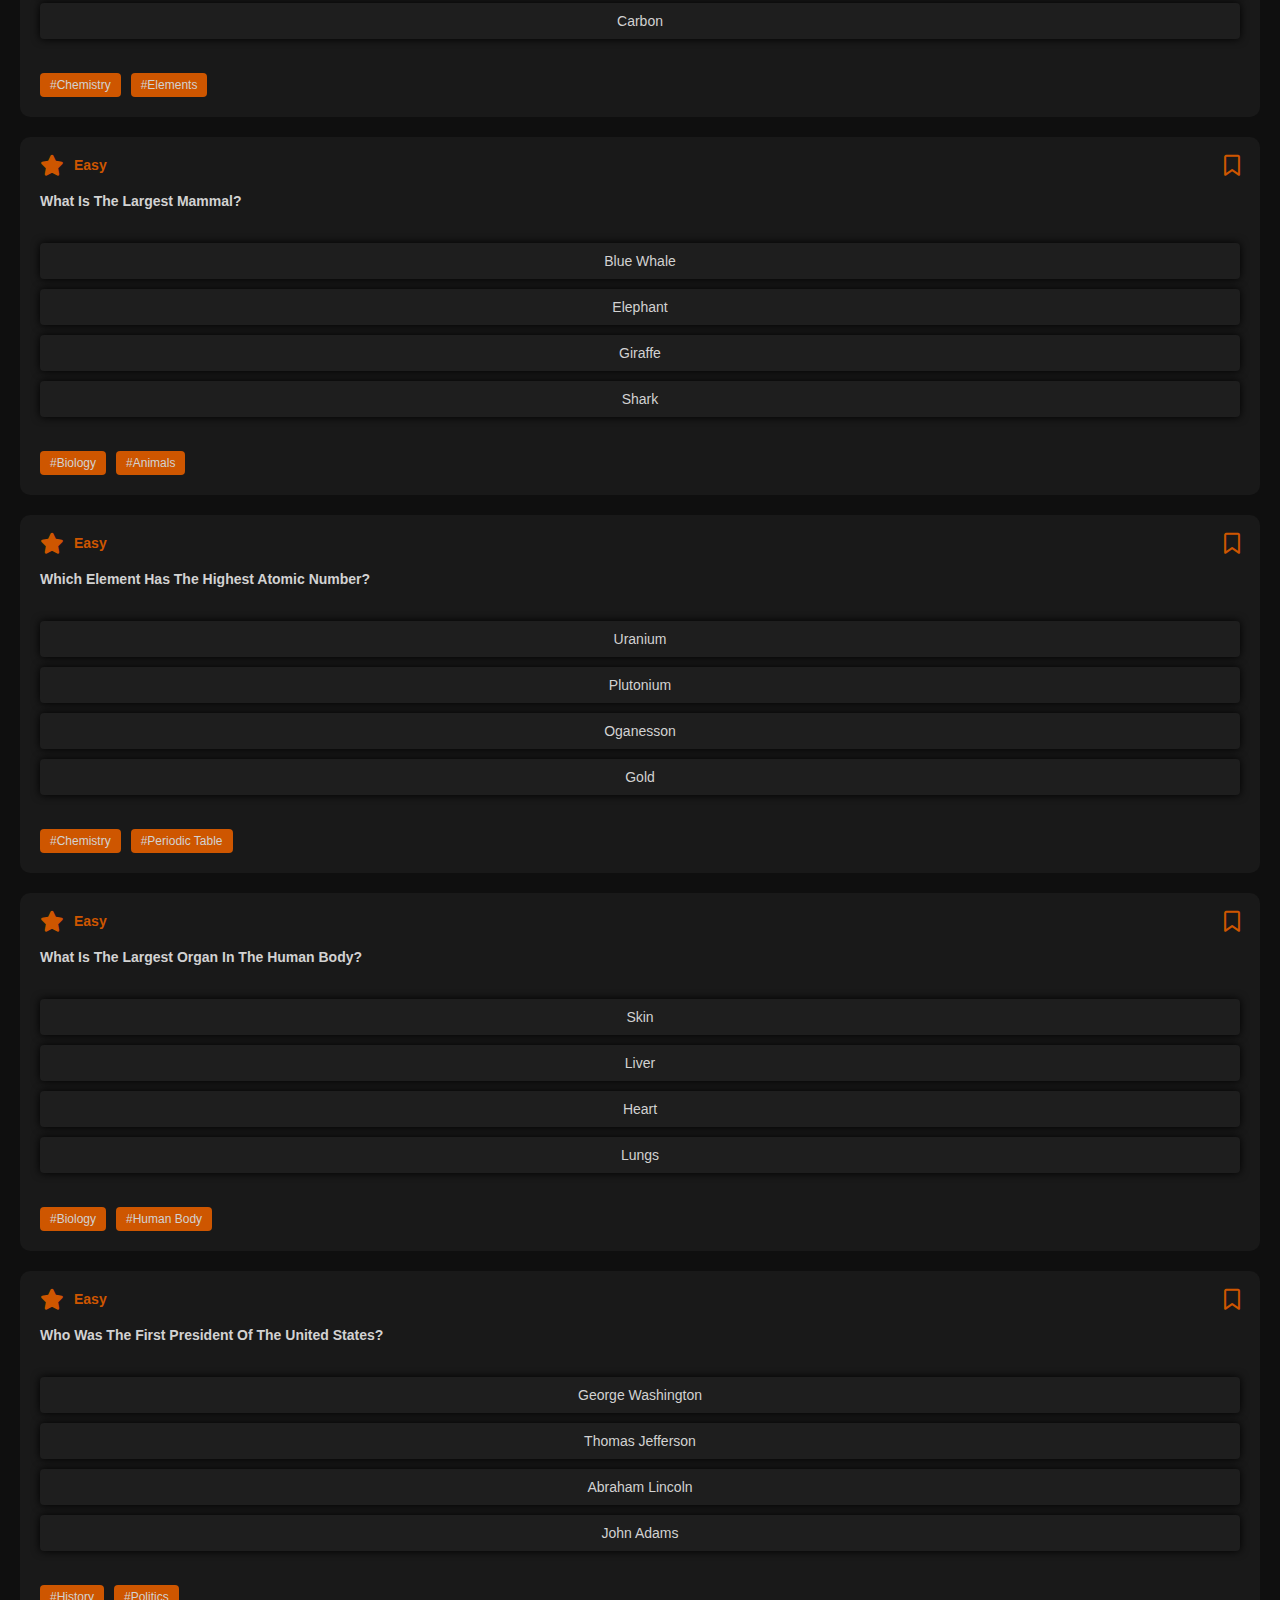
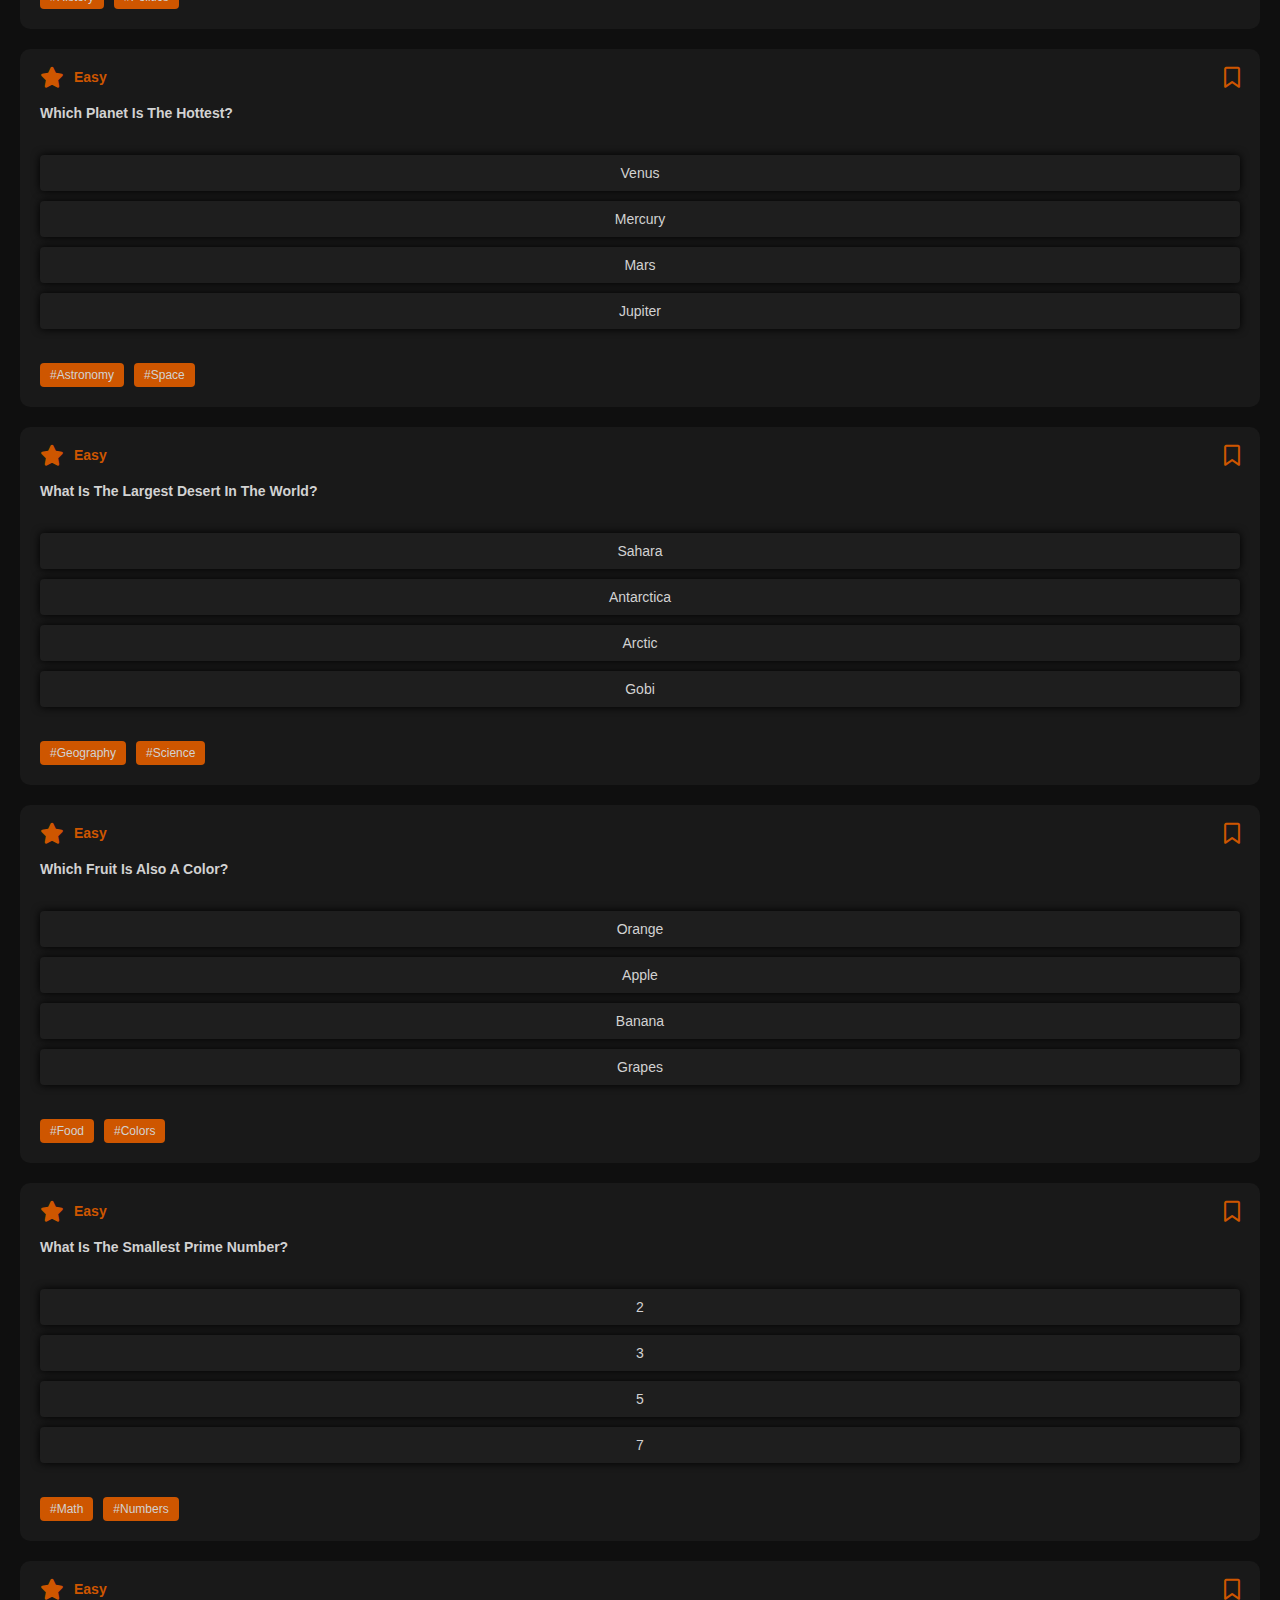
==== commit 000b5f0f: "Updatet JavaScript" ====
--- a/index.html
+++ b/index.html
@@ -34,4 +34,5 @@
       </nav>
     </footer>
   </body>
+  <script src="./index.js"></script>
 </html>
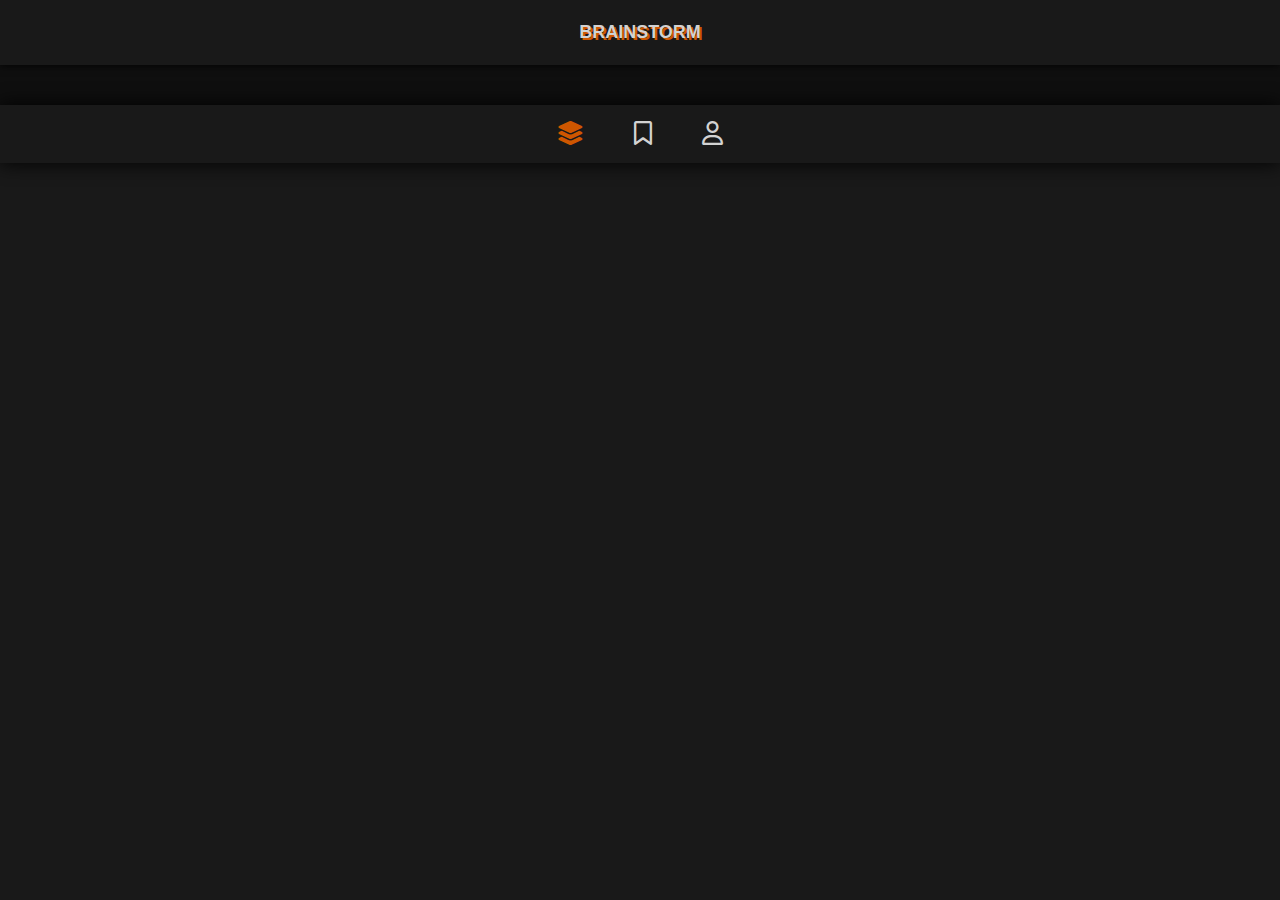
==== commit 1dcc7448: "Updated Profile HTML" ====
--- a/index.html
+++ b/index.html
@@ -34,5 +34,4 @@
       </nav>
     </footer>
   </body>
-  <script src="./index.js"></script>
 </html>
--- a/styles.css
+++ b/styles.css
@@ -3,3 +3,4 @@
 @import "./components/header.css";
 @import "./components/card.css";
 @import "./components/footer.css";
+@import "./components/profile.css";
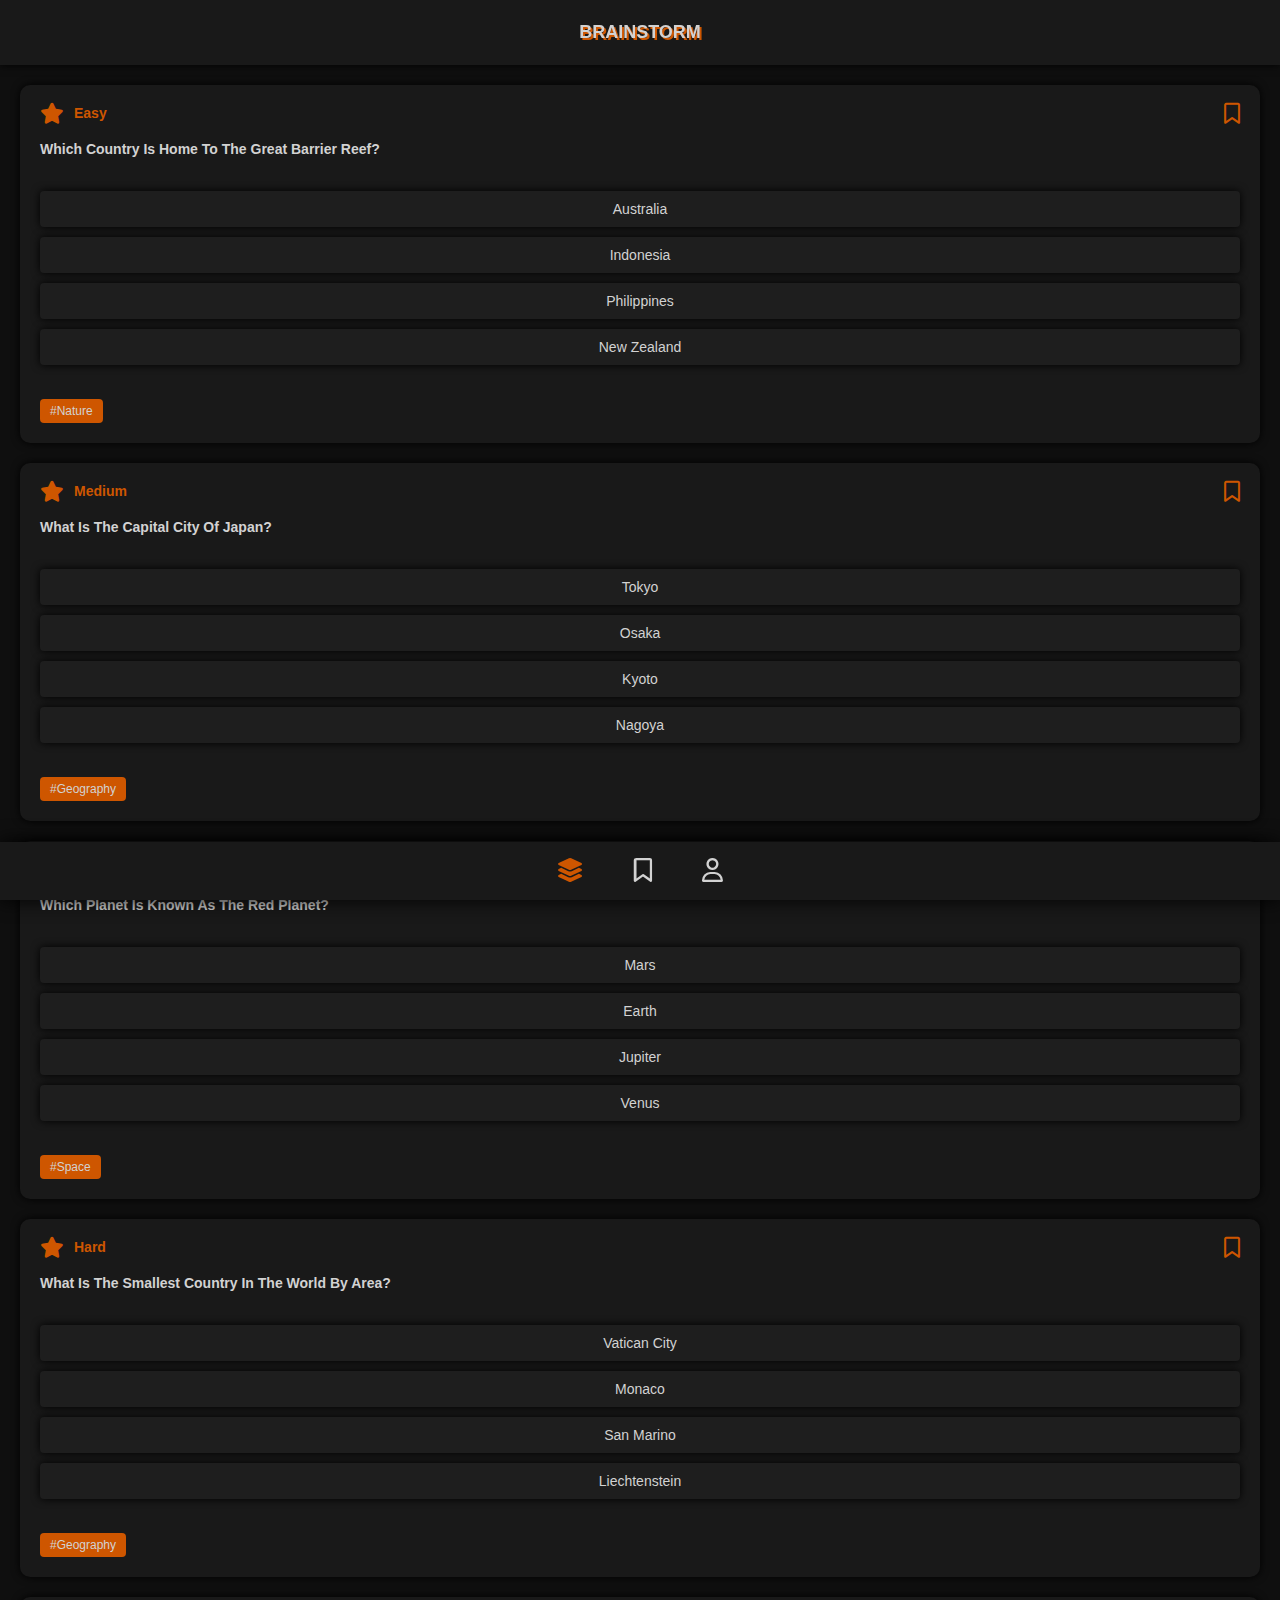
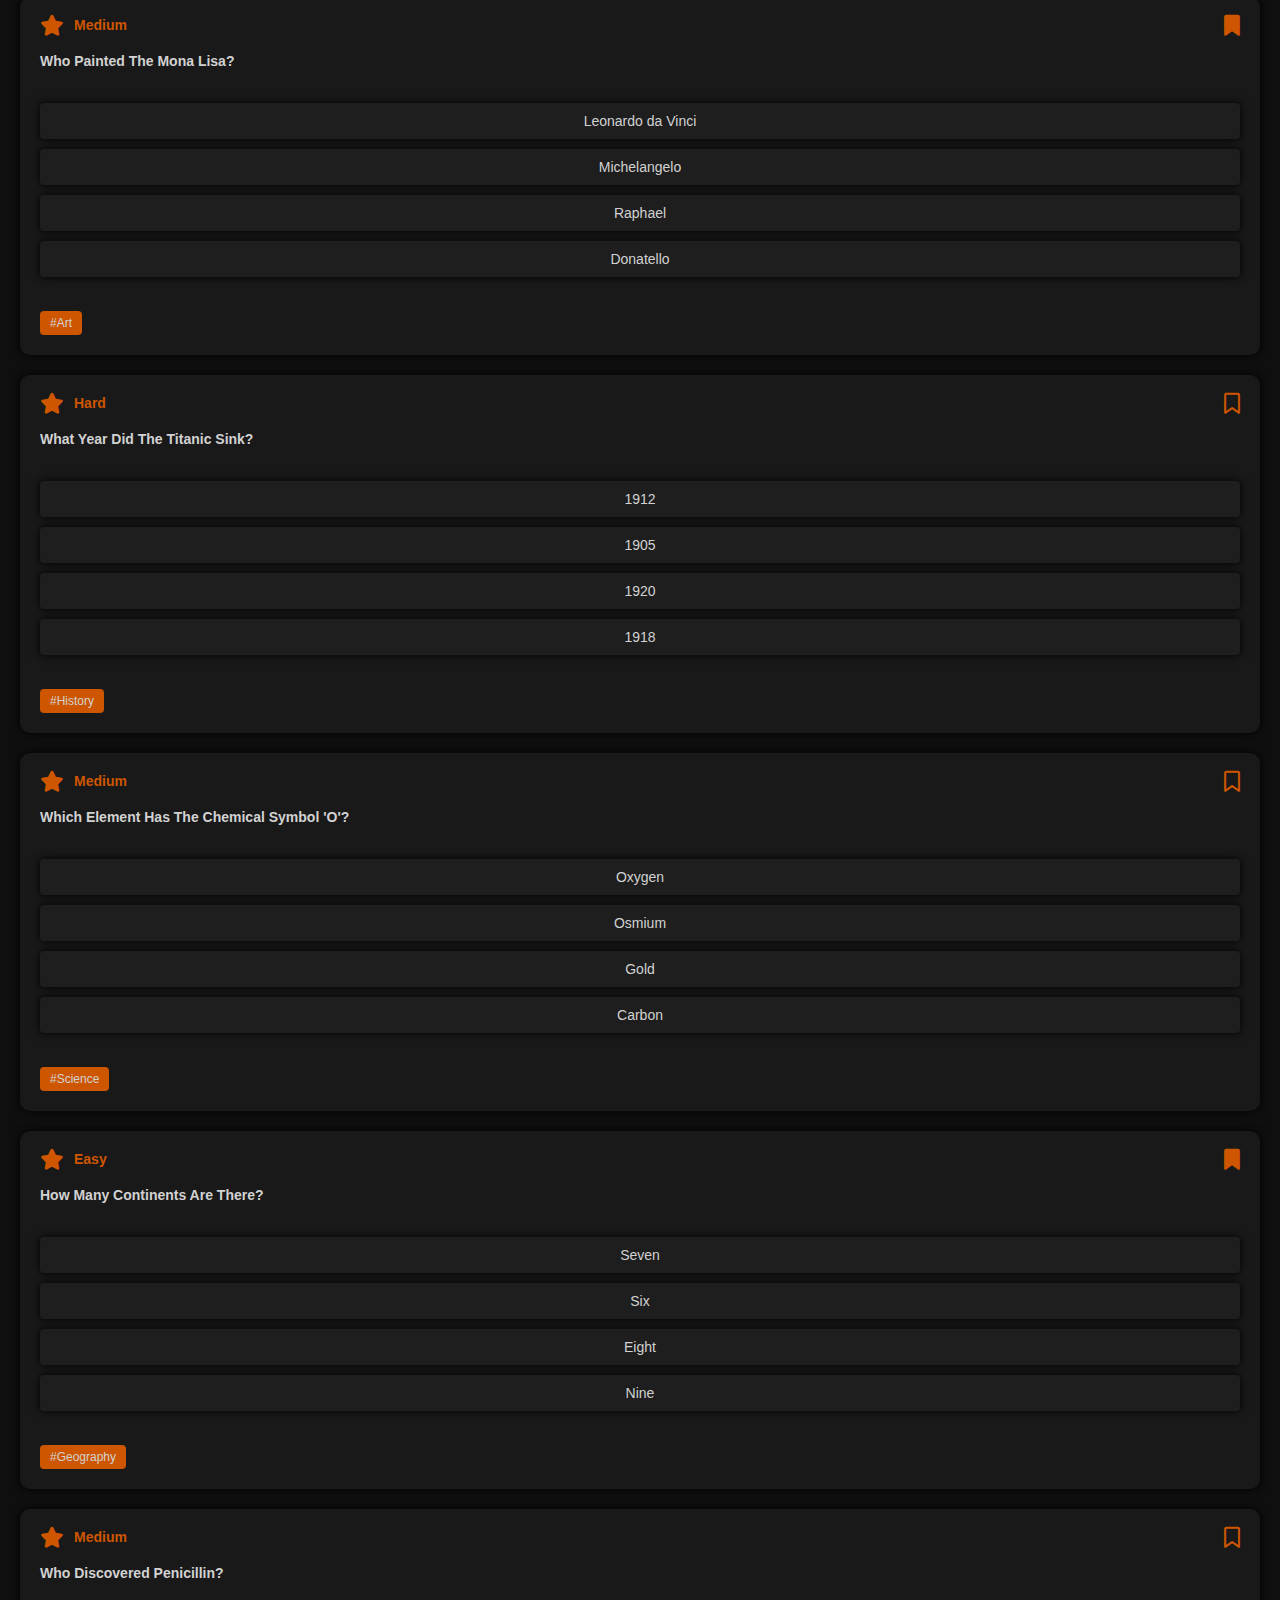
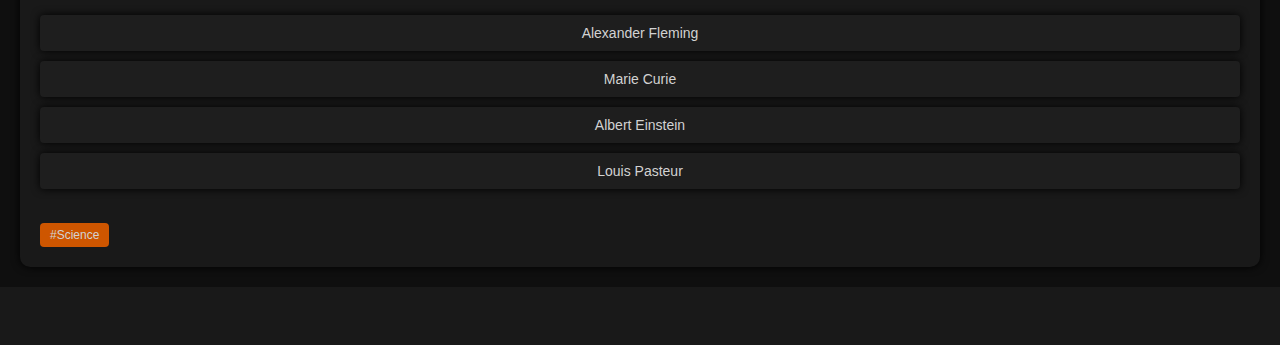
==== commit 56c1b8b6: "Updated Profile HTML" ====
--- a/index.html
+++ b/index.html
@@ -1,37 +1,219 @@
 <!DOCTYPE html>
 <html lang="en">
-  <head>
-    <meta charset="UTF-8" />
-    <meta name="viewport" content="width=device-width, initial-scale=1.0" />
-    <link
-      href="https://cdnjs.cloudflare.com/ajax/libs/font-awesome/6.5.0/css/all.min.css"
-      rel="stylesheet"
-    />
-    <link rel="stylesheet" href="./styles.css" />
-    <title>Brainstorm</title>
-  </head>
 
-  <body>
-    <header>
-      <h1>Brainstorm</h1>
-    </header>
-    <main></main>
-    <footer>
-      <nav>
-        <a>
-          <i
-            class="fa-solid fa-layer-group fa-xl"
-            style="color: var(--primary-color)"
-          >
-          </i>
-        </a>
-        <a href="./bookmarks.html">
-          <i class="fa-regular fa-bookmark fa-xl" style="color: var(--light)"></i>
-        </a>
-        <a href="./profile.html">
-          <i class="fa-regular fa-user fa-xl" style="color: var(--light)"></i>
-        </a>
-      </nav>
-    </footer>
-  </body>
-</html>
+<head>
+  <meta charset="UTF-8" />
+  <meta name="viewport" content="width=device-width, initial-scale=1.0" />
+  <link href="https://cdnjs.cloudflare.com/ajax/libs/font-awesome/6.5.0/css/all.min.css" rel="stylesheet" />
+  <link rel="stylesheet" href="./styles.css" />
+  <title>Brainstorm</title>
+</head>
+<body>
+  <header role="heading">
+    <h1>Brainstorm</h1>
+  </header>
+  <main role="main">
+    <section class="card">
+      <p class="card-bookmark-button">
+        <i class="fa-regular fa-bookmark fa-xl bookmark" alt="Bookmark Button" role="button" aria-label="Bookmark Question" aria-pressed="false"></i>
+      </p>
+      <div class="card-title-wrapper" aria-label="Difficulty Level">
+        <i class="fa-solid fa-star fa-xl thumbnail" aria-hidden="true"></i>
+        <h2 class="card-difficulty">Easy</h2>
+      </div>
+      <h2 class="card-title">Which country is home to the Great Barrier Reef?</h2>
+      <ul class="card-answers">
+        <li role="button" class="answer" aria-label="Answer 1">Australia</li>
+        <li role="button" class="answer" aria-label="Answer 2">Indonesia</li>
+        <li role="button" class="answer" aria-label="Answer 3">Philippines</li>
+        <li role="button" class="answer" aria-label="Answer 4">New Zealand</li>
+      </ul>
+      <div class="tags-wrapper" aria-label="Tags">
+        <p class="tag">#Nature</p>
+      </div>
+      <p class="correct-answer">Australia</p>
+    </section>
+    
+    <section class="card">
+      <p class="card-bookmark-button">
+        <i class="fa-regular fa-bookmark fa-xl bookmark" alt="Bookmark Button" role="button" aria-label="Bookmark Question" aria-pressed="false"></i>
+      </p>
+      <div class="card-title-wrapper" aria-label="Difficulty Level">
+        <i class="fa-solid fa-star fa-xl thumbnail" aria-hidden="true"></i>
+        <h2 class="card-difficulty">Medium</h2>
+      </div>
+      <h2 class="card-title">What is the capital city of Japan?</h2>
+      <ul class="card-answers">
+        <li role="button" class="answer" aria-label="Answer 1">Tokyo</li>
+        <li role="button" class="answer" aria-label="Answer 2">Osaka</li>
+        <li role="button" class="answer" aria-label="Answer 3">Kyoto</li>
+        <li role="button" class="answer" aria-label="Answer 4">Nagoya</li>
+      </ul>
+      <div class="tags-wrapper" aria-label="Tags">
+        <p class="tag">#Geography</p>
+      </div>
+      <p class="correct-answer">Tokyo</p>
+    </section>
+    
+    <section class="card">
+      <p class="card-bookmark-button">
+        <i class="fa-solid fa-bookmark fa-xl bookmark" alt="Bookmark Button" role="button" aria-label="Bookmark Question" aria-pressed="false"></i>
+      </p>
+      <div class="card-title-wrapper" aria-label="Difficulty Level">
+        <i class="fa-solid fa-star fa-xl thumbnail" aria-hidden="true"></i>
+        <h2 class="card-difficulty">Easy</h2>
+      </div>
+      <h2 class="card-title">Which planet is known as the Red Planet?</h2>
+      <ul class="card-answers">
+        <li role="button" class="answer" aria-label="Answer 1">Mars</li>
+        <li role="button" class="answer" aria-label="Answer 2">Earth</li>
+        <li role="button" class="answer" aria-label="Answer 3">Jupiter</li>
+        <li role="button" class="answer" aria-label="Answer 4">Venus</li>
+      </ul>
+      <div class="tags-wrapper" aria-label="Tags">
+        <p class="tag">#Space</p>
+      </div>
+      <p class="correct-answer">Mars</p>
+    </section>
+    
+    <section class="card">
+      <p class="card-bookmark-button">
+        <i class="fa-regular fa-bookmark fa-xl bookmark" alt="Bookmark Button" role="button" aria-label="Bookmark Question" aria-pressed="false"></i>
+      </p>
+      <div class="card-title-wrapper" aria-label="Difficulty Level">
+        <i class="fa-solid fa-star fa-xl thumbnail" aria-hidden="true"></i>
+        <h2 class="card-difficulty">Hard</h2>
+      </div>
+      <h2 class="card-title">What is the smallest country in the world by area?</h2>
+      <ul class="card-answers">
+        <li role="button" class="answer" aria-label="Answer 1">Vatican City</li>
+        <li role="button" class="answer" aria-label="Answer 2">Monaco</li>
+        <li role="button" class="answer" aria-label="Answer 3">San Marino</li>
+        <li role="button" class="answer" aria-label="Answer 4">Liechtenstein</li>
+      </ul>
+      <div class="tags-wrapper" aria-label="Tags">
+        <p class="tag">#Geography</p>
+      </div>
+      <p class="correct-answer">Vatican City</p>
+    </section>
+    
+    <section class="card">
+      <p class="card-bookmark-button">
+        <i class="fa-solid fa-bookmark fa-xl bookmark" alt="Bookmark Button" role="button" aria-label="Bookmark Question" aria-pressed="false"></i>
+      </p>
+      <div class="card-title-wrapper" aria-label="Difficulty Level">
+        <i class="fa-solid fa-star fa-xl thumbnail" aria-hidden="true"></i>
+        <h2 class="card-difficulty">Medium</h2>
+      </div>
+      <h2 class="card-title">Who painted the Mona Lisa?</h2>
+      <ul class="card-answers">
+        <li role="button" class="answer" aria-label="Answer 1">Leonardo da Vinci</li>
+        <li role="button" class="answer" aria-label="Answer 2">Michelangelo</li>
+        <li role="button" class="answer" aria-label="Answer 3">Raphael</li>
+        <li role="button" class="answer" aria-label="Answer 4">Donatello</li>
+      </ul>
+      <div class="tags-wrapper" aria-label="Tags">
+        <p class="tag">#Art</p>
+      </div>
+      <p class="correct-answer">Leonardo da Vinci</p>
+    </section>
+    
+    <section class="card">
+      <p class="card-bookmark-button">
+        <i class="fa-regular fa-bookmark fa-xl bookmark" alt="Bookmark Button" role="button" aria-label="Bookmark Question" aria-pressed="false"></i>
+      </p>
+      <div class="card-title-wrapper" aria-label="Difficulty Level">
+        <i class="fa-solid fa-star fa-xl thumbnail" aria-hidden="true"></i>
+        <h2 class="card-difficulty">Hard</h2>
+      </div>
+      <h2 class="card-title">What year did the Titanic sink?</h2>
+      <ul class="card-answers">
+        <li role="button" class="answer" aria-label="Answer 1">1912</li>
+        <li role="button" class="answer" aria-label="Answer 2">1905</li>
+        <li role="button" class="answer" aria-label="Answer 3">1920</li>
+        <li role="button" class="answer" aria-label="Answer 4">1918</li>
+      </ul>
+      <div class="tags-wrapper" aria-label="Tags">
+        <p class="tag">#History</p>
+      </div>
+      <p class="correct-answer">1912</p>
+    </section>
+    
+    <section class="card">
+      <p class="card-bookmark-button">
+        <i class="fa-regular fa-bookmark fa-xl bookmark" alt="Bookmark Button" role="button" aria-label="Bookmark Question" aria-pressed="false"></i>
+      </p>
+      <div class="card-title-wrapper" aria-label="Difficulty Level">
+        <i class="fa-solid fa-star fa-xl thumbnail" aria-hidden="true"></i>
+        <h2 class="card-difficulty">Medium</h2>
+      </div>
+      <h2 class="card-title">Which element has the chemical symbol 'O'?</h2>
+      <ul class="card-answers">
+        <li role="button" class="answer" aria-label="Answer 1">Oxygen</li>
+        <li role="button" class="answer" aria-label="Answer 2">Osmium</li>
+        <li role="button" class="answer" aria-label="Answer 3">Gold</li>
+        <li role="button" class="answer" aria-label="Answer 4">Carbon</li>
+      </ul>
+      <div class="tags-wrapper" aria-label="Tags">
+        <p class="tag">#Science</p>
+      </div>
+      <p class="correct-answer">Oxygen</p>
+    </section>
+    
+    <section class="card">
+      <p class="card-bookmark-button">
+        <i class="fa-solid fa-bookmark fa-xl bookmark" alt="Bookmark Button" role="button" aria-label="Bookmark Question" aria-pressed="false"></i>
+      </p>
+      <div class="card-title-wrapper" aria-label="Difficulty Level">
+        <i class="fa-solid fa-star fa-xl thumbnail" aria-hidden="true"></i>
+        <h2 class="card-difficulty">Easy</h2>
+      </div>
+      <h2 class="card-title">How many continents are there?</h2>
+      <ul class="card-answers">
+        <li role="button" class="answer" aria-label="Answer 1">Seven</li>
+        <li role="button" class="answer" aria-label="Answer 2">Six</li>
+        <li role="button" class="answer" aria-label="Answer 3">Eight</li>
+        <li role="button" class="answer" aria-label="Answer 4">Nine</li>
+      </ul>
+      <div class="tags-wrapper" aria-label="Tags">
+        <p class="tag">#Geography</p>
+      </div>
+      <p class="correct-answer">Seven</p>
+    </section>
+    
+    <section class="card">
+      <p class="card-bookmark-button">
+        <i class="fa-regular fa-bookmark fa-xl bookmark" alt="Bookmark Button" role="button" aria-label="Bookmark Question" aria-pressed="false"></i>
+      </p>
+      <div class="card-title-wrapper" aria-label="Difficulty Level">
+        <i class="fa-solid fa-star fa-xl thumbnail" aria-hidden="true"></i>
+        <h2 class="card-difficulty">Medium</h2>
+      </div>
+      <h2 class="card-title">Who discovered penicillin?</h2>
+      <ul class="card-answers">
+        <li role="button" class="answer" aria-label="Answer 1">Alexander Fleming</li>
+        <li role="button" class="answer" aria-label="Answer 2">Marie Curie</li>
+        <li role="button" class="answer" aria-label="Answer 3">Albert Einstein</li>
+        <li role="button" class="answer" aria-label="Answer 4">Louis Pasteur</li>
+      </ul>
+      <div class="tags-wrapper" aria-label="Tags">
+        <p class="tag">#Science</p>
+      </div>
+      <p class="correct-answer">Alexander Fleming</p>
+    </section>    
+  </main>
+  <footer>
+    <nav role="navigation" aria-label="Main Navigation">
+      <a aria-label="Home" aria-pressed="true">
+        <i class="fa-solid fa-layer-group fa-xl" style="color: var(--primary-color)"></i>
+      </a>
+      <a href="./bookmarks.html" aria-label="Bookmarks">
+        <i class="fa-regular fa-bookmark fa-xl" style="color: var(--light)"></i>
+      </a>
+      <a href="./profile.html" aria-label="Profile">
+        <i class="fa-regular fa-user fa-xl" style="color: var(--light)"></i>
+      </a>
+    </nav>
+  </footer>
+</body>
+</html>